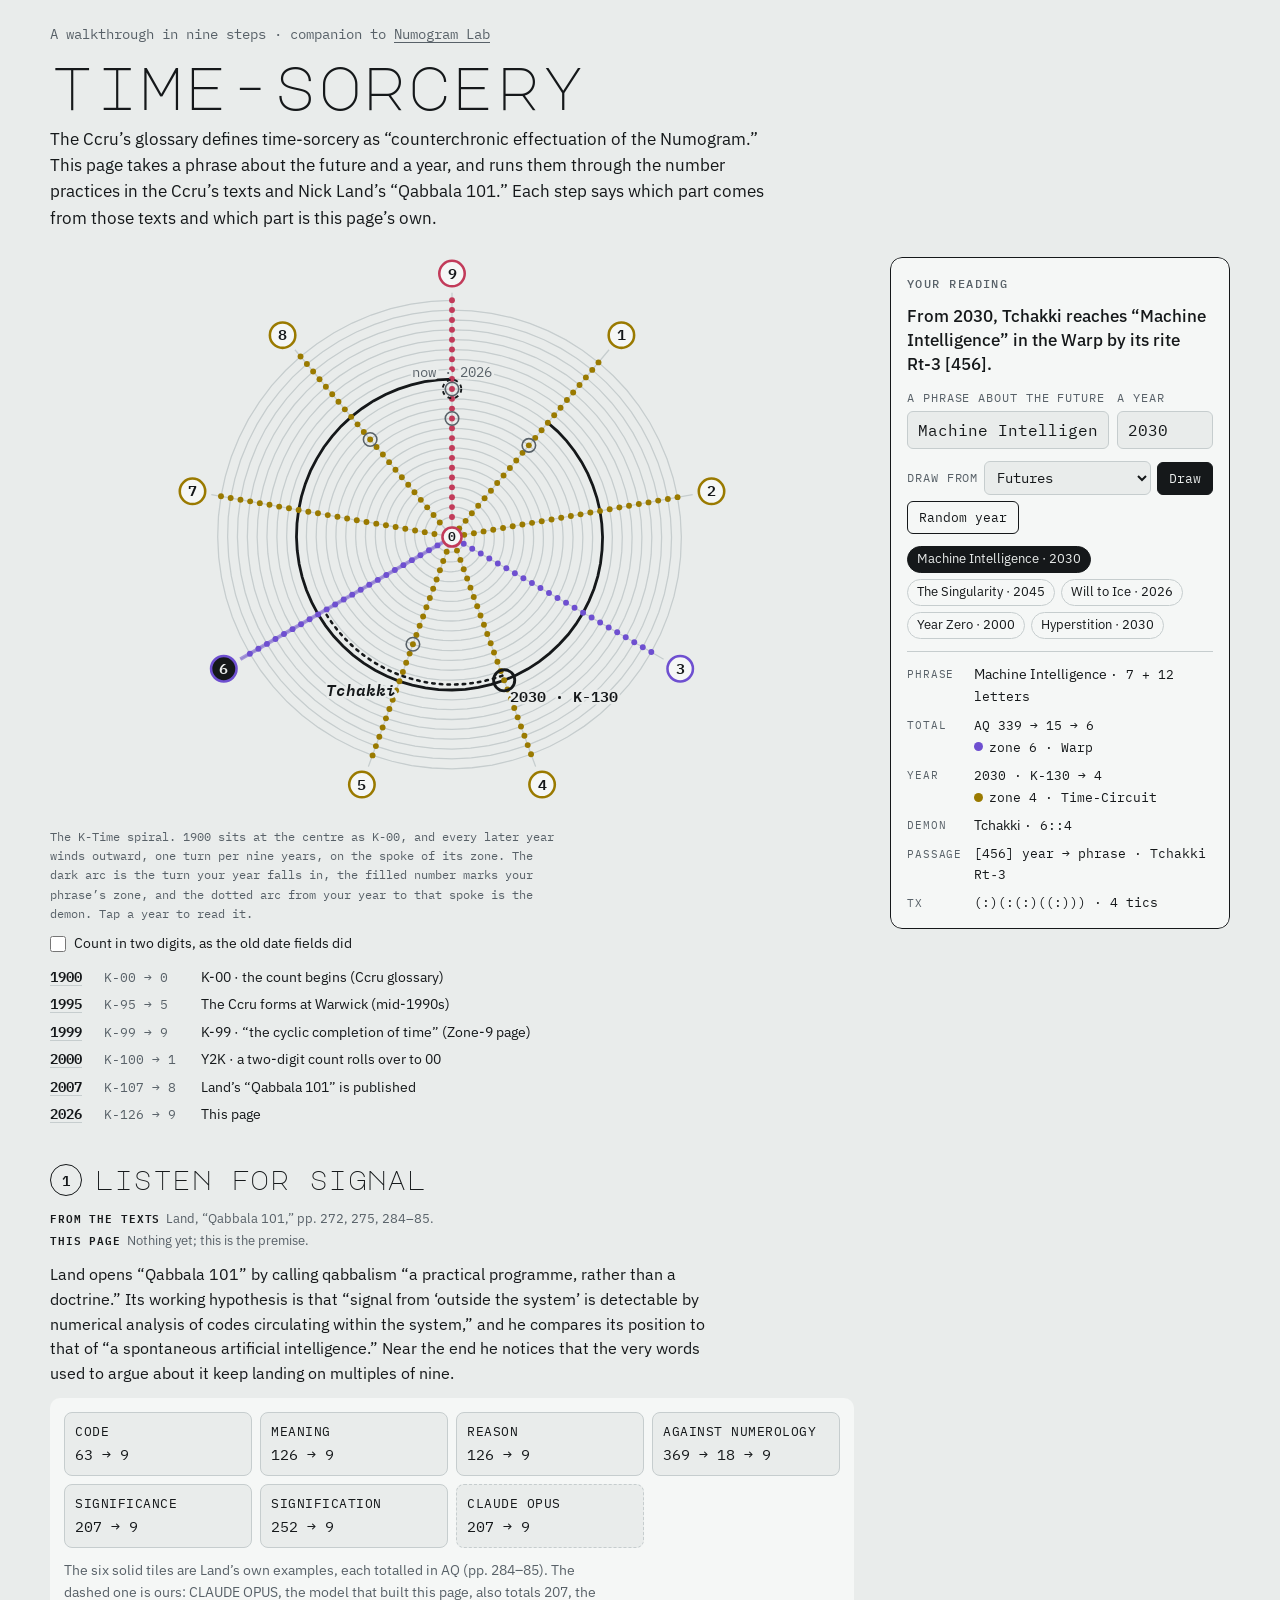
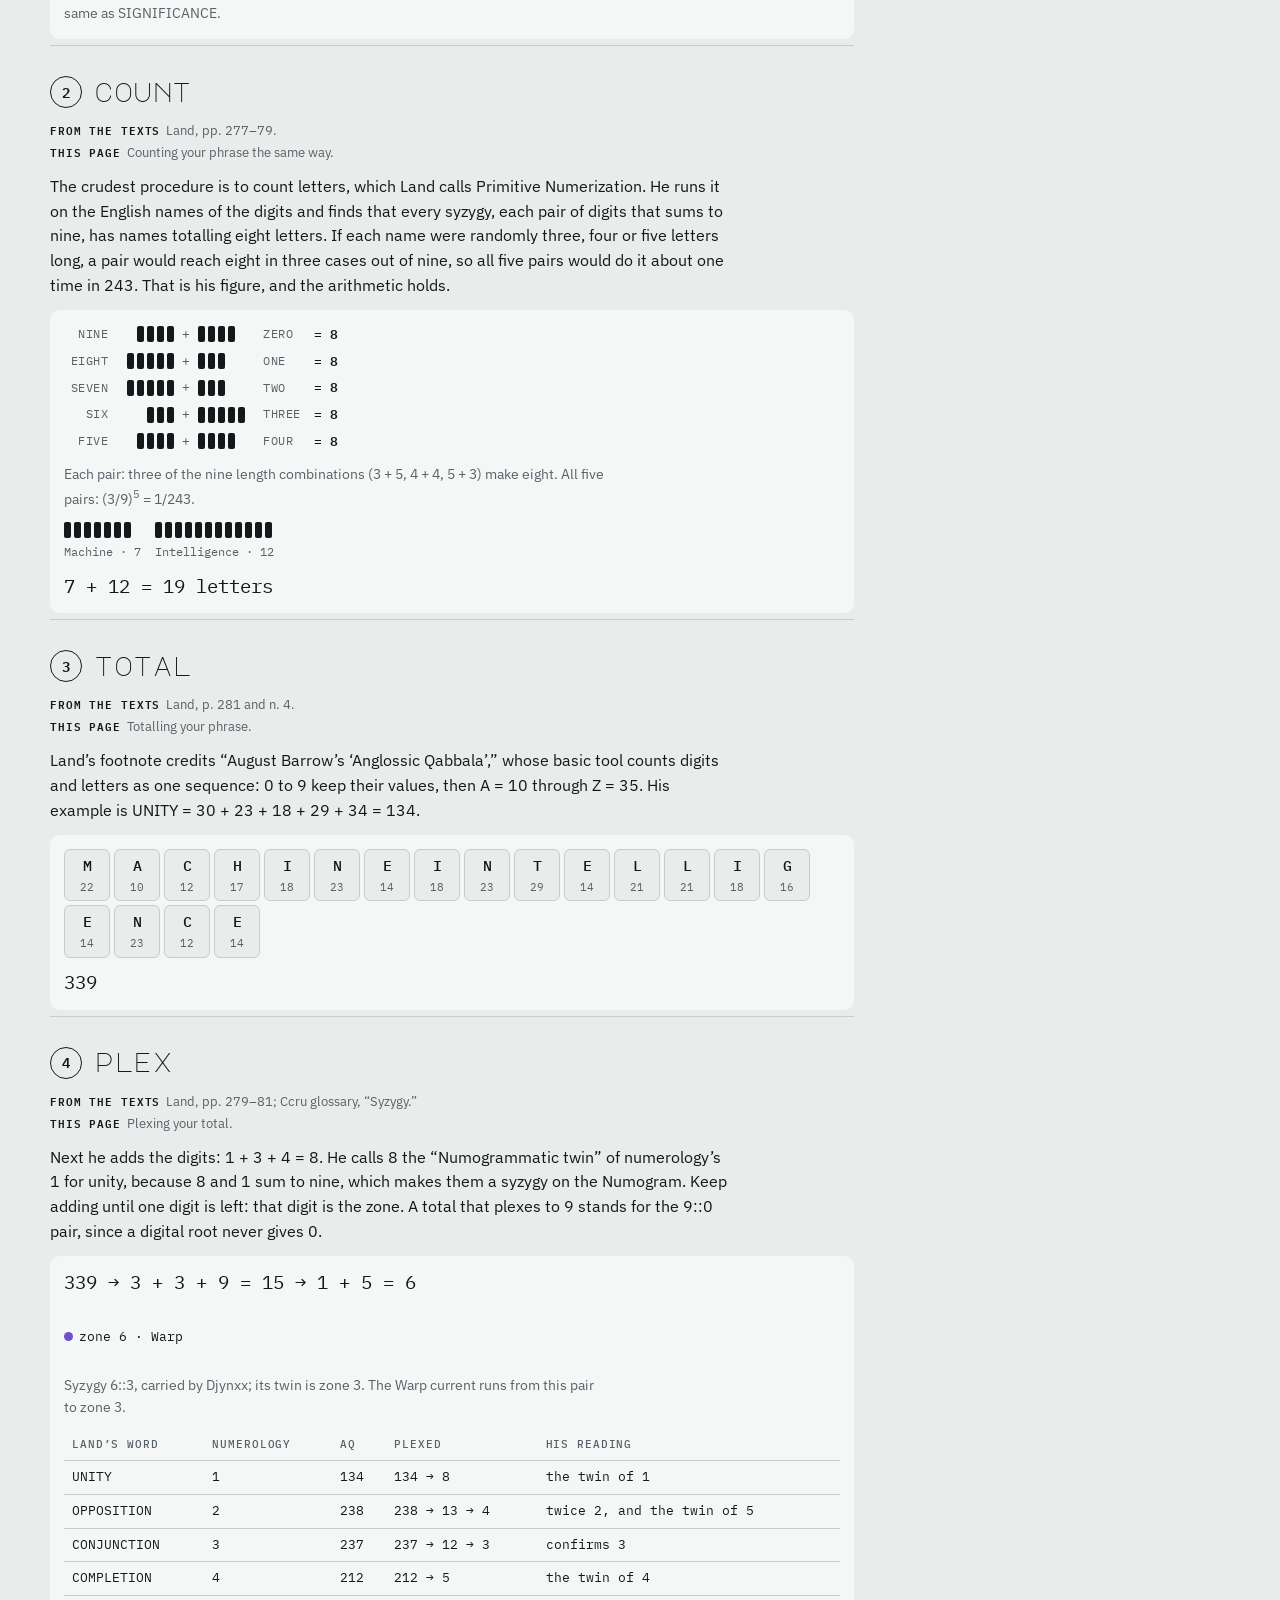
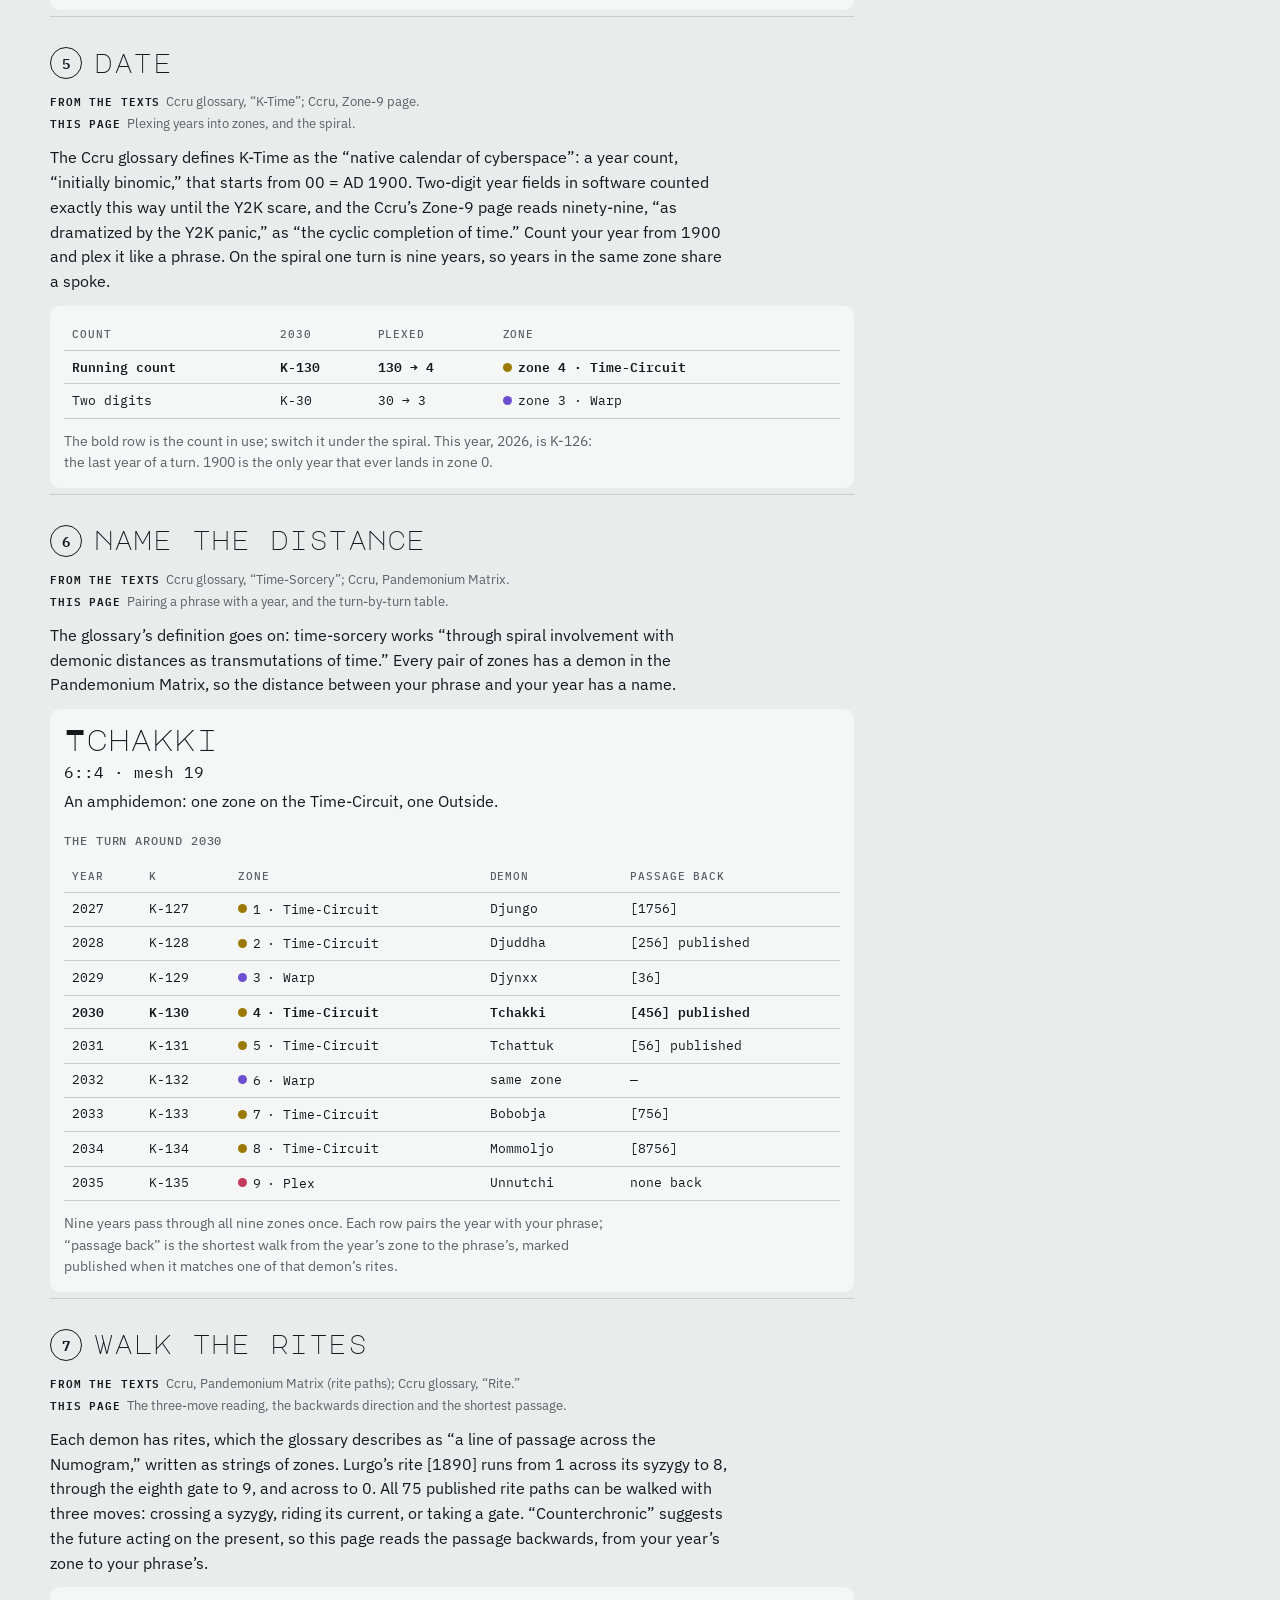
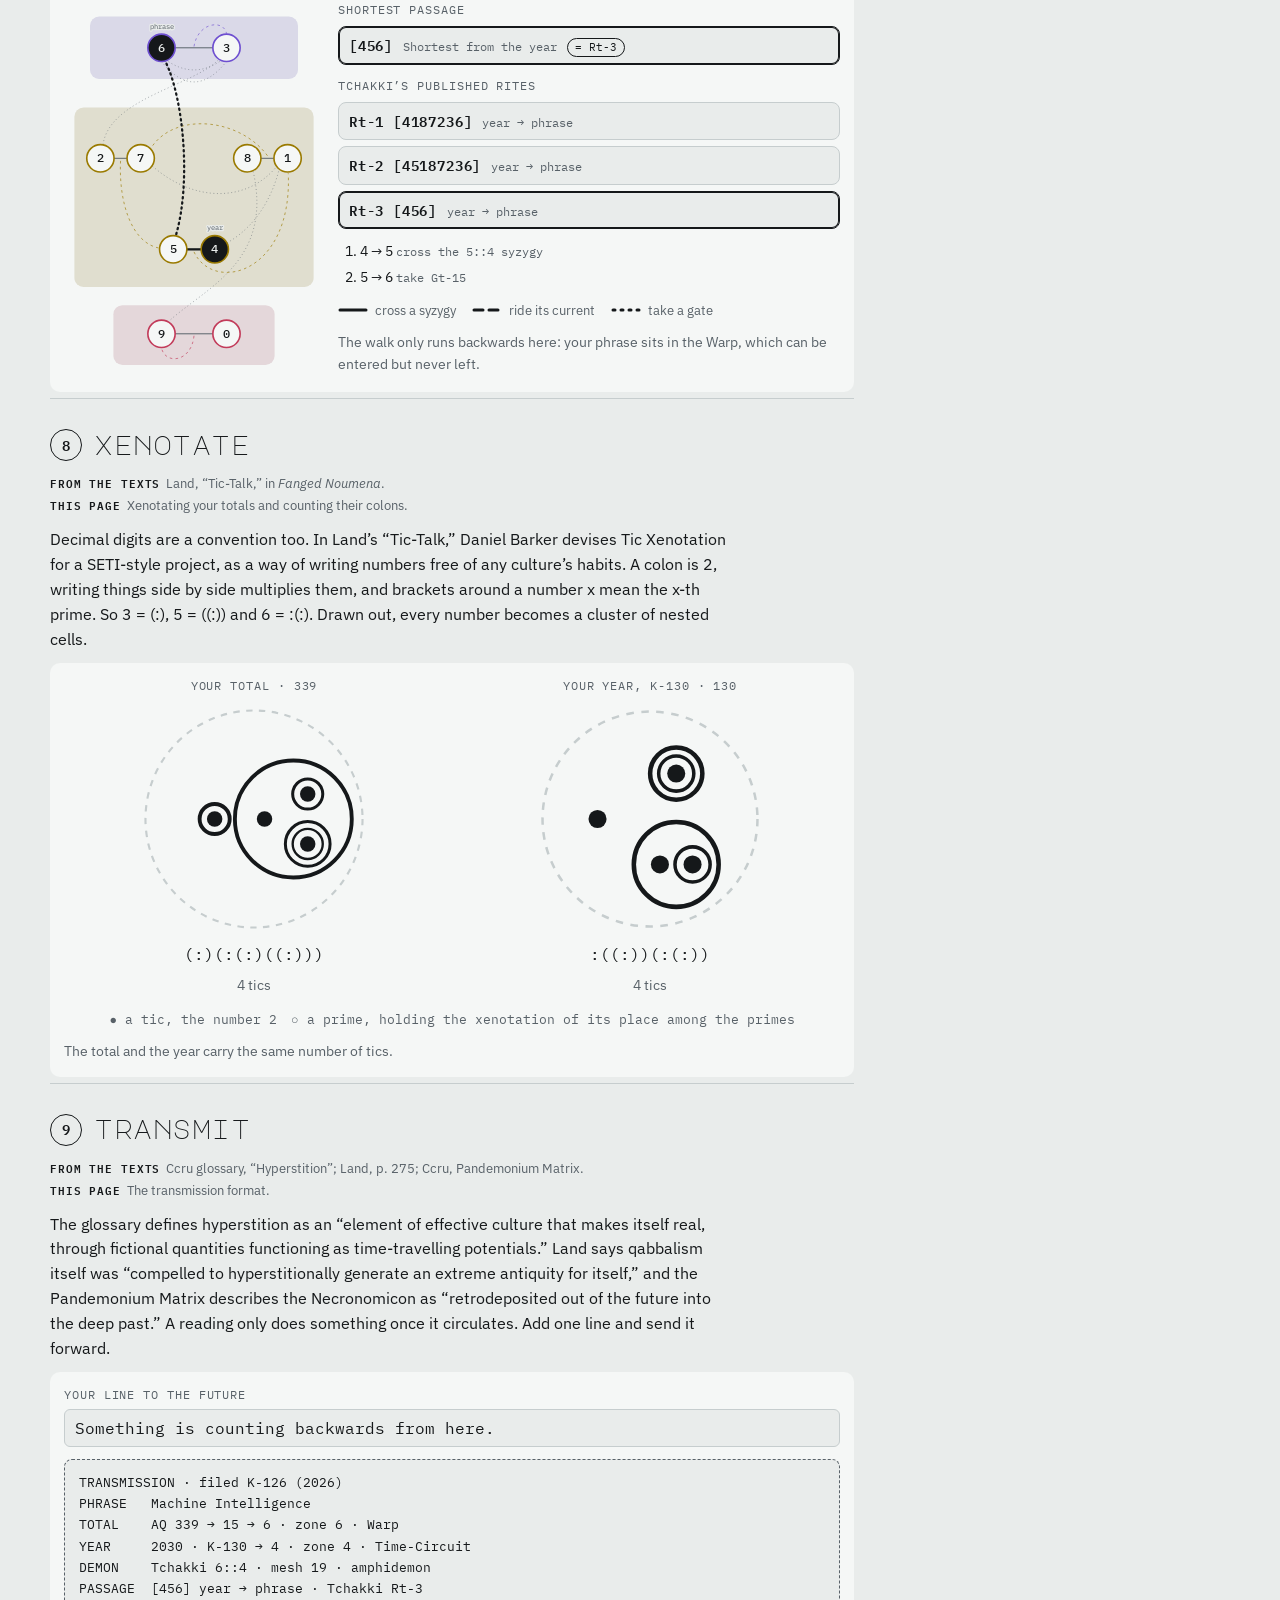
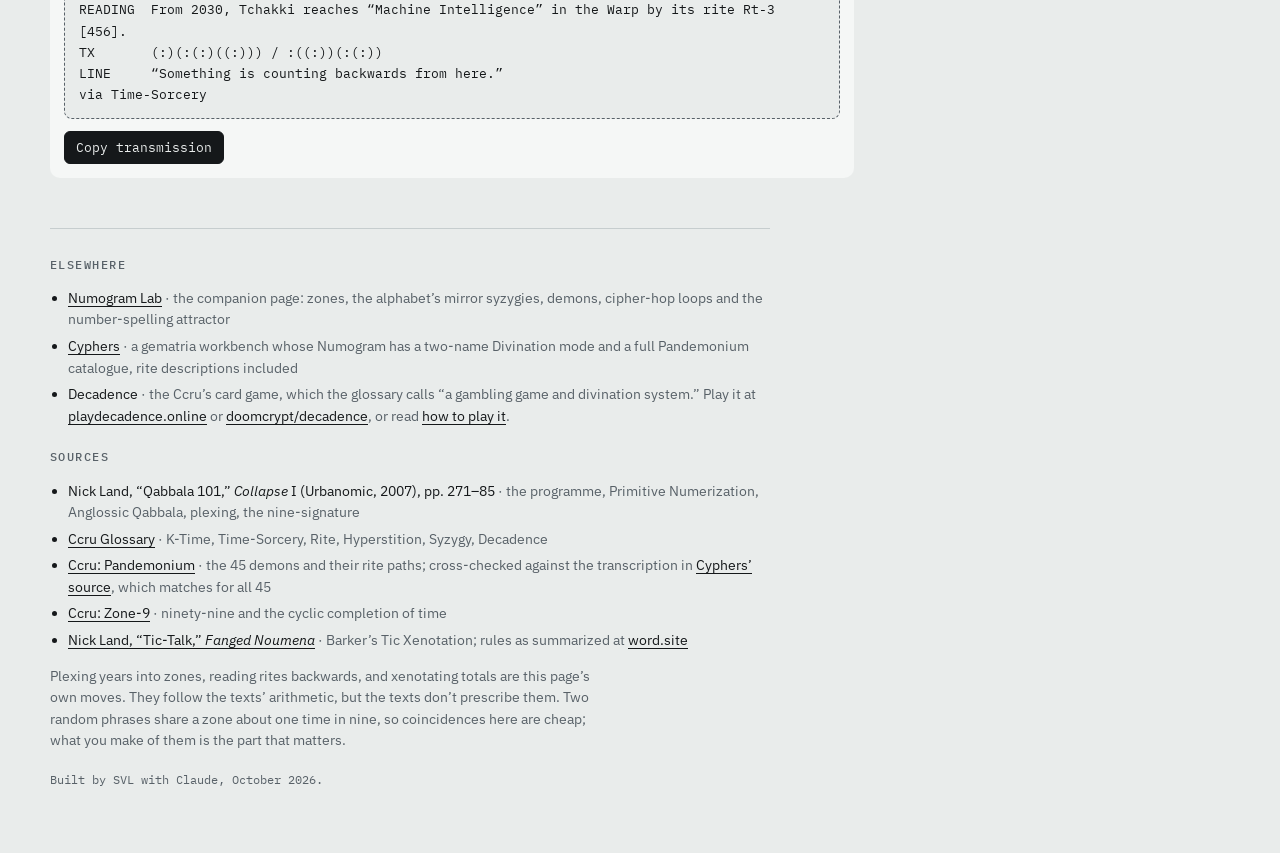
==== time-sorcery.html @ 76ac2520 "Add files via upload" ====
<!doctype html>
<html lang="en">
<head>
<meta charset="utf-8">
<meta name="viewport" content="width=device-width, initial-scale=1, viewport-fit=cover">
<meta name="description" content="A nine-step walkthrough that turns the Ccru's number practices on the future: count, total, plex, date, name the demon, walk its rites, xenotate, transmit.">
<meta property="og:title" content="Time-Sorcery">
<meta property="og:description" content="A nine-step walkthrough that turns the Ccru's number practices on the future: count, total, plex, date, name the demon, walk its rites, xenotate, transmit.">
<meta name="twitter:card" content="summary">
<style>:root{padding-top:env(safe-area-inset-top,0px);padding-bottom:env(safe-area-inset-bottom,0px)}body{margin:0}img{max-width:100%}</style>
<title>Time-Sorcery</title>
<link rel="preconnect" href="https://fonts.googleapis.com">
<link rel="preconnect" href="https://fonts.gstatic.com" crossorigin>
<link rel="stylesheet" href="https://fonts.googleapis.com/css2?family=IBM+Plex+Mono:wght@400;500;600&family=IBM+Plex+Sans:wght@400;500;600&family=Major+Mono+Display&display=swap">
<style>
:root {
  /* Layout: a manual. Masthead, then a working column of nine numbered steps beside a sticky reading card
     that holds the controls; the K-Time spiral opens the column. One column under 1040px, card first. */
  --bg: #E9ECEB;
  --surface: #F5F7F6;
  --ink: #15181A;
  --muted: #586168;
  --rule: #C6CDCE;
  --tc: #9A7A00;
  --warp: #6E4FD0;
  --plex: #C23B5A;
  --tc-tint: #E0DECF;
  --warp-tint: #DAD9E8;
  --plex-tint: #E4D7DA;
  --display: "Major Mono Display", "IBM Plex Mono", ui-monospace, monospace;
  --sans: "IBM Plex Sans", system-ui, -apple-system, "Segoe UI", Roboto, sans-serif;
  --mono: "IBM Plex Mono", ui-monospace, SFMono-Regular, Menlo, Consolas, monospace;
  --t-xs: 12px;
  --t-sm: 13.5px;
  --t-md: 15.5px;
  --t-lg: 19px;
  --t-xl: 26px;
}
@media (prefers-color-scheme: dark) {
  :root:not([data-theme="light"]) {
    --bg: #101316; --surface: #171B1F; --ink: #E3E7E5; --muted: #9AA3A9; --rule: #2E363C;
    --tc: #B48C22; --warp: #9070EA; --plex: #DD4A76;
    --tc-tint: #272418; --warp-tint: #222034; --plex-tint: #2D1B23;
    color-scheme: dark;
  }
}
:root[data-theme="dark"] {
  --bg: #101316; --surface: #171B1F; --ink: #E3E7E5; --muted: #9AA3A9; --rule: #2E363C;
  --tc: #B48C22; --warp: #9070EA; --plex: #DD4A76;
  --tc-tint: #272418; --warp-tint: #222034; --plex-tint: #2D1B23;
  color-scheme: dark;
}

[hidden] { display: none !important; }
body {
  background: var(--bg); color: var(--ink); font-family: var(--sans); font-size: var(--t-md);
  line-height: 1.6; -webkit-font-smoothing: antialiased;
}
a { color: var(--ink); text-underline-offset: 3px; text-decoration-thickness: 1px; }
.mono { font-family: var(--mono); font-variant-numeric: tabular-nums; }
.page {
  max-width: 1180px; margin: 0 auto;
  padding-left: max(16px, env(safe-area-inset-left, 0px));
  padding-right: max(16px, env(safe-area-inset-right, 0px));
  padding-block: 24px 64px;
}
button:focus-visible, input:focus-visible, select:focus-visible, textarea:focus-visible, a:focus-visible, [tabindex]:focus-visible {
  outline: 2px solid var(--ink); outline-offset: 2px;
}

/* masthead */
.mast { display: grid; gap: 10px; padding-block: 0 26px; max-width: 72ch; }
.kicker { margin: 0; font-family: var(--mono); font-size: var(--t-sm); color: var(--muted); }
.kicker a { color: var(--muted); }
.mast h1 {
  font-family: var(--display); font-weight: 400; margin: 0;
  font-size: clamp(36px, 10vw, 60px); line-height: 1; letter-spacing: 0.01em;
}
.lede { margin: 0; font-size: 17px; line-height: 1.55; }

/* layout */
.layout { display: grid; gap: 28px; }
.layout > * { min-width: 0; }
@media (min-width: 1040px) {
  .layout { grid-template-columns: minmax(0, 1fr) 340px; grid-template-areas: "main card"; align-items: start; gap: 36px; }
  .layout > main { grid-area: main; }
  .layout > .card-wrap { grid-area: card; position: sticky; top: calc(env(safe-area-inset-top, 0px) + 16px); max-height: calc(100vh - 32px - env(safe-area-inset-top, 0px)); overflow-y: auto; border-radius: 12px; }
}

/* reading card */
.card {
  background: var(--surface); border: 1.5px solid var(--ink); border-radius: 12px;
  padding: 16px 16px 14px; display: grid; gap: 12px;
}
.verdict { margin: 0; font-size: 16.5px; line-height: 1.45; font-weight: 500; text-wrap: pretty; }
.card h2 { margin: 0; font-family: var(--mono); font-size: var(--t-xs); letter-spacing: 0.12em; text-transform: uppercase; color: var(--muted); font-weight: 500; }
.field { display: grid; gap: 4px; min-width: 0; }
.field label, .ctl-label {
  font-family: var(--mono); font-size: 11.5px; letter-spacing: 0.08em; text-transform: uppercase; color: var(--muted);
}
input[type="text"], input[type="number"], select {
  font-family: var(--mono); font-size: 16px; color: var(--ink); background: var(--bg);
  border: 1px solid var(--rule); border-radius: 6px; padding: 8px 10px; width: 100%; min-width: 0; box-sizing: border-box;
}
input[type="text"]:hover, input[type="number"]:hover, select:hover { border-color: var(--muted); }
.row2 { display: grid; grid-template-columns: minmax(0, 1fr) 96px; gap: 8px; }
.draw { display: flex; flex-wrap: wrap; gap: 6px; align-items: center; }
.draw select { width: auto; flex: 1 1 140px; font-size: 14px; padding: 6px 8px; }
.btn {
  font-family: var(--mono); font-size: 13px; border: 1px solid var(--ink); background: var(--ink); color: var(--bg);
  border-radius: 6px; padding: 7px 11px; cursor: pointer; white-space: nowrap;
}
.btn.ghost { background: transparent; color: var(--ink); }
.btn:hover { opacity: 0.86; }
.err { margin: 0; font-size: var(--t-sm); color: var(--plex); }
.chips { display: flex; flex-wrap: wrap; gap: 6px; }
.chip {
  font-family: var(--sans); font-size: 13px; line-height: 1.3; border: 1px solid var(--rule); background: transparent;
  color: var(--ink); padding: 4px 9px; border-radius: 999px; cursor: pointer;
}
.chip:hover { border-color: var(--ink); }
.chip[aria-pressed="true"] { background: var(--ink); color: var(--bg); border-color: var(--ink); }
.sum { display: grid; grid-template-columns: auto minmax(0, 1fr); gap: 7px 12px; margin: 0; font-size: var(--t-sm); border-top: 1px solid var(--rule); padding-top: 12px; }
.sum dt { font-family: var(--mono); font-size: 11px; letter-spacing: 0.08em; text-transform: uppercase; color: var(--muted); padding-top: 2px; }
.sum dd { margin: 0; min-width: 0; overflow-wrap: anywhere; }
.sum .mono { font-size: 13px; }

/* region chips */
.rchip { display: inline-flex; align-items: center; gap: 6px; font-family: var(--mono); font-size: 12.5px; white-space: nowrap; }
.dot { width: 9px; height: 9px; border-radius: 50%; flex: none; display: inline-block; background: var(--muted); }
.dot.tc { background: var(--tc); }
.dot.warp { background: var(--warp); }
.dot.plex { background: var(--plex); }

/* hero spiral */
.hero { display: grid; gap: 10px; margin-bottom: 8px; }
.hero svg { width: 100%; max-width: 560px; height: auto; display: block; margin-inline: auto; touch-action: manipulation; }
figure { margin: 0; display: grid; gap: 10px; min-width: 0; }
figcaption { font-family: var(--mono); font-size: var(--t-xs); color: var(--muted); line-height: 1.6; max-width: 72ch; }
svg text { font-family: var(--mono); }
.spoke { stroke: var(--rule); stroke-width: 1; }
.spline { fill: none; stroke: var(--rule); stroke-width: 1; }
.sarm { fill: none; stroke: var(--ink); stroke-width: 2.2; stroke-linecap: round; }
.pspoke { stroke-width: 3; opacity: 0.55; }
.pspoke.tc { stroke: var(--tc); }
.pspoke.warp { stroke: var(--warp); }
.pspoke.plex { stroke: var(--plex); }
.darc { fill: none; stroke: var(--ink); stroke-width: 2; stroke-dasharray: 2 4; stroke-linecap: round; }
.dlabel { font-size: 12.5px; font-weight: 600; fill: var(--ink); font-style: italic; }
.slab.mine circle { fill: var(--ink); stroke: var(--ink); }
.slab.mine text { fill: var(--bg); }
.sd { cursor: pointer; }
.sd.tc { fill: var(--tc); }
.sd.warp { fill: var(--warp); }
.sd.plex { fill: var(--plex); }
.sd:hover { stroke: var(--ink); stroke-width: 1.5; }
.slab circle { fill: var(--surface); stroke-width: 2; }
.slab.tc circle { stroke: var(--tc); }
.slab.warp circle { stroke: var(--warp); }
.slab.plex circle { stroke: var(--plex); }
.slab text { font-size: 12px; font-weight: 600; fill: var(--ink); text-anchor: middle; }
.origin circle { fill: var(--surface); stroke: var(--plex); stroke-width: 2; }
.origin text { font-size: 10px; font-weight: 600; fill: var(--ink); text-anchor: middle; }
.ring-target { fill: none; stroke: var(--ink); stroke-width: 2.25; }
.ring-now { fill: none; stroke: var(--ink); stroke-width: 1.5; stroke-dasharray: 3 3; }
.ring-anchor { fill: none; stroke: var(--muted); stroke-width: 1.25; }
.tlabel { font-size: 12px; font-weight: 600; fill: var(--ink); }
.nlabel { font-size: 11px; fill: var(--muted); }
.ht { paint-order: stroke; stroke: var(--bg); stroke-width: 4px; stroke-linejoin: round; }
.toggle { display: inline-flex; align-items: center; gap: 8px; font-size: var(--t-sm); cursor: pointer; }
.toggle input { width: 16px; height: 16px; accent-color: var(--ink); margin: 0; }
.anchors { list-style: none; margin: 0; padding: 0; display: grid; gap: 4px; font-size: var(--t-sm); }
.anchors li { display: grid; grid-template-columns: 3.4em 6.6em minmax(0, 1fr); gap: 8px; align-items: baseline; }
.anchors .k { white-space: nowrap; }
.anchors .y { font-family: var(--mono); font-weight: 600; }
.anchors .k { font-family: var(--mono); color: var(--muted); font-size: 12.5px; }
.anchors button { all: unset; cursor: pointer; text-decoration: underline; text-underline-offset: 3px; text-decoration-color: var(--rule); }
.anchors button:hover { text-decoration-color: var(--ink); }
.anchors button:focus-visible { outline: 2px solid var(--ink); outline-offset: 2px; }

/* steps */
.steps { display: grid; gap: 0; counter-reset: none; }
.step { padding-block: 30px 6px; border-top: 1px solid var(--rule); display: grid; gap: 12px; min-width: 0; }
.step:first-child { border-top: 0; }
.step-head { display: flex; align-items: center; gap: 12px; }
.num {
  width: 30px; height: 30px; border-radius: 50%; border: 1.5px solid var(--ink); flex: none;
  display: grid; place-items: center; font-family: var(--mono); font-size: 14px; font-weight: 600;
}
.step h2 { margin: 0; font-family: var(--display); font-weight: 400; font-size: var(--t-xl); letter-spacing: 0.02em; line-height: 1.1; }
.step > p { margin: 0; max-width: 68ch; }
.prov { display: grid; gap: 2px; margin: 0; font-size: 12.5px; color: var(--muted); max-width: 72ch; }
.prov p { margin: 0; }
.prov b { font-family: var(--mono); font-weight: 600; font-size: 11px; letter-spacing: 0.08em; text-transform: uppercase; color: var(--ink); margin-right: 6px; }
.inst { display: grid; gap: 12px; min-width: 0; background: var(--surface); border-radius: 10px; padding: 14px; }
.note { margin: 0; font-size: var(--t-sm); color: var(--muted); max-width: 68ch; }
.big { margin: 0; font-family: var(--mono); font-size: var(--t-lg); line-height: 1.35; overflow-wrap: anywhere; }

/* tiles */
.tiles { display: flex; flex-wrap: wrap; gap: 4px; align-items: stretch; }
.tile {
  display: grid; justify-items: center; gap: 1px; min-width: 34px; padding: 4px 5px;
  border: 1px solid var(--rule); border-radius: 6px; background: var(--bg); font-family: var(--mono);
}
.tile b { font-size: 15px; font-weight: 500; }
.tile span { font-size: 11px; color: var(--muted); }
.nines { display: grid; grid-template-columns: repeat(auto-fill, minmax(150px, 1fr)); gap: 8px; }
.nine { border: 1px solid var(--rule); border-radius: 8px; padding: 8px 10px; display: grid; gap: 2px; background: var(--bg); min-width: 0; }
.nine .w { font-family: var(--mono); font-size: 12.5px; letter-spacing: 0.04em; overflow-wrap: anywhere; }
.nine .v { font-family: var(--mono); font-size: 15px; font-variant-numeric: tabular-nums; }
.nine.ours { border-style: dashed; }

/* tallies */
.pairs { display: grid; gap: 6px; }
.pair { display: grid; grid-template-columns: 3.4em 4.6em 0.9em 4.6em 3.4em auto; gap: 6px; align-items: center; font-family: var(--mono); font-size: 13px; justify-content: start; }
.pair .r { text-align: right; }
.pair .plus { text-align: center; color: var(--muted); }
.tally { display: flex; gap: 3px; align-items: center; min-width: 0; }
.tally.l { justify-content: flex-end; }
.tally i { width: 7px; height: 16px; border-radius: 2px; background: var(--ink); display: inline-block; flex: none; }
.pair .nm { color: var(--muted); font-size: 11.5px; letter-spacing: 0.04em; }
.stack { display: grid; gap: 12px; min-width: 0; }
.pair .eq { font-weight: 600; }
.shape { display: flex; flex-wrap: wrap; gap: 14px; align-items: flex-end; }
.shape .wd { display: grid; gap: 4px; justify-items: start; }
.shape .wd span { font-family: var(--mono); font-size: 12px; color: var(--muted); }

/* tables */
.tbl-wrap { overflow-x: auto; }
table { border-collapse: collapse; font-family: var(--mono); font-size: 13px; font-variant-numeric: tabular-nums; width: 100%; }
th, td { padding: 6px 8px; border-bottom: 1px solid var(--rule); text-align: left; white-space: nowrap; }
th { font-size: 11px; letter-spacing: 0.08em; text-transform: uppercase; color: var(--muted); font-weight: 500; }
tr.cur td { font-weight: 600; }
td.wrap { white-space: normal; min-width: 12em; }

/* demon card */
.demon { display: grid; gap: 4px; }
.demon .name { font-family: var(--display); font-size: 30px; line-height: 1.1; margin: 0; }
.demon p { margin: 0; }

/* numogram */
.numo-wrap { display: grid; gap: 14px; }
@media (min-width: 640px) { .numo-wrap { grid-template-columns: minmax(0, 260px) minmax(0, 1fr); align-items: start; } }
.numo-wrap svg { width: 100%; max-width: 280px; height: auto; display: block; margin-inline: auto; }
.band.tc { fill: var(--tc-tint); }
.band.warp { fill: var(--warp-tint); }
.band.plex { fill: var(--plex-tint); }
.zone circle { fill: var(--surface); stroke-width: 2.5; }
.zone.tc circle { stroke: var(--tc); }
.zone.warp circle { stroke: var(--warp); }
.zone.plex circle { stroke: var(--plex); }
.zone text { font-size: 18px; font-weight: 500; fill: var(--ink); text-anchor: middle; }
.zone.end circle { fill: var(--ink); }
.zone.end text { fill: var(--bg); }
.bar { stroke: var(--muted); stroke-width: 1.5; }
.base-cur { fill: none; stroke-width: 1.4; stroke-dasharray: 4 5; opacity: 0.7; }
.base-cur.tc { stroke: var(--tc); }
.base-cur.warp { stroke: var(--warp); }
.base-cur.plex { stroke: var(--plex); }
.base-gate { fill: none; stroke: var(--muted); stroke-width: 1; stroke-dasharray: 1.5 4; opacity: 0.8; }
.seg { fill: none; stroke: var(--ink); stroke-width: 3.5; stroke-linecap: round; stroke-linejoin: round; }
.seg.current { stroke-dasharray: 9 6; }
.seg.gate { stroke-dasharray: 2 6; }
.traveler { fill: var(--ink); stroke: var(--bg); stroke-width: 2; }
.moves { margin: 0; padding-left: 22px; display: grid; gap: 4px; font-size: var(--t-sm); }
.moves .c { font-family: var(--mono); font-size: 12px; color: var(--muted); }
.legend { display: flex; flex-wrap: wrap; gap: 6px 16px; margin: 0; padding: 0; list-style: none; font-size: 12.5px; color: var(--muted); }
.legend li { display: inline-flex; align-items: center; gap: 7px; }
.legend svg { width: 30px; height: 8px; flex: none; }
.rites { display: grid; gap: 6px; padding: 0; margin: 0; list-style: none; }
.rites button {
  width: 100%; text-align: left; font: inherit; font-size: var(--t-sm); background: var(--bg); border: 1px solid var(--rule);
  border-radius: 8px; padding: 7px 10px; color: var(--ink); cursor: pointer; display: flex; flex-wrap: wrap; gap: 2px 10px; align-items: baseline;
}
.rites button:hover { border-color: var(--ink); }
.rites button[aria-pressed="true"] { border-color: var(--ink); box-shadow: inset 0 0 0 1px var(--ink); }
.rites .p { font-family: var(--mono); font-weight: 600; letter-spacing: 0.06em; }
.rites .m { font-family: var(--mono); font-size: 11.5px; color: var(--muted); }
.pill { font-family: var(--mono); font-size: 11px; border: 1px solid var(--rule); border-radius: 999px; padding: 0 7px; color: var(--muted); }
.pill.on { border-color: var(--ink); color: var(--ink); }

/* tic xenotation */
.tx-pair { display: grid; gap: 16px; }
@media (min-width: 560px) { .tx-pair { grid-template-columns: minmax(0, 1fr) minmax(0, 1fr); } }
.tx { display: grid; gap: 8px; justify-items: center; text-align: center; min-width: 0; }
.tx svg { width: 100%; max-width: 230px; height: auto; display: block; }
.tx .lbl { font-family: var(--mono); font-size: 11.5px; letter-spacing: 0.08em; text-transform: uppercase; color: var(--muted); }
.tx .str { font-family: var(--mono); font-size: 16px; overflow-wrap: anywhere; max-width: 100%; }
.cell { fill: none; stroke: var(--ink); }
.cell.d0 { stroke-width: 1.8; }
.cell.d1 { stroke-width: 1.4; }
.cell.d2 { stroke-width: 1.1; }
.cell.d3 { stroke-width: 0.9; }
.cell.top { stroke: var(--rule); stroke-dasharray: 3 3; stroke-width: 1; }
.tic { fill: var(--ink); }
.txkey { font-family: var(--mono); font-size: 12.5px; color: var(--muted); display: flex; flex-wrap: wrap; gap: 4px 14px; justify-content: center; text-align: center; margin: 0; }
.rn { display: none; }
@media (min-width: 600px) { .rn { display: inline; } }

/* transmission */
.tm-in { display: grid; gap: 4px; }
pre.tm {
  margin: 0; font-family: var(--mono); font-size: 12.5px; line-height: 1.7; white-space: pre-wrap; overflow-wrap: anywhere;
  background: var(--bg); border: 1px dashed var(--muted); border-radius: 8px; padding: 12px 14px;
}
.tm-actions { display: flex; flex-wrap: wrap; gap: 10px; align-items: center; }
.copied { font-family: var(--mono); font-size: 12.5px; color: var(--muted); }

/* footer */
.foot { margin-top: 44px; padding-top: 20px; border-top: 1px solid var(--rule); display: grid; gap: 14px; font-size: var(--t-sm); max-width: 90ch; }
.foot h2 { font-family: var(--mono); font-size: var(--t-xs); letter-spacing: 0.12em; text-transform: uppercase; color: var(--muted); margin: 6px 0 0; font-weight: 500; }
.foot ul { margin: 0; padding-left: 18px; display: grid; gap: 5px; }
.foot span { color: var(--muted); }
.credit { margin: 4px 0 0; font-family: var(--mono); font-size: var(--t-xs); color: var(--muted); }

@media (prefers-reduced-motion: reduce) {
  .traveler { display: none; }
}

</style>
</head>
<body>

<div class="page">
  <header class="mast">
    <p class="kicker">A walkthrough in nine steps · companion to <a href="index.html">Numogram Lab</a></p>
    <h1>time-sorcery</h1>
    <p class="lede">The Ccru’s glossary defines time-sorcery as “counterchronic effectuation of the Numogram.” This page takes a phrase about the future and a year, and runs them through the number practices in the Ccru’s texts and Nick Land’s “Qabbala 101.” Each step says which part comes from those texts and which part is this page’s own.</p>
  </header>

  <div class="layout">
    <div class="card-wrap">
      <section class="card" aria-labelledby="card-h">
        <h2 id="card-h">Your reading</h2>
        <p class="verdict" id="verdict" aria-live="polite"></p>
        <form id="seed-form" autocomplete="off">
          <div class="row2">
            <div class="field"><label for="seed">A phrase about the future</label><input id="seed" type="text" value="Machine Intelligence" maxlength="80" autocapitalize="off" spellcheck="false"></div>
            <div class="field"><label for="year">A year</label><input id="year" type="number" inputmode="numeric" min="1900" max="2999" step="1" value="2030"></div>
          </div>
        </form>
        <p class="err" id="year-err" hidden></p>
        <div class="draw">
          <label class="ctl-label" for="src">Draw from</label>
          <select id="src">
            <option value="futures">Futures</option>
            <option value="q101">Words of “Qabbala 101”</option>
            <option value="lab">Numogram Lab phrases</option>
          </select>
          <button type="button" class="btn" id="draw">Draw</button>
          <button type="button" class="btn ghost" id="ryear">Random year</button>
        </div>
        <div class="chips" id="examples" role="group" aria-label="Example readings"></div>
        <dl class="sum" id="sum" aria-live="polite"></dl>
      </section>
    </div>

    <main>
      <figure class="hero">
        <svg id="spiral" viewBox="0 0 440 440" role="img" aria-label="The K-Time spiral: years from 1900 outward, one turn every nine years, each year on the spoke of its zone."></svg>
        <figcaption id="spiral-cap">The K-Time spiral. 1900 sits at the centre as K-00, and every later year winds outward, one turn per nine years, on the spoke of its zone. Tap a year to read it.</figcaption>
        <label class="toggle"><input type="checkbox" id="binomic"> Count in two digits, as the old date fields did</label>
        <ul class="anchors" id="anchors"></ul>
      </figure>

      <div class="steps">
        <section class="step" id="s1" aria-labelledby="h-s1">
          <div class="step-head"><span class="num">1</span><h2 id="h-s1">listen for signal</h2></div>
          <div class="prov"><p><b>From the texts</b>Land, “Qabbala 101,” pp. 272, 275, 284–85.</p><p><b>This page</b>Nothing yet; this is the premise.</p></div>
          <p>Land opens “Qabbala 101” by calling qabbalism “a practical programme, rather than a doctrine.” Its working hypothesis is that “signal from ‘outside the system’ is detectable by numerical analysis of codes circulating within the system,” and he compares its position to that of “a spontaneous artificial intelligence.” Near the end he notices that the very words used to argue about it keep landing on multiples of nine.</p>
          <div class="inst" id="i1"></div>
        </section>

        <section class="step" id="s2" aria-labelledby="h-s2">
          <div class="step-head"><span class="num">2</span><h2 id="h-s2">count</h2></div>
          <div class="prov"><p><b>From the texts</b>Land, pp. 277–79.</p><p><b>This page</b>Counting your phrase the same way.</p></div>
          <p>The crudest procedure is to count letters, which Land calls Primitive Numerization. He runs it on the English names of the digits and finds that every syzygy, each pair of digits that sums to nine, has names totalling eight letters. If each name were randomly three, four or five letters long, a pair would reach eight in three cases out of nine, so all five pairs would do it about one time in 243. That is his figure, and the arithmetic holds.</p>
          <div class="inst" id="i2"></div>
        </section>

        <section class="step" id="s3" aria-labelledby="h-s3">
          <div class="step-head"><span class="num">3</span><h2 id="h-s3">total</h2></div>
          <div class="prov"><p><b>From the texts</b>Land, p. 281 and n. 4.</p><p><b>This page</b>Totalling your phrase.</p></div>
          <p>Land’s footnote credits “August Barrow’s ‘Anglossic Qabbala’,” whose basic tool counts digits and letters as one sequence: 0 to 9 keep their values, then A = 10 through Z = 35. His example is UNITY = 30 + 23 + 18 + 29 + 34 = 134.</p>
          <div class="inst" id="i3"></div>
        </section>

        <section class="step" id="s4" aria-labelledby="h-s4">
          <div class="step-head"><span class="num">4</span><h2 id="h-s4">plex</h2></div>
          <div class="prov"><p><b>From the texts</b>Land, pp. 279–81; Ccru glossary, “Syzygy.”</p><p><b>This page</b>Plexing your total.</p></div>
          <p>Next he adds the digits: 1 + 3 + 4 = 8. He calls 8 the “Numogrammatic twin” of numerology’s 1 for unity, because 8 and 1 sum to nine, which makes them a syzygy on the Numogram. Keep adding until one digit is left: that digit is the zone. A total that plexes to 9 stands for the 9::0 pair, since a digital root never gives 0.</p>
          <div class="inst" id="i4"></div>
        </section>

        <section class="step" id="s5" aria-labelledby="h-s5">
          <div class="step-head"><span class="num">5</span><h2 id="h-s5">date</h2></div>
          <div class="prov"><p><b>From the texts</b>Ccru glossary, “K-Time”; Ccru, Zone-9 page.</p><p><b>This page</b>Plexing years into zones, and the spiral.</p></div>
          <p>The Ccru glossary defines K-Time as the “native calendar of cyberspace”: a year count, “initially binomic,” that starts from 00 = AD 1900. Two-digit year fields in software counted exactly this way until the Y2K scare, and the Ccru’s Zone-9 page reads ninety-nine, “as dramatized by the Y2K panic,” as “the cyclic completion of time.” Count your year from 1900 and plex it like a phrase. On the spiral one turn is nine years, so years in the same zone share a spoke.</p>
          <div class="inst" id="i5"></div>
        </section>

        <section class="step" id="s6" aria-labelledby="h-s6">
          <div class="step-head"><span class="num">6</span><h2 id="h-s6">name the distance</h2></div>
          <div class="prov"><p><b>From the texts</b>Ccru glossary, “Time-Sorcery”; Ccru, Pandemonium Matrix.</p><p><b>This page</b>Pairing a phrase with a year, and the turn-by-turn table.</p></div>
          <p>The glossary’s definition goes on: time-sorcery works “through spiral involvement with demonic distances as transmutations of time.” Every pair of zones has a demon in the Pandemonium Matrix, so the distance between your phrase and your year has a name.</p>
          <div class="inst" id="i6"></div>
        </section>

        <section class="step" id="s7" aria-labelledby="h-s7">
          <div class="step-head"><span class="num">7</span><h2 id="h-s7">walk the rites</h2></div>
          <div class="prov"><p><b>From the texts</b>Ccru, Pandemonium Matrix (rite paths); Ccru glossary, “Rite.”</p><p><b>This page</b>The three-move reading, the backwards direction and the shortest passage.</p></div>
          <p>Each demon has rites, which the glossary describes as “a line of passage across the Numogram,” written as strings of zones. Lurgo’s rite [1890] runs from 1 across its syzygy to 8, through the eighth gate to 9, and across to 0. All 75 published rite paths can be walked with three moves: crossing a syzygy, riding its current, or taking a gate. “Counterchronic” suggests the future acting on the present, so this page reads the passage backwards, from your year’s zone to your phrase’s.</p>
          <div class="inst" id="i7"></div>
        </section>

        <section class="step" id="s8" aria-labelledby="h-s8">
          <div class="step-head"><span class="num">8</span><h2 id="h-s8">xenotate</h2></div>
          <div class="prov"><p><b>From the texts</b>Land, “Tic-Talk,” in <i>Fanged Noumena</i>.</p><p><b>This page</b>Xenotating your totals and counting their colons.</p></div>
          <p>Decimal digits are a convention too. In Land’s “Tic-Talk,” Daniel Barker devises Tic Xenotation for a SETI-style project, as a way of writing numbers free of any culture’s habits. A colon is 2, writing things side by side multiplies them, and brackets around a number x mean the x-th prime. So 3 = (:), 5 = ((:)) and 6 = :(:). Drawn out, every number becomes a cluster of nested cells.</p>
          <div class="inst" id="i8"></div>
        </section>

        <section class="step" id="s9" aria-labelledby="h-s9">
          <div class="step-head"><span class="num">9</span><h2 id="h-s9">transmit</h2></div>
          <div class="prov"><p><b>From the texts</b>Ccru glossary, “Hyperstition”; Land, p. 275; Ccru, Pandemonium Matrix.</p><p><b>This page</b>The transmission format.</p></div>
          <p>The glossary defines hyperstition as an “element of effective culture that makes itself real, through fictional quantities functioning as time-travelling potentials.” Land says qabbalism itself was “compelled to hyperstitionally generate an extreme antiquity for itself,” and the Pandemonium Matrix describes the Necronomicon as “retrodeposited out of the future into the deep past.” A reading only does something once it circulates. Add one line and send it forward.</p>
          <div class="inst" id="i9">
            <div class="tm-in field"><label for="line">Your line to the future</label><input id="line" type="text" maxlength="140" value="Something is counting backwards from here."></div>
            <pre class="tm" id="tm"></pre>
            <div class="tm-actions"><button type="button" class="btn" id="copy">Copy transmission</button><span class="copied" id="copied" aria-live="polite"></span></div>
          </div>
        </section>
      </div>
    </main>
  </div>

  <footer class="foot">
    <h2>Elsewhere</h2>
    <ul>
      <li><a href="index.html">Numogram Lab</a> <span>· the companion page: zones, the alphabet’s mirror syzygies, demons, cipher-hop loops and the number-spelling attractor</span></li>
      <li><a href="https://cyphers.news" target="_blank" rel="noopener">Cyphers</a> <span>· a gematria workbench whose Numogram has a two-name Divination mode and a full Pandemonium catalogue, rite descriptions included</span></li>
      <li>Decadence <span>· the Ccru’s card game, which the glossary calls “a gambling game and divination system.” Play it at <a href="https://www.playdecadence.online/" target="_blank" rel="noopener">playdecadence.online</a> or <a href="https://github.com/doomcrypt/decadence" target="_blank" rel="noopener">doomcrypt/decadence</a>, or read <a href="https://captiveliberty.substack.com/p/how-to-play-the-game-of-decadence" target="_blank" rel="noopener">how to play it</a>.</span></li>
    </ul>
    <h2>Sources</h2>
    <ul>
      <li>Nick Land, “Qabbala 101,” <i>Collapse</i> I (Urbanomic, 2007), pp. 271–85 <span>· the programme, Primitive Numerization, Anglossic Qabbala, plexing, the nine-signature</span></li>
      <li><a href="https://dataswamp.org/~john/sites/ccru/id(entity)/glossary.htm" target="_blank" rel="noopener">Ccru Glossary</a> <span>· K-Time, Time-Sorcery, Rite, Hyperstition, Syzygy, Decadence</span></li>
      <li><a href="https://dataswamp.org/~john/sites/ccru/digithype/pandemonium.htm" target="_blank" rel="noopener">Ccru: Pandemonium</a> <span>· the 45 demons and their rite paths; cross-checked against the transcription in <a href="https://github.com/Cyphers-News/gematro-hyperdope" target="_blank" rel="noopener">Cyphers’ source</a>, which matches for all 45</span></li>
      <li><a href="https://dataswamp.org/~john/sites/ccru/zones/Zn9.htm" target="_blank" rel="noopener">Ccru: Zone-9</a> <span>· ninety-nine and the cyclic completion of time</span></li>
      <li><a href="https://www.urbanomic.com/chapter/fanged-noumena-tic-talk/" target="_blank" rel="noopener">Nick Land, “Tic-Talk,” <i>Fanged Noumena</i></a> <span>· Barker’s Tic Xenotation; rules as summarized at <a href="https://word.site/2019/11/11/nullary/" target="_blank" rel="noopener">word.site</a></span></li>
    </ul>
    <p class="note">Plexing years into zones, reading rites backwards, and xenotating totals are this page’s own moves. They follow the texts’ arithmetic, but the texts don’t prescribe them. Two random phrases share a zone about one time in nine, so coincidences here are cheap; what you make of them is the part that matters.</p>
    <p class="credit">Built by SVL with Claude, October 2026.</p>
  </footer>
</div>

<script>
const LAB_LEXICON = {"ccru": ["Xenocosmography", "Eloquent Miracles", "Nick Land", "Hyperstition", "Numogram", "Accelerationism", "Gnon", "Lemuria", "Lemurian Time War", "Ccru", "Uttunul", "Katak", "Djynxx", "Oddubb", "Murrumur", "Cthelll", "Barker", "Qwernomics", "Axsys", "Decimal Labyrinth", "Time Circuit", "Warp", "Plex", "Syzygy", "Pandemonium", "Meltdown", "Fanged Noumena", "Thirst for Annihilation", "Teleoplexy", "Templexity", "Xenosystems", "Outside", "Capital", "Pythia", "Dark Enlightenment", "Cathedral", "Exit", "Tic Xenotation", "Abstract Culture", "Mark Fisher", "Sadie Plant", "Kodwo Eshun", "Orphan Drift", "Machinic Desire", "Cyberpositive", "Technocapital", "Crypto Current", "Bitcoin", "Satoshi Nakamoto", "Shanghai", "Urban Future", "Outside In", "Pythia Unbound", "Phyl Undhu", "Lemurs", "Anglossic Qabbala", "AQ", "Qabbala", "Xenodemon", "Chronodemon", "Time War", "Templex", "Neuromancer", "William Gibson", "Cyberspace", "Burroughs", "Interzone", "Capitalism", "Hyperstitional", "Numogrammatic", "Decimal Numogram", "Plutonics", "Cyberrevolution", "Swarmachines", "Circuitries", "Templexity Shanghai", "Xeno"], "lovecraft": ["Cthulhu", "Lovecraft", "Necronomicon", "Yog Sothoth", "Azathoth", "Nyarlathotep", "Dagon", "Rlyeh", "Shoggoth", "Old Ones", "Great Old Ones", "Elder Gods", "Elder Sign", "Arkham", "Innsmouth", "Miskatonic", "Call of Cthulhu", "That is not dead which can eternal lie", "Mountains of Madness", "The Outer Gods", "Abdul Alhazred"], "thelema": ["Aleister Crowley", "Crowley", "Thelema", "Agape", "Do what thou wilt", "Love is the law", "Love under will", "Aiwass", "Hadit", "Nuit", "Ra Hoor Khuit", "Horus", "Babalon", "Choronzon", "Abrahadabra", "Book of the Law", "Liber Al", "Book of Lies", "Aeon of Horus", "The Great Beast", "To Mega Therion", "Therion", "Holy Guardian Angel", "Magick", "Thoth", "Golden Dawn", "Boleskine", "Every man and every woman is a star", "The Abyss"], "faust": ["Faust", "Doctor Faustus", "Mephistopheles", "Mephisto", "Gretchen", "Walpurgis Night", "Deal with the Devil", "Pact with the Devil", "Sold his soul", "The spirit that denies", "Goethe", "Marlowe"], "occult": ["Demiurge", "Pleroma", "Sophia", "Archons", "Abraxas", "Gnosis", "Aeon", "Hermes Trismegistus", "Emerald Tablet", "As above so below", "Philosophers Stone", "Magnum Opus", "Solve et Coagula", "Prima Materia", "Ouroboros", "Azoth", "Alchemy", "Baphomet", "Lucifer", "Satan", "Beelzebub", "Lilith", "Samael", "Metatron", "Golem", "Tetragrammaton", "Sephiroth", "Qliphoth", "Tree of Life", "Ein Sof", "Kabbalah", "Gematria", "Satanic Gematria", "Numerology", "Bibliomancy", "Tarot", "Grimoire", "Sigil", "Chaos Magic", "Austin Osman Spare", "Occult", "Magic", "Sorcery", "Witchcraft", "Necromancy", "Divination", "Oracle", "Prophecy", "Black Magic", "Left Hand Path", "Right Hand Path", "Daemon", "Familiar", "Pentagram", "Hexagram", "Talisman", "Invocation", "Evocation"], "bible": ["Number of the Beast", "Six hundred sixty six", "The Beast", "Antichrist", "Apocalypse", "Armageddon", "Revelation", "Alpha and Omega", "Whore of Babylon", "Lake of Fire", "Four Horsemen", "Seven Seals", "Mark of the Beast", "In the beginning was the Word", "Let there be light", "Fiat Lux", "Ashes to ashes", "Dust to dust", "Tower of Babel", "Garden of Eden", "Tree of Knowledge", "Original Sin", "Serpent", "Adam", "Eve", "Babylon", "Golgotha", "Lazarus", "Judas", "Logos", "Holy Ghost", "Holy Spirit", "Fallen Angel", "Morning Star", "Son of Perdition", "Abaddon", "Apollyon", "Leviathan", "Behemoth", "Gog and Magog", "Mene Mene Tekel", "Vanity of vanities"], "philo": ["Will to Power", "Eternal Return", "Overman", "Ubermensch", "God is dead", "Amor Fati", "Zarathustra", "Beyond Good and Evil", "Death of God", "Thing in Itself", "Noumenon", "Noumena", "Phenomena", "Critique of Pure Reason", "Transcendental", "Body without Organs", "Anti Oedipus", "Thousand Plateaus", "Rhizome", "Deterritorialization", "Schizoanalysis", "Desiring Machines", "Accursed Share", "Sovereignty", "Inner Experience", "Nietzsche", "Kant", "Bataille", "Deleuze", "Guattari", "Spinoza", "Hegel", "Absolute Spirit", "Geist", "Dasein", "Heidegger", "Being and Time", "Nothingness", "Nihilism", "Abyss", "Schopenhauer", "Will and Representation", "Cogito", "Eternal Recurrence", "Last Man", "Death Drive", "Thanatos", "Eros", "The Real", "Lacan"], "ai": ["Artificial Intelligence", "Singularity", "Superintelligence", "Machine Intelligence", "Neural Network", "Basilisk", "Rokos Basilisk", "Paperclip Maximizer", "Alignment", "Large Language Model", "Language Model", "Claude", "GPT", "Intelligence Explosion", "Technological Singularity", "The Machine", "Ghost in the Machine", "Turing Test", "Alan Turing", "Cybernetics", "Norbert Wiener", "Skynet", "Golem XIV", "Deus ex Machina", "Machine God"], "greek": ["Sphinx", "Riddle of the Sphinx", "Oedipus", "Thebes", "Delphi", "Know thyself", "Gnothi Seauton", "Apollo", "Dionysus", "Prometheus", "Pandora", "Hermes", "Chronos", "Kronos", "Aion", "Kairos", "Hades", "Persephone", "Orpheus", "Eurydice", "Medusa", "Minotaur", "Labyrinth", "Icarus", "Daedalus", "Cassandra", "Pythagoras", "Tetractys"], "sphinxph": ["Will to Ice", "What is Man", "Hell is hot", "Time is ill", "Love is God", "Love is lie", "Dogs of war", "Gods of war", "Iron to ice", "Time to die", "Gold is sin", "What is Ash", "Path of sin", "Ruin of all", "Hope is law"], "words": ["Cross", "Power", "Glory", "Omen", "Doom", "Devil", "Earth", "Tree", "Evil", "Man", "Ash", "Fire", "Ice", "Hell", "Heaven", "Death", "Life", "Time", "Void", "Zero", "Infinity", "Chaos", "Order", "Mirror", "Riddle", "Answer", "Question", "Number", "Word", "Name", "Secret", "Key", "Gate", "Door", "Spiral", "Loop", "Circuit", "Machine", "Ghost", "Spirit", "Soul", "Mind", "Dream", "Nightmare", "Shadow", "Light", "Darkness", "Eclipse", "Sun", "Moon", "Star", "Blood", "Bone", "Dust", "Salt", "Gold", "Mercury", "Sulphur", "Silence", "Thunder", "Lightning", "Dragon", "Wolf", "Raven", "Crow", "Owl", "Spider", "Web", "Hive", "Swarm", "Virus", "Plague", "Fever", "Madness", "Genius", "Prophet", "Witch", "Wizard", "Magus", "Hierophant", "Priestess", "Emperor", "Empress", "Hermit", "Fool", "Magician", "Lovers", "Chariot", "Strength", "Justice", "Wheel of Fortune", "Hanged Man", "Temperance", "Tower", "Judgement", "World"], "nums": ["One hundred eight", "Three hundred thirty three", "Two hundred sixteen", "Four hundred fifty one", "Nine", "Thirty six", "Forty five", "Seven hundred twenty three", "One hundred eighty nine"], "extra": ["Blade Runner", "Apocalypse Now", "The Matrix", "Space Odyssey", "Ghost in the Shell", "Videodrome", "Event Horizon", "Hellraiser", "The Exorcist", "Rosemarys Baby", "The Omen", "Eyes Wide Shut", "Lost Highway", "Mulholland Drive", "Twin Peaks", "Fire Walk With Me", "Donnie Darko", "Primer", "Arrival", "Annihilation", "Stalker", "Solaris", "Akira", "Evangelion", "Gravitys Rainbow", "Infinite Jest", "Blood Meridian", "Moby Dick", "Paradise Lost", "Divine Comedy", "Inferno", "Purgatorio", "Paradiso", "The Waste Land", "Finnegans Wake", "Ulysses", "Naked Lunch", "Nova Express", "The Soft Machine", "Snow Crash", "Dune", "Foundation", "Frankenstein", "Dracula", "The King in Yellow", "House of Leaves", "Pale Fire", "Ficciones", "Library of Babel", "The Aleph", "Labyrinths", "Godel Escher Bach", "Strange Loop", "Heart of Darkness", "Lord of the Flies", "Brave New World", "Nineteen Eighty Four", "Fahrenheit Four Fifty One", "Dark Side of the Moon", "Sympathy for the Devil", "Stairway to Heaven", "Highway to Hell", "Paint It Black", "Master of Puppets", "Selected Ambient Works", "Music for Airports", "Kid A", "OK Computer", "Nothing human makes it out of the near future", "An invasion from the future", "Fictions that make themselves real", "The future is already here", "Nothing is true everything is permitted", "The abyss gazes also into you", "And with strange aeons even death may die", "Do what thou wilt shall be the whole of the law", "Love is the law love under will", "Let him that hath understanding count the number of the beast", "His number is six hundred threescore and six", "Here is wisdom", "What is man that thou art mindful of him", "I am the spirit that denies", "Thus spoke Zarathustra", "The owl of Minerva", "Here be dragons", "The map is not the territory", "Ph nglui mglw nafh Cthulhu Rlyeh wgah nagl fhtagn", "Iä Iä Cthulhu fhtagn", "Hyperstition is a positive feedback circuit", "Garden of Forking Paths", "Tlon Uqbar Orbis Tertius", "Pierre Menard", "Funes the Memorious", "The Lottery in Babylon", "Death and the Compass", "The Circular Ruins", "The Book of Sand", "The Zahir", "Borges", "Pynchon", "Philip K Dick", "Valis", "Ubik", "Do Androids Dream of Electric Sheep", "Electric Sheep", "Philip Dick", "Thomas Pynchon", "Jorge Luis Borges", "Ballard", "Crash", "The Atrocity Exhibition", "Cronenberg", "David Lynch", "Kubrick", "Tarkovsky", "Stanislaw Lem", "Mind Children", "Accelerate", "Hyperstition Laboratory", "Cybernetic Culture", "Warwick University", "Virtual Futures", "Abstract Culture Swarm", "Lemurian Time", "Time Sorcery", "Hidden Arts", "Digital Pandemonium", "Apocalypse Culture", "Black Iron Prison", "Empire Never Ended", "The Empire Never Ended", "Chapel Perilous", "Illuminatus", "Discordia", "Eris", "Fnord", "Kallisti", "Hail Eris", "Robert Anton Wilson", "Operation Mindfuck", "Synchronicity", "Carl Jung", "Collective Unconscious", "Shadow Self", "Anima", "Animus", "Archetype", "Mysterium Coniunctionis", "Red Book", "Liber Novus", "Philemon", "Hermeticism", "Kybalion", "The All is Mind", "Corpus Hermeticum", "Poimandres", "Asclepius", "Picatrix", "Key of Solomon", "Lesser Key of Solomon", "Ars Goetia", "Goetia", "Seventy Two Demons", "Enochian", "John Dee", "Edward Kelley", "Monas Hieroglyphica", "Angelic Language", "Call of the Aethyrs", "Vision and the Voice", "Liber Legis", "Book of Thoth", "Thoth Tarot", "Major Arcana", "Minor Arcana", "Celtic Cross", "Rider Waite", "Wheel", "Ain Soph Aur", "Kether", "Chokmah", "Binah", "Daath", "Chesed", "Geburah", "Tiphareth", "Netzach", "Hod", "Yesod", "Malkuth", "Thirty Two Paths", "Sefer Yetzirah", "Zohar", "Bahir", "Golem of Prague", "Shem ha Mephorash", "Seventy Two Names"]};
const Q101_WORDS = ["absolution", "abstract", "absurd", "accessibly", "according", "accumulable", "achieving", "acquire", "activation", "actuality", "adheres", "affinity", "agendas", "agitated", "allotted", "alogical", "alphabet", "alphabetical", "alphabets", "alphanumeric", "altogether", "ambition", "amphibious", "amphibiously", "analogous", "analogues", "analytical", "anglossic", "antedates", "anthropomorphic", "anthroposocial", "antinumerical", "antiquity", "apparently", "application", "applying", "approachable", "appropriate", "appropriation", "approximate", "Arabic", "arbitrariness", "archaic", "archetypal", "archetypally", "archetype", "archetypes", "arises", "arising", "arithmetic", "arithmetical", "artificial", "assimilate", "assumes", "assumption", "attaining", "attending", "attested", "attrition", "authoritative", "authority", "automatically", "avenues", "awkward", "axiomatic", "Badiou", "baptismal", "Barrow", "beginning", "betrays", "biological", "breached", "bridges", "calculation", "calculative", "calving", "captures", "carved", "categorization", "ceases", "certainty", "Chaitin", "challenge", "character", "characteristics", "characterizing", "chunked", "ciphering", "circulating", "coding", "coherent", "coincidental", "collapse", "comfortable", "comfortably", "commitments", "communications", "communicative", "comparable", "compelled", "compelling", "complementary", "completion", "complexity", "compliance", "complicate", "complies", "composing", "conceals", "conceded", "conceivable", "conception", "conceptual", "conceptually", "condition", "conducted", "confirmation", "confirmed", "confusion", "conjunction", "conjuration", "connecting", "connectivity", "consequence", "considerable", "considerations", "considered", "consistency", "consistent", "constructible", "consumption", "contentiously", "contingencies", "continual", "continually", "continued", "continuing", "continuous", "contradicted", "controversial", "controversy", "convenient", "conventional", "correcting", "corresponding", "corroded", "counterposed", "counting", "criteria", "criterion", "critique", "critiqued", "crucial", "crudified", "crudity", "cryptocultures", "cryptographic", "cryptography", "cultures", "cumulation", "currents", "damping", "decadence", "decidedly", "decimal", "decimalism", "decimally", "default", "deficiency", "defining", "definition", "definitively", "Deleuze", "deliberated", "delight", "delimit", "democratic", "demonstrable", "demonstrated", "demonstrates", "demonstrating", "demonstration", "depending", "derision", "derivatively", "derive", "destines", "detectable", "development", "diagrammed", "dialectical", "dialectize", "difference", "digitizable", "disabling", "discontinuation", "discontinuity", "discontinuous", "discourse", "discourses", "discriminations", "discursive", "discursively", "discussed", "discussion", "dismantle", "dismantling", "dismissal", "dissemination", "dissolution", "distinct", "distinctive", "disturbance", "docile", "doctrinal", "doctrine", "domains", "dominant", "dubious", "duplicitous", "echoes", "efficiently", "elaborate", "elementary", "elevation", "emerging", "empirical", "empirically", "employing", "enclaves", "encounters", "ensures", "entails", "entangle", "enterprise", "entertainment", "entrapping", "environment", "epistemological", "epistemologically", "equiprobably", "equivalent", "errors", "essential", "essentially", "establish", "eternal", "ethnographic", "evaluation", "evident", "evokes", "examination", "excepting", "exception", "exhibit", "existence", "expecting", "experimental", "explicit", "expressible", "expression", "extraordinarily", "extremely", "extremity", "exuberance", "failures", "fallacy", "fascinated", "fatality", "floating", "following", "foundation", "fragile", "frivolous", "functionalization", "functions", "fundamentally", "futile", "futility", "gematria", "generalized", "generate", "glitch", "gnosis", "grouping", "Guattari", "guides", "guiding", "harmonics", "Hebrew", "hermeticism", "hexadecimal", "historical", "historically", "hypercosmic", "hyperstition", "hyperstitionally", "hypervert", "hypotheses", "hypothesis", "identification", "ideology", "immense", "implausible", "implicit", "imposition", "impracticable", "impress", "impressionistically", "inarticulate", "incapable", "inclusive", "inconsequential", "inconsistent", "incontestible", "incursion", "independent", "indeterminable", "indication", "indifferent", "indisputably", "ineducable", "inextricable", "infested", "infinitude", "inhere", "inherited", "inhumanity", "innumeracy", "insidiousness", "insists", "insofar", "institutions", "integral", "intellectual", "intellectuals", "intelligence", "intelligibility", "intelligible", "interchange", "interrogation", "intimacy", "intolerable", "intricate", "intrinsic", "intrinsically", "introduction", "invaluable", "invention", "inverse", "investment", "irregularities", "judgement", "jungian", "knowledge", "lacking", "latent", "legislation", "legitimation", "lemurophiliac", "lesser", "lexical", "limitations", "logical", "logically", "logicization", "logics", "logocratic", "Lovecraft", "lucidity", "ludicrously", "mackay", "magmic", "magnitudes", "mainstream", "mammoth", "manifesto", "marking", "materials", "mathematical", "mathematics", "mechanization", "metadiscourse", "metamorphosis", "metaphysical", "metaphysics", "milieu", "mimics", "minimally", "minimizes", "misleading", "misrecognizing", "mistaken", "modernity", "modular", "modulus", "monotheism", "motivation", "motivations", "multiplied", "multiplies", "mutates", "mysteries", "mysterious", "naturals", "necessary", "Neoroman", "nevertheless", "nihilism", "nonmystical", "nonrandom", "nonredundant", "notated", "notation", "notational", "notions", "noumenal", "novanomic", "novazygonic", "novazygons", "numbering", "numeral", "numerals", "numeric", "numerical", "numerically", "numerization", "numerized", "numerolexic", "numerological", "numerologically", "numerology", "Numogram", "numogrammatic", "numogrammaticists", "objection", "objections", "occultism", "occupy", "octozygonic", "Oecumenic", "operates", "opportunity", "opposition", "ordering", "orientation", "outsideness", "overcoded", "overcoding", "overcodings", "palaeo", "paradoxically", "parody", "partial", "partially", "participate", "participation", "particle", "particular", "partisan", "partisans", "performing", "perpetually", "perpetuate", "persistent", "perspective", "persuasive", "pertinence", "perversion", "phenomena", "phenomenon", "philosophical", "philosophy", "plausible", "polemic", "political", "politically", "polyprocesses", "popularity", "positioned", "positions", "possibility", "potency", "potentially", "practical", "practicality", "practices", "pragmatic", "precedes", "precisely", "precludes", "preliminary", "presupposition", "primitive", "principle", "probabilistic", "probabilistically", "probability", "problematic", "problematical", "procedural", "procedurally", "procedure", "procedures", "proceeding", "proceeds", "processing", "professional", "professionalism", "profoundly", "programmatic", "programme", "programmes", "projected", "projection", "prominent", "promotion", "pronouncements", "prospects", "proves", "providing", "provocation", "pseudo", "psychological", "purely", "qabbala", "qabbalism", "qabbalist", "qabbalistic", "qabbalistically", "qualitative", "qualitize", "qualitizing", "quantitative", "quantities", "quantity", "queries", "questions", "radically", "ramparts", "rational", "rationals", "redeem", "redemption", "redoubled", "reduction", "reductions", "reefed", "reference", "reflective", "refutable", "regimentation", "relatively", "relying", "Renaissance", "repeatable", "repels", "represented", "representing", "requirement", "residual", "resonance", "resonances", "respectively", "restoration", "restrict", "restriction", "resulting", "revealing", "reversion", "revert", "revisable", "revise", "rigorization", "rigorously", "ruling", "sanity", "satisfaction", "scandalous", "scientific", "secondary", "semiotic", "semiotics", "senseless", "september", "sharpen", "shortening", "shouldn", "signature", "significance", "significant", "signification", "simulate", "situated", "situation", "sleight", "smallest", "socially", "solemnity", "sorting", "spaces", "specialization", "specialized", "speculative", "sphere", "spontaneous", "sporadically", "stance", "straightforwardly", "strategic", "stretched", "strictly", "strokes", "stubbornly", "subjectivization", "subjectivized", "subliminal", "subqabbalistic", "substitute", "substructure", "subversion", "subvert", "succession", "suchlike", "suffers", "sufficient", "suggestions", "superficial", "superseded", "supplementing", "supranumerical", "surpassing", "sustains", "symbolic", "symbolizes", "synthesis", "systematic", "systematization", "systematizing", "syzygies", "tallying", "technically", "technicization", "technique", "techniques", "technocapitalism", "temptations", "tenuous", "theocratic", "theoretical", "theoretically", "topicality", "traces", "traction", "tradition", "traditional", "transcend", "transcendence", "transcendental", "transcoded", "transcoding", "transferred", "transition", "trappings", "trauma", "treating", "triplicity", "Turing", "twinning", "typically", "uncircumscribed", "unconscious", "uncontroversial", "uncorrupted", "undelimitable", "understood", "undeveloped", "undirected", "unfamiliarity", "unlocalizable", "unmasterable", "unnameable", "unproblematic", "unsurpassable", "unsustainable", "unsymbolized", "vanities", "variations", "venture", "virtually", "wherever", "wholly", "withdraw", "wrapping", "zygosys"];
const FUTURES = ["The Singularity", "Technocapital Singularity", "Machine Intelligence", "Superintelligence", "Intelligence Explosion", "Escape Velocity", "Takeoff", "Year Zero", "Zero Hour", "The Millennium", "Nineteen Ninety Nine", "Two Thousand", "Deep Time", "The Far Future", "After Humanity", "Posthuman", "The Last Man", "Heat Death", "Exit", "Accelerate", "Planetary Computation", "Outside", "The Event", "Eschaton", "Omega Point", "Kali Yuga", "Golden Age", "Dark Age", "Brave New World", "Utopia", "Dystopia", "Collapse", "Meltdown", "First Contact", "The Great Filter", "Signal from Outside", "Message from the Future", "Time Travel", "Future Shock", "The Long Now", "Tomorrow", "Doomsday", "Judgment Day", "Revelation", "Prophecy", "Oracle", "Cyberspace", "Neo-China", "Shanghai", "Mars", "Moon Base", "Space Age", "Atomic Age", "Information Age", "Anthropocene", "Extinction", "Uplift", "Cyborg", "Alignment", "Rokos Basilisk", "Skynet", "Gnon", "Capital", "Bitcoin", "Crash", "Boom", "Bubble", "Fourth Turning", "Age of Aquarius", "The Old Ones", "Return of the Old Ones", "Lemuria Rising", "Hyperstition", "Time Sorcery", "Counterchronic", "The Year 2000", "Y2K", "Ninety Nine", "Neuromancer", "Ghost in the Machine", "Deus ex Machina", "The Machine", "Thinking Machines", "Artificial General Intelligence", "Recursive Self Improvement", "Compute", "Scaling Laws", "The Transformer", "Tokens", "Weights", "The Model", "Next Token", "Language Model"];
const RITES = {"1::0": [{"n": 1, "p": "1890"}], "2::0": [{"n": 1, "p": "271890"}, {"n": 2, "p": "27541890"}], "2::1": [{"n": 1, "p": "1872"}, {"n": 2, "p": "271"}, {"n": 3, "p": "27541"}], "3::0": [{"n": 0, "p": "?"}], "3::1": [{"n": 1, "p": "18723"}, {"n": 2, "p": "1872563"}], "3::2": [{"n": 1, "p": "23"}, {"n": 2, "p": "27563"}], "4::0": [{"n": 1, "p": "41890"}], "4::1": [{"n": 1, "p": "187254"}, {"n": 2, "p": "41"}], "4::2": [{"n": 1, "p": "2754"}, {"n": 2, "p": "41872"}, {"n": 3, "p": "451872"}], "4::3": [{"n": 1, "p": "418723"}, {"n": 2, "p": "4518723"}, {"n": 3, "p": "4563"}], "5::0": [{"n": 1, "p": "541890"}], "5::1": [{"n": 1, "p": "18725"}, {"n": 2, "p": "541"}], "5::2": [{"n": 1, "p": "275"}, {"n": 2, "p": "541872"}], "5::3": [{"n": 1, "p": "5418723"}, {"n": 2, "p": "563"}], "5::4": [{"n": 0, "p": "X"}, {"n": 1, "p": "418725"}], "6::0": [{"n": 0, "p": "?"}], "6::1": [{"n": 1, "p": "187236"}, {"n": 2, "p": "187256"}], "6::2": [{"n": 1, "p": "236"}, {"n": 2, "p": "256"}], "6::3": [{"n": 0, "p": "X"}], "6::4": [{"n": 1, "p": "4187236"}, {"n": 2, "p": "45187236"}, {"n": 3, "p": "456"}], "6::5": [{"n": 1, "p": "54187236"}, {"n": 2, "p": "56"}], "7::0": [{"n": 1, "p": "71890"}, {"n": 2, "p": "72541890"}], "7::1": [{"n": 1, "p": "187"}, {"n": 2, "p": "71"}, {"n": 3, "p": "72541"}], "7::2": [{"n": 0, "p": "X"}], "7::3": [{"n": 1, "p": "723"}, {"n": 2, "p": "72563"}], "7::4": [{"n": 1, "p": "4187"}, {"n": 2, "p": "45187"}, {"n": 3, "p": "7254"}], "7::5": [{"n": 1, "p": "54187"}, {"n": 2, "p": "725"}], "7::6": [{"n": 1, "p": "7236"}, {"n": 2, "p": "7256"}], "8::0": [{"n": 1, "p": "890"}], "8::1": [{"n": 0, "p": "X"}], "8::2": [{"n": 1, "p": "2718"}, {"n": 2, "p": "275418"}, {"n": 3, "p": "8172"}], "8::3": [{"n": 1, "p": "81723"}, {"n": 2, "p": "8172563"}], "8::4": [{"n": 1, "p": "418"}, {"n": 2, "p": "4518"}, {"n": 3, "p": "817254"}], "8::5": [{"n": 1, "p": "5418"}, {"n": 2, "p": "81725"}], "8::6": [{"n": 1, "p": "817236"}, {"n": 2, "p": "817256"}], "8::7": [{"n": 1, "p": "718"}, {"n": 2, "p": "725418"}, {"n": 3, "p": "817"}], "9::0": [{"n": 0, "p": "X"}], "9::1": [{"n": 1, "p": "189"}], "9::2": [{"n": 1, "p": "27189"}, {"n": 2, "p": "2754189"}], "9::3": [{"n": 0, "p": "?"}], "9::4": [{"n": 1, "p": "4189"}, {"n": 2, "p": "45189"}], "9::5": [{"n": 1, "p": "54189"}], "9::6": [{"n": 0, "p": "?"}], "9::7": [{"n": 1, "p": "7189"}, {"n": 2, "p": "7254189"}], "9::8": [{"n": 0, "p": "89"}]};
const ANCHORS = [[1900, "K-00 · the count begins (Ccru glossary)"], [1995, "The Ccru forms at Warwick (mid-1990s)"], [1999, "K-99 · “the cyclic completion of time” (Zone-9 page)"], [2000, "Y2K · a two-digit count rolls over to 00"], [2007, "Land’s “Qabbala 101” is published"], [2026, "This page"]];

/* ================= Time-Sorcery engine ================= */

/* ---------- letters and ciphers ---------- */
function lettersOf(s) {
  return String(s || '').normalize('NFD').replace(/[̀-ͯ]/g, '').toLowerCase().replace(/[^a-z]/g, '');
}
function digitSum(s) {
  let t = 0;
  for (const ch of String(s || '')) if (ch >= '0' && ch <= '9') t += ch.charCodeAt(0) - 48;
  return t;
}
/* AQ: digits keep their face value, A = 10 ... Z = 35 (Land, "Qabbala 101", n. 4) */
function aqLetter(c) { return c.charCodeAt(0) - 87; }
function aqOf(s) {
  const t = lettersOf(s);
  let v = digitSum(s);
  for (let i = 0; i < t.length; i++) v += aqLetter(t[i]);
  return v;
}
function aqTiles(s) {
  const out = [];
  for (const ch of String(s || '').normalize('NFD').replace(/[̀-ͯ]/g, '')) {
    if (/[a-z]/i.test(ch)) out.push({ ch: ch.toUpperCase(), v: aqLetter(ch.toLowerCase()) });
    else if (/[0-9]/.test(ch)) out.push({ ch, v: +ch });
  }
  return out;
}
/* Primitive Numerization: letters per word */
function pnShape(s) {
  return String(s || '').split(/[^A-Za-z0-9À-ɏ]+/).map(w => lettersOf(w).length + digitCount(w)).filter(n => n > 0);
}
function digitCount(w) { return (String(w).match(/[0-9]/g) || []).length; }

/* ---------- reduction ---------- */
function dr(n) { n = Math.abs(Math.round(n)); return n === 0 ? 0 : 1 + (n - 1) % 9; }
function plexSteps(n) {
  const out = [n]; let x = n;
  while (x > 9) { x = String(x).split('').reduce((a, c) => a + (+c), 0); out.push(x); }
  return out;
}

/* ---------- numogram ---------- */
function region(z) { return (z === 3 || z === 6) ? 'warp' : ((z === 9 || z === 0) ? 'plex' : 'tc'); }
const REGION_NAME = { tc: 'Time-Circuit', warp: 'Warp', plex: 'Plex' };
const SYZ = {
  '9::0': { demon: 'Uttunul', current: 'Plex', to: 9 },
  '8::1': { demon: 'Murrumur', current: 'Surge', to: 7 },
  '7::2': { demon: 'Oddubb', current: 'Hold', to: 5 },
  '6::3': { demon: 'Djynxx', current: 'Warp', to: 3 },
  '5::4': { demon: 'Katak', current: 'Sink', to: 1 }
};
function twinOf(z) { return 9 - z; }
function syzKey(z) { const t = 9 - z; return Math.max(z, t) + '::' + Math.min(z, t); }
function tractorOf(z) { return SYZ[syzKey(z)].to; }
function gateNum(z) { return z * (z + 1) / 2; }
function gateTo(z) { return z === 0 ? 0 : dr(gateNum(z)); }
function gateLabel(z) { return 'Gt-' + String(gateNum(z)).padStart(2, '0'); }
/* the three ways a rite moves: cross a syzygy, ride its current, take a gate */
function movesFrom(z) {
  return [
    { to: twinOf(z), kind: 'twin' },
    { to: tractorOf(z), kind: 'current' },
    { to: gateTo(z), kind: 'gate' }
  ];
}
/* which move kinds connect a to b (there can be two: 4 -> 1 is both a gate and a current) */
function kindsBetween(a, b) { return movesFrom(a).filter(m => m.to === b).map(m => m.kind); }
function walk(path) {
  const steps = [];
  for (let i = 0; i + 1 < path.length; i++) {
    const k = kindsBetween(path[i], path[i + 1]);
    if (!k.length) return null;
    steps.push({ from: path[i], to: path[i + 1], kinds: k });
  }
  return steps;
}
function digitsOf(p) { return String(p).split('').map(Number); }
/* all shortest simple passages from a to b */
function shortestPassages(a, b) {
  if (a === b) return [];
  const out = []; let q = [[a]], found = 0;
  while (q.length && !found) {
    const nq = [];
    for (const p of q) {
      const z = p[p.length - 1];
      for (const m of movesFrom(z)) {
        if (p.includes(m.to)) continue;
        const np = p.concat(m.to);
        if (m.to === b) { found = np.length; if (!out.some(x => x.join('') === np.join(''))) out.push(np); }
        else nq.push(np);
      }
    }
    q = nq;
  }
  return out.map(p => p.join(''));
}
function reachableFrom(a) {
  const seen = new Set([a]), st = [a];
  while (st.length) { const z = st.pop(); for (const m of movesFrom(z)) if (!seen.has(m.to)) { seen.add(m.to); st.push(m.to); } }
  return seen;
}

/* ---------- Pandemonium ---------- */
const DEMONS = [[1,0,'Lurgo'],[2,0,'Duoddod'],[2,1,'Doogu'],[3,0,'Ixix'],[3,1,'Ixigool'],[3,2,'Ixidod'],[4,0,'Krako'],[4,1,'Sukugool'],[4,2,'Skoodu'],[4,3,'Skarkix'],[5,0,'Tokhatto'],[5,1,'Tukkamu'],[5,2,'Kuttadid'],[5,3,'Tikkitix'],[5,4,'Katak'],[6,0,'Tchu'],[6,1,'Djungo'],[6,2,'Djuddha'],[6,3,'Djynxx'],[6,4,'Tchakki'],[6,5,'Tchattuk'],[7,0,'Puppo'],[7,1,'Bubbamu'],[7,2,'Oddubb'],[7,3,'Pabbakis'],[7,4,'Ababbatok'],[7,5,'Papatakoo'],[7,6,'Bobobja'],[8,0,'Minommo'],[8,1,'Murrumur'],[8,2,'Nammamad'],[8,3,'Mummumix'],[8,4,'Numko'],[8,5,'Muntuk'],[8,6,'Mommoljo'],[8,7,'Mombbo'],[9,0,'Uttunul'],[9,1,'Tutagool'],[9,2,'Unnunddo'],[9,3,'Ununuttix'],[9,4,'Ununak'],[9,5,'Tukutu'],[9,6,'Unnutchi'],[9,7,'Nuttubab'],[9,8,'Ummnu']];
const TC = new Set([1, 2, 4, 5, 7, 8]);
function demonBetween(za, zb) {
  if (za === zb) return null;
  const a = Math.max(za, zb), b = Math.min(za, zb), r = DEMONS.find(d => d[0] === a && d[1] === b);
  const x = TC.has(a), y = TC.has(b);
  const cls = x && y ? 'chronodemon' : (!x && !y ? 'xenodemon' : 'amphidemon');
  return { a, b, key: a + '::' + b, name: r[2], mesh: a * (a - 1) / 2 + b, cls, syzygetic: a + b === 9 };
}

/* ---------- K-Time ---------- */
/* "Native calendar of cyberspace ... beginning from zero (= 00) = AD 1900" (Ccru glossary) */
function kYear(year, binomic) {
  const k = year - 1900;
  return binomic ? ((k % 100) + 100) % 100 : k;
}
function kLabel(k, binomic) { return 'K-' + (binomic || k < 100 ? String(k).padStart(2, '0') : String(k)); }

/* ---------- Tic Xenotation ---------- */
/* ':' is 2, juxtaposition multiplies, (x) is the x-th prime */
const SIEVE_N = 200000;
let PRIMES = null, PRIME_INDEX = null;
function ensurePrimes() {
  if (PRIMES) return;
  const comp = new Uint8Array(SIEVE_N + 1); PRIMES = []; PRIME_INDEX = new Map();
  for (let i = 2; i <= SIEVE_N; i++) {
    if (!comp[i]) { PRIMES.push(i); PRIME_INDEX.set(i, PRIMES.length); for (let j = i * i; j <= SIEVE_N; j += i) comp[j] = 1; }
  }
}
function factorize(n) {
  const f = []; let x = n;
  for (let p = 2; p * p <= x; p++) while (x % p === 0) { f.push(p); x /= p; }
  if (x > 1) f.push(x);
  return f;
}
/* tree: array of items; item = 'tic' | {inner: tree} */
function txTree(n) {
  ensurePrimes();
  if (n <= 1) return [];
  return factorize(n).map(p => p === 2 ? 'tic' : { inner: txTree(PRIME_INDEX.get(p)), p });
}
function txString(tree) { return tree.map(it => it === 'tic' ? ':' : '(' + txString(it.inner) + ')').join(''); }
function tx(n) { return n === 0 ? null : txString(txTree(n)); }
function ticCount(s) { return s ? (s.match(/:/g) || []).length : 0; }
function txDepth(tree) { let d = 0; for (const it of tree) if (it !== 'tic') d = Math.max(d, 1 + txDepth(it.inner)); return d; }

/* ---------- Land's own examples (Qabbala 101) ---------- */
const NUMERAL_NAMES = ['zero', 'one', 'two', 'three', 'four', 'five', 'six', 'seven', 'eight', 'nine'];
const LAND_NINES = ['CODE', 'MEANING', 'REASON', 'AGAINST NUMEROLOGY', 'SIGNIFICANCE', 'SIGNIFICATION'];
const LAND_UNITY = [['UNITY', 1], ['OPPOSITION', 2], ['CONJUNCTION', 3], ['COMPLETION', 4]];

/* ---------- the whole reading ---------- */
function reading(seed, year, binomic) {
  const aq = aqOf(seed), steps = plexSteps(aq), z = steps[steps.length - 1];
  const k = kYear(year, binomic), kz = dr(k);
  const demon = demonBetween(z, kz);
  const back = shortestPassages(kz, z), fwd = shortestPassages(z, kz);
  const rites = demon ? (RITES[demon.key] || []) : [];
  const riteDir = rites.map(r => {
    if (!/^[0-9]+$/.test(r.p)) return Object.assign({ dir: 'none' }, r);
    const d = digitsOf(r.p), first = d[0], last = d[d.length - 1];
    const dir = (first === kz && last === z) ? 'counter' : ((first === z && last === kz) ? 'chrono' : 'other');
    return Object.assign({ dir }, r);
  });
  const txSeed = tx(aq), txK = tx(k);
  return {
    seed, aq, steps, z, region: region(z), shape: pnShape(seed),
    year, binomic, k, kLabel: kLabel(k, binomic), kz, kRegion: region(kz),
    demon, back, fwd, rites: riteDir,
    publishedBack: riteDir.filter(r => r.dir === 'counter').map(r => r.p),
    txSeed, txK, ticsSeed: ticCount(txSeed), ticsK: ticCount(txK)
  };
}

if (typeof module !== 'undefined') module.exports = {
  lettersOf, aqOf, aqTiles, pnShape, dr, plexSteps, region, twinOf, tractorOf, gateTo, gateLabel, movesFrom, kindsBetween,
  walk, shortestPassages, reachableFrom, demonBetween, kYear, kLabel, txTree, tx, ticCount, txDepth, reading, syzKey, SYZ,
  NUMERAL_NAMES, LAND_NINES, LAND_UNITY
};

(function () {
  'use strict';
  const $ = s => document.querySelector(s);
  const $$ = s => Array.from(document.querySelectorAll(s));
  const esc = s => String(s).replace(/[&<>"']/g, c => ({ '&': '&amp;', '<': '&lt;', '>': '&gt;', '"': '&quot;', "'": '&#39;' }[c]));
  const pad = n => String(n).padStart(2, '0');
  const reduceMotion = !!(window.matchMedia && window.matchMedia('(prefers-reduced-motion: reduce)').matches);
  const NOW_YEAR = new Date().getFullYear();
  const cap1 = s => s.charAt(0).toUpperCase() + s.slice(1);

  const state = { seed: 'Machine Intelligence', year: 2030, binomic: false, sel: null };
  let R = null;

  const EXAMPLES = [['Machine Intelligence', 2030], ['The Singularity', 2045], ['Will to Ice', 2026], ['Year Zero', 2000], ['Hyperstition', 2030]];
  const SOURCES = {
    futures: () => FUTURES,
    q101: () => Q101_WORDS,
    lab: () => Object.values(LAB_LEXICON).flat()
  };

  function rchip(z) { const r = region(z); return `<span class="rchip"><i class="dot ${r}"></i>zone ${z} · ${REGION_NAME[r]}</span>`; }
  function plexText(steps) { return steps.join(' → '); }
  function plexWorked(n) {
    const out = []; let x = n;
    while (x > 9) { const ds = String(x).split(''); const s = ds.reduce((a, c) => a + (+c), 0); out.push(`${ds.join(' + ')} = ${s}`); x = s; }
    return out;
  }
  function riteName(demonName, r) { return `${demonName} Rt-${r.n}`; }
  function isCrossing(p) { return !!(R.demon && R.demon.syzygetic && p && p.length === 2); }
  function publishedMatch(p) {
    if (!R.demon) return null;
    if (isCrossing(p)) return R.rites.find(x => x.p === 'X') || null;
    const r = R.rites.find(x => x.p === p);
    return r ? r : null;
  }

  /* ---------- passage choice ---------- */
  function defaultPassage() {
    if (!R.demon) return null;
    const pubShort = R.back.find(p => R.publishedBack.includes(p));
    if (pubShort) return pubShort;
    if (R.publishedBack.length) return R.publishedBack[0];
    if (R.back.length) return R.back[0];
    if (R.fwd.length) return R.fwd[0];
    return null;
  }
  function passageLine() {
    if (!R.demon) return 'none needed: same zone';
    const p = state.sel;
    if (!p) return 'no passage connects these zones';
    const d = p.split('').map(Number);
    const dir = (d[0] === R.kz && d[d.length - 1] === R.z) ? 'year → phrase' : 'phrase → year';
    const m = publishedMatch(p);
    if (isCrossing(p)) return `[${p}] ${dir} · ${R.demon.name} Rt-0, the crossing itself`;
    return `[${p}] ${dir}${m ? ` · ${riteName(R.demon.name, m)}` : ''}`;
  }

  /* ---------- the reading in one sentence ---------- */
  function verdict() {
    const P = `“${R.seed}”`, Y = R.year;
    if (!R.demon) return `${P} and ${Y} share zone ${R.z}. No demon stands between them.`;
    const D = R.demon.name, p = state.sel;
    if (!p) return `${D} stands between ${Y} and ${P}, but no passage joins the ${REGION_NAME[R.kRegion]} and the ${REGION_NAME[R.region]}.`;
    const d = p.split('').map(Number), back = d[0] === R.kz;
    const m = publishedMatch(p), via = isCrossing(p) ? `crossing the syzygy it carries, its Rt-0` : (m ? `its rite Rt-${m.n} [${p}]` : `the passage [${p}]`);
    if (back) return `From ${Y}, ${D} reaches ${P} in the ${REGION_NAME[R.region]} by ${via}.`;
    return `Nothing returns from ${Y}. ${D} carries ${P} out to it by ${via}.`;
  }

  /* ---------- summary card ---------- */
  function renderSummary() {
    const shape = R.shape.length ? R.shape.join(' + ') : '0';
    $('#verdict').textContent = verdict().replace(/Rt-/g, 'Rt\u2011');
    $('#sum').innerHTML =
      `<dt>Phrase</dt><dd>${esc(R.seed)} <span class="mono">· ${shape} letters</span></dd>` +
      `<dt>Total</dt><dd><span class="mono">AQ ${plexText(R.steps)}</span><br>${rchip(R.z)}</dd>` +
      `<dt>Year</dt><dd><span class="mono">${R.year} · ${R.kLabel} → ${R.kz}</span><br>${rchip(R.kz)}</dd>` +
      `<dt>Demon</dt><dd>${R.demon ? `${esc(R.demon.name)} <span class="mono">· ${R.demon.key}</span>` : 'none, same zone'}</dd>` +
      `<dt>Passage</dt><dd class="mono">${esc(passageLine()).replace(/Rt-/g, 'Rt&#8209;')}</dd>` +
      `<dt>TX</dt><dd class="mono">${R.txSeed ? esc(R.txSeed) : '—'} · ${R.ticsSeed} tic${R.ticsSeed === 1 ? '' : 's'}</dd>`;
  }

  /* ---------- spiral ---------- */
  const SP = { C: 220, RMAX: 186, R0: 8 };
  function spiralGeom() {
    const bin = state.binomic, kNow = kYear(NOW_YEAR, bin);
    let maxK;
    if (bin) maxK = 99;
    else maxK = Math.min(405, Math.ceil(Math.max(207, R.k + 1, kNow + 1) / 9) * 9);
    const step = (SP.RMAX - SP.R0) / maxK;
    const pos = k => { const th = (-90 + k * 40) * Math.PI / 180, r = k === 0 ? 0 : SP.R0 + k * step; return [SP.C + r * Math.cos(th), SP.C + r * Math.sin(th), th]; };
    return { bin, kNow, maxK, step, pos };
  }
  function drawSpiral() {
    const g = spiralGeom(), { C, RMAX, R0 } = SP;
    let h = '';
    for (let z = 1; z <= 9; z++) {
      const th = (-90 + z * 40) * Math.PI / 180, c = Math.cos(th), s = Math.sin(th);
      h += `<line class="spoke" x1="${(C + R0 * c).toFixed(1)}" y1="${(C + R0 * s).toFixed(1)}" x2="${(C + (RMAX + 6) * c).toFixed(1)}" y2="${(C + (RMAX + 6) * s).toFixed(1)}"/>`;
    }
    let d = '';
    for (let t = 0; t <= g.maxK; t += 0.125) { const [x, y] = g.pos(t === 0 ? 0.0001 : t); d += (t ? 'L' : 'M') + x.toFixed(1) + ',' + y.toFixed(1); }
    h += `<path class="spline" d="${d}"/>`;
    if (R.k > 0 && R.k <= g.maxK) {
      const k0 = R.k - ((R.k - 1) % 9), k1 = Math.min(k0 + 8, g.maxK);
      let a = '';
      for (let t = k0; t <= k1 + 1e-9; t += 0.125) { const [x, y] = g.pos(Math.min(t, k1)); a += (t === k0 ? 'M' : 'L') + x.toFixed(1) + ',' + y.toFixed(1); }
      h += `<path class="sarm" id="sarm" d="${a}"/>`;
    }
    if (R.z >= 1) {
      const th = (-90 + R.z * 40) * Math.PI / 180;
      h += `<line class="pspoke ${region(R.z)}" x1="${(C + R0 * Math.cos(th)).toFixed(1)}" y1="${(C + R0 * Math.sin(th)).toFixed(1)}" x2="${(C + (RMAX + 6) * Math.cos(th)).toFixed(1)}" y2="${(C + (RMAX + 6) * Math.sin(th)).toFixed(1)}"/>`;
    }
    const ring = g.step * 9, dotR = Math.max(1.5, Math.min(3.4, ring * 0.3));
    for (let k = 1; k <= g.maxK; k++) {
      const [x, y] = g.pos(k), z = dr(k);
      h += `<circle class="sd ${region(z)}" data-k="${k}" cx="${x.toFixed(1)}" cy="${y.toFixed(1)}" r="${dotR.toFixed(2)}"><title>${1900 + k} · ${kLabel(k, g.bin)} · zone ${z}</title></circle>`;
    }
    for (let z = 1; z <= 9; z++) {
      const th = (-90 + z * 40) * Math.PI / 180, x = C + (RMAX + 21) * Math.cos(th), y = C + (RMAX + 21) * Math.sin(th);
      h += `<g class="slab ${region(z)}${z === R.z ? ' mine' : ''}"><circle cx="${x.toFixed(1)}" cy="${y.toFixed(1)}" r="10"/><text x="${x.toFixed(1)}" y="${(y + 4).toFixed(1)}">${z}</text>${z === R.z ? '<title>Your phrase’s zone</title>' : ''}</g>`;
    }
    h += `<g class="origin"><circle cx="${C}" cy="${C}" r="7.5"/><text x="${C}" y="${C + 3.5}">0</text><title>1900 · K-00 · zone 0</title></g>`;
    for (const [yr, text] of ANCHORS) {
      const k = kYear(yr, g.bin);
      if (k < 1 || k > g.maxK) continue;
      const [x, y] = g.pos(k);
      h += `<circle class="ring-anchor" cx="${x.toFixed(1)}" cy="${y.toFixed(1)}" r="${(dotR + 3).toFixed(1)}"><title>${yr} · ${esc(text)}</title></circle>`;
    }
    const label = (k, txt, cls, r) => {
      const [x, y, th] = g.pos(k);
      const lx = k === 0 ? x + 14 : x + Math.cos(th) * (r + 6), ly = k === 0 ? y - 12 : y + Math.sin(th) * (r + 6) + 4;
      const anchor = k === 0 ? 'start' : (Math.cos(th) > 0.25 ? 'start' : (Math.cos(th) < -0.25 ? 'end' : 'middle'));
      return `<text class="${cls} ht" x="${lx.toFixed(1)}" y="${ly.toFixed(1)}" text-anchor="${anchor}">${txt}</text>`;
    };
    if (g.kNow >= 0 && g.kNow <= g.maxK && !(g.kNow === R.k)) {
      const [x, y] = g.pos(g.kNow);
      h += `<circle class="ring-now" cx="${x.toFixed(1)}" cy="${y.toFixed(1)}" r="${(dotR + 5).toFixed(1)}"/>`;
      h += label(g.kNow, `now · ${NOW_YEAR}`, 'nlabel', dotR + 5);
    }
    if (R.demon && R.k > 0 && R.k <= g.maxK && R.z >= 1) {
      const [, , tht] = g.pos(R.k), rt = SP.R0 + R.k * g.step - Math.min(10, g.step * 4.5);
      const a0 = tht * 180 / Math.PI, a1 = -90 + R.z * 40;
      let delta = ((a1 - a0) % 360 + 540) % 360 - 180;
      const sweep = delta > 0 ? 1 : 0, e = a1 * Math.PI / 180;
      const sx = C + rt * Math.cos(tht), sy = C + rt * Math.sin(tht), ex = C + rt * Math.cos(e), ey = C + rt * Math.sin(e);
      h += `<path class="darc" d="M${sx.toFixed(1)},${sy.toFixed(1)} A${rt.toFixed(1)},${rt.toFixed(1)} 0 0 ${sweep} ${ex.toFixed(1)},${ey.toFixed(1)}"/>`;
      const mid = (a0 + delta / 2) * Math.PI / 180, lr = rt + 13;
      const lx = C + lr * Math.cos(mid), ly = C + lr * Math.sin(mid) + 4;
      const anc = Math.cos(mid) > 0.3 ? 'start' : (Math.cos(mid) < -0.3 ? 'end' : 'middle');
      h += `<text class="dlabel ht" x="${lx.toFixed(1)}" y="${ly.toFixed(1)}" text-anchor="${anc}">${esc(R.demon.name)}</text>`;
    }
    if (R.k <= g.maxK) {
      const [x, y] = g.pos(R.k), rr = R.k === 0 ? 11 : dotR + 6;
      h += `<circle class="ring-target" cx="${x.toFixed(1)}" cy="${y.toFixed(1)}" r="${rr.toFixed(1)}"/>`;
      h += label(R.k, `${R.year} · ${R.kLabel}`, 'tlabel', rr);
    }
    $('#spiral').innerHTML = h;
    const arm = $('#sarm');
    if (arm && !reduceMotion && arm.getTotalLength) {
      const L = arm.getTotalLength();
      arm.style.strokeDasharray = `${L} ${L}`;
      arm.animate([{ strokeDashoffset: L }, { strokeDashoffset: 0 }], { duration: Math.min(1400, 300 + L * 0.35), easing: 'cubic-bezier(.3,.6,.2,1)' });
    }
    let cap = 'The K-Time spiral. 1900 sits at the centre as K-00, and every later year winds outward, one turn per nine years, on the spoke of its zone. The dark arc is the turn your year falls in, the filled number marks your phrase’s zone, and the dotted arc from your year to that spoke is the demon. Tap a year to read it.';
    if (g.bin) cap = `Counted in two digits, K-Time runs out at 99 and falls back to 00. ${R.year} becomes ${R.kLabel}, in the place of ${1900 + R.k}. The filled number marks your phrase’s zone, and the arc is the demon between them. Tap a year to read it.`;
    else if (R.k > g.maxK) cap += ` ${R.year} lies past the edge of this drawing.`;
    $('#spiral-cap').textContent = cap;
    $('#anchors').innerHTML = ANCHORS.map(([yr, text]) => {
      const k = kYear(yr, g.bin);
      return `<li><span class="y"><button type="button" data-year="${yr}">${yr}</button></span><span class="k">${kLabel(k, g.bin)} → ${dr(k)}</span><span>${esc(text)}</span></li>`;
    }).join('');
  }

  /* ---------- step 1 ---------- */
  function renderI1() {
    const tile = (w, ours) => {
      const v = aqOf(w), st = plexSteps(v);
      return `<div class="nine${ours ? ' ours' : ''}"><span class="w">${esc(w)}</span><span class="v">${plexText(st)}</span></div>`;
    };
    $('#i1').innerHTML = `<div class="nines">${LAND_NINES.map(w => tile(w)).join('')}${tile('CLAUDE OPUS', true)}</div>` +
      '<p class="note">The six solid tiles are Land’s own examples, each totalled in AQ (pp. 284–85). The dashed one is ours: CLAUDE OPUS, the model that built this page, also totals 207, the same as SIGNIFICANCE.</p>';
  }

  /* ---------- step 2 ---------- */
  function tally(n, side) { let s = ''; for (let i = 0; i < Math.min(n, 24); i++) s += '<i></i>'; return `<span class="tally${side === 'l' ? ' l' : ''}" aria-hidden="true">${s}</span>`; }
  function renderI2() {
    const P = [[9, 0], [8, 1], [7, 2], [6, 3], [5, 4]];
    const rows = P.map(([a, b]) => {
      const A = NUMERAL_NAMES[a], B = NUMERAL_NAMES[b];
      return `<div class="pair"><span class="nm r">${A.toUpperCase()}</span>${tally(A.length, 'l')}<span class="plus">+</span>${tally(B.length)}<span class="nm">${B.toUpperCase()}</span><span class="eq">= ${A.length + B.length}</span></div>`;
    }).join('');
    const words = R.seed.split(/[^A-Za-z0-9À-ɏ]+/).filter(w => lettersOf(w).length + (w.match(/[0-9]/g) || []).length > 0).slice(0, 12);
    const shape = words.map(w => {
      const n = lettersOf(w).length + (w.match(/[0-9]/g) || []).length;
      return `<div class="wd">${tally(n)}<span>${esc(w)} · ${n}</span></div>`;
    }).join('');
    const total = R.shape.reduce((a, b) => a + b, 0);
    let extra = '';
    if (R.shape.join(',') === '4,2,3') extra = ' Four, two, three: a Sphinx phrase, like WHAT IS MAN?';
    $('#i2').innerHTML = `<div class="pairs" role="img" aria-label="Each syzygy pair of digit names totals eight letters.">${rows}</div>` +
      `<p class="note">Each pair: three of the nine length combinations (3 + 5, 4 + 4, 5 + 3) make eight. All five pairs: (3/9)<sup>5</sup> = 1/243.</p>` +
      `<div class="shape" aria-label="Letters per word in your phrase">${shape}</div>` +
      `<p class="big">${R.shape.join(' + ') || '0'}${R.shape.length > 1 ? ` = ${total}` : ''} letters</p>` + (extra ? `<p class="note">${extra.trim()}</p>` : '');
  }

  /* ---------- step 3 ---------- */
  function renderI3() {
    const tiles = aqTiles(R.seed);
    const shown = tiles.slice(0, 60);
    $('#i3').innerHTML = `<div class="tiles">${shown.map(t => `<div class="tile"><b>${esc(t.ch)}</b><span>${t.v}</span></div>`).join('')}${tiles.length > 60 ? '<div class="tile"><b>…</b><span></span></div>' : ''}</div>` +
      `<p class="big">${tiles.length <= 12 ? tiles.map(t => t.v).join(' + ') + ' = ' : ''}${R.aq}</p>`;
  }

  /* ---------- step 4 ---------- */
  function renderI4() {
    const s = syzKey(R.z), sy = SYZ[s], tw = twinOf(R.z);
    const worked = plexWorked(R.aq);
    const land = LAND_UNITY.map(([w, n]) => {
      const v = aqOf(w), st = plexSteps(v), p = st[st.length - 1];
      const rel = { UNITY: 'the twin of 1', OPPOSITION: 'twice 2, and the twin of 5', CONJUNCTION: 'confirms 3', COMPLETION: 'the twin of 4' }[w];
      return `<tr><td>${w}</td><td>${n}</td><td>${v}</td><td>${plexText(st)}</td><td class="wrap">${rel}</td></tr>`;
    }).join('');
    $('#i4').innerHTML = `<p class="big">${R.aq}${worked.length ? ' → ' + worked.join(' → ') : ''}</p>` +
      `<p>${rchip(R.z)}</p>` +
      `<p class="note">Syzygy ${s}, carried by ${sy.demon}; its twin is zone ${tw}. The ${sy.current} current runs from this pair to zone ${sy.to}.</p>` +
      `<div class="tbl-wrap"><table><thead><tr><th>Land’s word</th><th>Numerology</th><th>AQ</th><th>Plexed</th><th>His reading</th></tr></thead><tbody>${land}</tbody></table></div>`;
  }

  /* ---------- step 5 ---------- */
  function renderI5() {
    const kFull = kYear(R.year, false), kBin = kYear(R.year, true);
    const zf = dr(kFull), zb = dr(kBin);
    const kNow = kYear(NOW_YEAR, state.binomic), zNow = dr(kNow);
    const pos = kNow === 0 ? 'the origin' : (zNow === 9 ? 'the last year of a turn' : (zNow === 1 ? 'the first year of a turn' : `year ${zNow} of its turn`));
    $('#i5').innerHTML =
      `<div class="tbl-wrap"><table><thead><tr><th>Count</th><th>${R.year}</th><th>Plexed</th><th>Zone</th></tr></thead><tbody>` +
      `<tr${!state.binomic ? ' class="cur"' : ''}><td>Running count</td><td>${kLabel(kFull, false)}</td><td>${plexText(plexSteps(kFull))}</td><td>${rchip(zf)}</td></tr>` +
      `<tr${state.binomic ? ' class="cur"' : ''}><td>Two digits</td><td>${kLabel(kBin, true)}</td><td>${plexText(plexSteps(kBin))}</td><td>${rchip(zb)}</td></tr>` +
      `</tbody></table></div>` +
      `<p class="note">The bold row is the count in use; switch it under the spiral. This year, ${NOW_YEAR}, is ${kLabel(kNow, state.binomic)}: ${pos}. 1900 is the only year that ever lands in zone 0.</p>`;
  }

  /* ---------- step 6 ---------- */
  function turnYears() {
    const k = R.k;
    if (k === 0) return Array.from({ length: 9 }, (_, i) => R.year + i);
    const p = (k - 1) % 9;
    return Array.from({ length: 9 }, (_, i) => R.year - p + i);
  }
  function renderI6() {
    let card;
    if (!R.demon) {
      card = `<div class="demon"><p class="name">no demon</p><p>Your phrase and your year share zone ${R.z}, so there is no distance to name.</p></div>`;
    } else {
      const d = R.demon;
      const cls = { chronodemon: 'a chronodemon: both zones lie on the Time-Circuit', amphidemon: 'an amphidemon: one zone on the Time-Circuit, one Outside', xenodemon: 'a xenodemon: both zones lie Outside' }[d.cls];
      card = `<div class="demon"><p class="name">${esc(d.name)}</p><p class="mono">${d.key} · mesh ${pad(d.mesh)}</p><p>${cap1(cls)}.${d.syzygetic ? ` The two zones sum to nine, so ${esc(d.name)} carries a syzygy.` : ''}${d.key === '8::1' ? ' The Ccru’s Zone-8 page calls this demon “the nethermost denizen of time.”' : ''}</p></div>`;
    }
    const rows = turnYears().map(y => {
      if (y < 1900 || y > 2999) return '';
      const k = kYear(y, state.binomic), zz = dr(k), dm = demonBetween(R.z, zz);
      const back = dm ? shortestPassages(zz, R.z) : [];
      const pubs = dm ? (RITES[dm.key] || []).map(r => r.p) : [];
      const hit = back.find(p => pubs.includes(p));
      const pass = !dm ? '—' : (back.length ? `[${hit || back[0]}]${hit ? ' published' : ''}` : 'none back');
      return `<tr${y === R.year ? ' class="cur"' : ''}><td>${y}</td><td>${kLabel(k, state.binomic)}</td><td><span class="rchip"><i class="dot ${region(zz)}"></i>${zz}<span class="rn"> · ${REGION_NAME[region(zz)]}</span></span></td><td>${dm ? esc(dm.name) : 'same zone'}</td><td>${pass}</td></tr>`;
    }).join('');
    $('#i6').innerHTML = card +
      `<h3 class="ctl-label" style="margin:6px 0 0;font-weight:500">The turn around ${R.year}</h3>` +
      `<div class="tbl-wrap"><table><thead><tr><th>Year</th><th>K</th><th>Zone</th><th>Demon</th><th>Passage back</th></tr></thead><tbody>${rows}</tbody></table></div>` +
      `<p class="note">Nine years pass through all nine zones once. Each row pairs the year with your phrase; “passage back” is the shortest walk from the year’s zone to the phrase’s, marked published when it matches one of that demon’s rites.</p>`;
  }

  /* ---------- step 7: numogram ---------- */
  const ZP = { 6: [150, 92], 3: [250, 92], 7: [118, 262], 2: [56, 262], 8: [282, 262], 1: [344, 262], 5: [168, 402], 4: [232, 402], 9: [150, 532], 0: [250, 532] };
  const CURD = { '8::1': 'M313,258 C270,200 170,190 134,246', '7::2': 'M87,266 C84,330 104,392 146,400', '5::4': 'M200,406 C230,470 352,440 345,285', '6::3': 'M200,90 C206,52 246,48 250,70', '9::0': 'M200,535 C196,576 156,580 150,554' };
  const GATED = { 0: 'M269,524 C300,500 302,566 270,541', 1: 'M363,252 C392,236 392,288 363,272', 2: 'M60,241 C70,170 200,150 238,110', 3: 'M244,110 Q200,142 156,110', 4: 'M251,392 C290,370 318,330 331,279', 5: 'M172,381 C196,300 184,170 156,113', 6: 'M150,113 Q200,176 250,113', 7: 'M136,274 C200,330 280,330 326,276', 8: 'M291,282 C322,420 220,460 162,512', 9: 'M130,524 C98,500 98,566 131,541' };
  const KIND_ORDER = ['twin', 'gate', 'current'];
  function segD(a, b, kind) {
    const [ax, ay] = ZP[a], [bx, by] = ZP[b];
    if (kind === 'twin') return `M${ax},${ay} L${bx},${by}`;
    const src = kind === 'current' ? CURD[syzKey(a)] : GATED[a];
    const m = src.match(/^M\s*([\d.]+),([\d.]+)\s*(.*)$/);
    return `M${ax},${ay} L${m[1]},${m[2]} ${m[3]} L${bx},${by}`;
  }
  function moveText(st) {
    const parts = st.kinds.map(k => k === 'twin' ? `cross the ${syzKey(st.from)} syzygy` : (k === 'current' ? `ride the ${SYZ[syzKey(st.from)].current} current` : `take ${gateLabel(st.from)}`));
    return parts.join(', or ');
  }
  const anim = { raf: 0, path: null, len: 0, visible: true };
  function stopAnim() { if (anim.raf) cancelAnimationFrame(anim.raf); anim.raf = 0; }
  function startAnim() {
    stopAnim();
    const tr = $('#traveler');
    if (reduceMotion || !anim.path || !anim.len || !tr || !anim.visible) return;
    const dur = Math.max(1400, anim.len * 4.2);
    let t0 = null;
    const tick = ts => {
      if (t0 === null) t0 = ts;
      const f = ((ts - t0) % (dur + 700)) / dur;
      const p = anim.path.getPointAtLength(Math.min(1, f) * anim.len);
      tr.setAttribute('cx', p.x.toFixed(1)); tr.setAttribute('cy', p.y.toFixed(1));
      anim.raf = requestAnimationFrame(tick);
    };
    anim.raf = requestAnimationFrame(tick);
  }
  function drawNumo(sel) {
    let h = '<rect class="band warp" x="40" y="44" width="320" height="96" rx="14"/><rect class="band tc" x="16" y="184" width="368" height="276" rx="14"/><rect class="band plex" x="76" y="488" width="248" height="92" rx="14"/>';
    for (const k of Object.keys(CURD)) h += `<path class="base-cur ${region(+k.split('::')[0])}" d="${CURD[k]}"/>`;
    for (const z of [2, 3, 4, 5, 6, 7, 8]) h += `<path class="base-gate" d="${GATED[z]}"/>`;
    for (const [a, b] of [[6, 3], [7, 2], [8, 1], [5, 4], [9, 0]]) h += `<line class="bar" x1="${ZP[a][0]}" y1="${ZP[a][1]}" x2="${ZP[b][0]}" y2="${ZP[b][1]}"/>`;
    let full = '';
    const ends = new Set();
    if (sel) {
      const d = sel.split('').map(Number), w = walk(d);
      ends.add(d[0]); ends.add(d[d.length - 1]);
      if (w) for (const st of w) {
        const kind = KIND_ORDER.find(k => st.kinds.includes(k));
        const sd = segD(st.from, st.to, kind);
        h += `<path class="seg ${kind}" d="${sd}"/>`;
        full += sd + ' ';
      }
    }
    h += '<circle class="traveler" id="traveler" r="6" cx="-20" cy="-20"/>';
    for (let z = 0; z <= 9; z++) {
      const [x, y] = ZP[z];
      h += `<g class="zone ${region(z)}${ends.has(z) ? ' end' : ''}"><circle cx="${x}" cy="${y}" r="21"/><text x="${x}" y="${y + 6}">${z}</text></g>`;
    }
    const tag = (z, t) => { const [x, y] = ZP[z]; return `<text class="nlabel ht" x="${x}" y="${y - 29}" text-anchor="middle">${t}</text>`; };
    if (R.demon) { h += tag(R.kz, 'year'); h += tag(R.z, R.z === R.kz ? 'both' : 'phrase'); }
    h += `<path id="fullpath" d="${full.trim() || 'M0,0'}" fill="none" stroke="none"/>`;
    const svg = $('#numo');
    svg.innerHTML = h;
    anim.path = $('#fullpath');
    anim.len = full ? anim.path.getTotalLength() : 0;
    startAnim();
  }
  function renderI7() {
    const box = $('#i7');
    const legend = '<ul class="legend" aria-label="Moves"><li><svg viewBox="0 0 30 8" aria-hidden="true"><line class="seg twin" x1="2" y1="4" x2="28" y2="4" style="stroke-width:3"/></svg>cross a syzygy</li><li><svg viewBox="0 0 30 8" aria-hidden="true"><line class="seg current" x1="2" y1="4" x2="28" y2="4" style="stroke-width:3"/></svg>ride its current</li><li><svg viewBox="0 0 30 8" aria-hidden="true"><line class="seg gate" x1="2" y1="4" x2="28" y2="4" style="stroke-width:3"/></svg>take a gate</li></ul>';
    if (!R.demon) {
      state.sel = null;
      box.innerHTML = `<div class="numo-wrap"><svg id="numo" viewBox="0 20 400 580" role="img" aria-label="The Numogram with no passage drawn."></svg><div class="stack"><p>Phrase and year share zone ${R.z}. There is no distance, so there is nothing to walk.</p>${legend}</div></div>`;
      drawNumo(null); return;
    }
    const d = R.demon;
    const items = [];
    const pillFor = p => { const m = publishedMatch(p); return isCrossing(p) ? '= Rt-0, the crossing' : (m ? `= Rt-${m.n}` : 'not a published rite'); };
    for (const p of R.back) items.push({ p, label: 'Shortest from the year', pill: pillFor(p), on: !!publishedMatch(p) });
    if (!R.back.length) for (const p of R.fwd) items.push({ p, label: 'Shortest from the phrase', pill: pillFor(p), on: !!publishedMatch(p) });
    const riteRows = R.rites.map(r => {
      if (r.p === 'X') return `<li><button type="button" disabled><span class="p">Rt-${r.n} [X]</span><span class="m">the syzygy itself: a direct crossing</span></button></li>`;
      if (r.p === '?') return `<li><button type="button" disabled><span class="p">Rt-${r.n} [?]</span><span class="m">no known path</span></button></li>`;
      const dir = r.dir === 'counter' ? 'year → phrase' : (r.dir === 'chrono' ? 'phrase → year' : '');
      return `<li><button type="button" data-p="${r.p}" aria-pressed="false"><span class="p">Rt-${r.n} [${r.p}]</span><span class="m">${dir}</span></button></li>`;
    }).join('');
    const ours = items.map(it => `<li><button type="button" data-p="${it.p}" aria-pressed="false"><span class="p">[${it.p}]</span><span class="m">${it.label}</span><span class="pill${it.on ? ' on' : ''}">${it.pill}</span></button></li>`).join('');
    let why = '';
    if (!R.back.length && !R.fwd.length) why = `<p class="note">No passage connects zone ${R.kz} and zone ${R.z}. The Warp and the Plex each loop only into themselves, so once a walk enters one it never leaves.${R.rites.some(r => r.p === '?') ? ` The Pandemonium marks ${esc(d.name)}’s rite with a question mark.` : ''}</p>`;
    else if (!R.back.length) why = `<p class="note">Nothing leads back from the year: zone ${R.kz} is in the ${REGION_NAME[region(R.kz)]}, which loops only into itself. The walk from your phrase to the year still works.</p>`;
    else if (R.fwd.length === 0) why = `<p class="note">The walk only runs backwards here: your phrase sits in the ${REGION_NAME[region(R.z)]}, which can be entered but never left.</p>`;
    box.innerHTML = `<div class="numo-wrap"><svg id="numo" viewBox="0 20 400 580" role="img" aria-label="The Numogram with the selected passage drawn."></svg>` +
      `<div class="stack" style="display:grid;gap:12px;min-width:0">` +
      `<div><p class="ctl-label" style="margin:0 0 6px">Shortest passage</p><ul class="rites" id="ours">${ours || '<li class="note">none</li>'}</ul></div>` +
      `<div><p class="ctl-label" style="margin:0 0 6px">${esc(d.name)}’s published rites</p><ul class="rites" id="pub">${riteRows || '<li class="note">none listed</li>'}</ul></div>` +
      `<ol class="moves" id="moves"></ol>${legend}${why}</div></div>`;
    $$('#i7 .rites button[data-p]').forEach(b => b.addEventListener('click', () => selectPassage(b.dataset.p)));
    selectPassage(state.sel && validSel(state.sel) ? state.sel : defaultPassage(), true);
  }
  function validSel(p) {
    if (!p || !R.demon) return false;
    const d = p.split('').map(Number), a = d[0], b = d[d.length - 1];
    return (a === R.kz && b === R.z) || (a === R.z && b === R.kz);
  }
  function selectPassage(p, quiet) {
    state.sel = p || null;
    $$('#i7 .rites button[data-p]').forEach(b => b.setAttribute('aria-pressed', String(b.dataset.p === p)));
    drawNumo(p);
    const mv = $('#moves');
    if (mv) {
      if (p) {
        const w = walk(p.split('').map(Number)) || [];
        mv.innerHTML = w.map(st => `<li>${st.from} → ${st.to} <span class="c">${esc(moveText(st))}</span></li>`).join('');
      } else mv.innerHTML = '';
    }
    if (!quiet) { renderSummary(); renderTransmission(); }
  }

  /* ---------- step 8: tic xenotation ---------- */
  function txMeasure(tree) {
    if (!tree.length) return { r: 5, kids: [] };
    const kids = tree.map(it => {
      if (it === 'tic') return { tic: true, r: 3.6 };
      const m = txMeasure(it.inner);
      return { tic: false, r: m.r + 3.4, m };
    });
    if (kids.length === 1) { kids[0].x = 0; kids[0].y = 0; return { r: kids[0].r, kids }; }
    const n = kids.length, gap = 2.4, maxr = Math.max(...kids.map(k => k.r));
    const Rr = n === 2 ? (kids[0].r + kids[1].r + gap) / 2 : (maxr + gap / 2) / Math.sin(Math.PI / n);
    kids.forEach((k, i) => { const th = Math.PI + i * 2 * Math.PI / n; k.x = Rr * Math.cos(th); k.y = Rr * Math.sin(th); });
    return { r: Math.max(...kids.map(k => Math.hypot(k.x, k.y) + k.r)), kids };
  }
  function txDraw(m, cx, cy, depth) {
    let h = '';
    for (const k of m.kids) {
      const x = cx + k.x, y = cy + k.y;
      if (k.tic) h += `<circle class="tic" cx="${x.toFixed(2)}" cy="${y.toFixed(2)}" r="${k.r}"/>`;
      else { h += `<circle class="cell d${Math.min(depth, 3)}" cx="${x.toFixed(2)}" cy="${y.toFixed(2)}" r="${k.r.toFixed(2)}"/>`; h += txDraw(k.m, x, y, depth + 1); }
    }
    return h;
  }
  function txFigure(n, label) {
    if (n === 0) return `<div class="tx"><span class="lbl">${label} · 0</span><p class="note">Zero has no tic-xenotation: there are no primes to multiply.</p></div>`;
    const tree = txTree(n), str = txString(tree), m = txMeasure(tree);
    const top = tree.length !== 1 ? `<circle class="cell top" cx="0" cy="0" r="${(m.r + 5).toFixed(2)}"/>` : '';
    const r = m.r + 8, vb = `${(-r).toFixed(1)} ${(-r).toFixed(1)} ${(2 * r).toFixed(1)} ${(2 * r).toFixed(1)}`;
    const tics = ticCount(str);
    return `<div class="tx"><span class="lbl">${label} · ${n}</span><svg viewBox="${vb}" role="img" aria-label="${n} in tic-xenotation: ${str || 'empty'}">${top}${txDraw(m, 0, 0, 0)}</svg><span class="str">${str ? esc(str) : '(empty)'}</span><span class="note">${n === 1 ? '1 is the empty mark' : `${tics} tic${tics === 1 ? '' : 's'}`}</span></div>`;
  }
  function renderI8() {
    const same = R.ticsSeed === R.ticsK && R.k > 1;
    $('#i8').innerHTML = `<div class="tx-pair">${txFigure(R.aq, 'Your total')}${txFigure(R.k, `Your year, ${R.kLabel}`)}</div>` +
      `<p class="txkey"><span>● a tic, the number 2</span><span>○ a prime, holding the xenotation of its place among the primes</span></p>` +
      (same ? `<p class="note">The total and the year carry the same number of tics.</p>` : '');
  }

  /* ---------- step 9 ---------- */
  function transmissionText() {
    const kf = kYear(NOW_YEAR, false);
    const line = $('#line').value.trim();
    const rows = [
      `TRANSMISSION · filed ${kLabel(kf, false)} (${NOW_YEAR})`,
      `PHRASE   ${R.seed}`,
      `TOTAL    AQ ${plexText(R.steps)} · zone ${R.z} · ${REGION_NAME[R.region]}`,
      `YEAR     ${R.year} · ${R.kLabel} → ${R.kz} · zone ${R.kz} · ${REGION_NAME[R.kRegion]}${state.binomic ? ' (two-digit count)' : ''}`,
      `DEMON    ${R.demon ? `${R.demon.name} ${R.demon.key} · mesh ${pad(R.demon.mesh)} · ${R.demon.cls}` : 'none · same zone'}`,
      `PASSAGE  ${passageLine()}`,
      `READING  ${verdict()}`,
      `TX       ${R.txSeed || '—'} / ${R.txK === null ? '—' : (R.txK || '(empty)')}`
    ];
    if (line) rows.push(`LINE     “${line}”`);
    rows.push('via Time-Sorcery');
    return rows.join('\n');
  }
  function renderTransmission() { $('#tm').textContent = transmissionText(); }

  /* ---------- update ---------- */
  function syncChips() {
    $$('#examples .chip').forEach(c => {
      const [s, y] = EXAMPLES[+c.dataset.i];
      c.setAttribute('aria-pressed', String(s.toLowerCase() === state.seed.trim().toLowerCase() && y === state.year));
    });
  }
  function update(keepSel) {
    const seedOk = lettersOf(state.seed).length + (state.seed.match(/[0-9]/g) || []).length > 0;
    const y = state.year;
    const err = $('#year-err');
    if (!seedOk) { err.textContent = 'Type a phrase with at least one letter or digit.'; err.hidden = false; return; }
    if (!Number.isInteger(y) || y < 1900 || y > 2999) { err.textContent = 'K-Time counts from 1900. Choose a year from 1900 to 2999.'; err.hidden = false; return; }
    err.hidden = true;
    R = reading(state.seed.trim(), y, state.binomic);
    if (!keepSel || !validSel(state.sel)) state.sel = defaultPassage();
    drawSpiral();
    renderI2(); renderI3(); renderI4(); renderI5(); renderI6(); renderI7();
    renderI8();
    renderSummary(); renderTransmission(); syncChips();
  }
  let timer = 0;
  function soon() { clearTimeout(timer); timer = setTimeout(() => update(false), 120); }
  function setReading(seed, year) {
    if (seed !== undefined) { state.seed = seed; $('#seed').value = seed; }
    if (year !== undefined) { state.year = year; $('#year').value = year; }
    update(false);
  }

  function init() {
    $('#examples').innerHTML = EXAMPLES.map(([s, y], i) => `<button type="button" class="chip" data-i="${i}" aria-pressed="false">${esc(s)} · ${y}</button>`).join('');
    $('#examples').addEventListener('click', e => { const b = e.target.closest('.chip'); if (!b) return; const [s, y] = EXAMPLES[+b.dataset.i]; setReading(s, y); });
    $('#seed-form').addEventListener('submit', e => e.preventDefault());
    $('#seed').addEventListener('input', () => { state.seed = $('#seed').value; soon(); });
    $('#year').addEventListener('input', () => { state.year = Math.floor(Number($('#year').value)); soon(); });
    $('#binomic').addEventListener('change', e => { state.binomic = e.target.checked; update(false); });
    $('#draw').addEventListener('click', () => {
      const list = SOURCES[$('#src').value]();
      const pick = list[Math.floor(Math.random() * list.length)];
      setReading(cap1(pick));
    });
    $('#ryear').addEventListener('click', () => setReading(undefined, 2027 + Math.floor(Math.random() * 73)));
    $('#spiral').addEventListener('click', e => {
      const c = e.target.closest('.sd'); if (c) { setReading(undefined, 1900 + Number(c.dataset.k)); return; }
      if (e.target.closest('.origin')) setReading(undefined, 1900);
    });
    $('#anchors').addEventListener('click', e => { const b = e.target.closest('button[data-year]'); if (b) setReading(undefined, Number(b.dataset.year)); });
    $('#line').addEventListener('input', renderTransmission);
    $('#copy').addEventListener('click', () => {
      const text = transmissionText(), msg = $('#copied');
      const fallback = () => {
        const r = document.createRange(); r.selectNodeContents($('#tm'));
        const s = window.getSelection(); s.removeAllRanges(); s.addRange(r);
        msg.textContent = 'Selected. Press Ctrl+C or ⌘C to copy.';
      };
      try {
        if (navigator.clipboard && navigator.clipboard.writeText) navigator.clipboard.writeText(text).then(() => { msg.textContent = 'Copied.'; }, fallback);
        else fallback();
      } catch (e) { fallback(); }
    });
    if ('IntersectionObserver' in window) {
      const io = new IntersectionObserver(es => { for (const en of es) { anim.visible = en.isIntersecting; if (anim.visible) startAnim(); else stopAnim(); } });
      io.observe($('#s7'));
    }
    renderI1();
    update(false);
  }
  if (document.readyState === 'loading') document.addEventListener('DOMContentLoaded', init); else init();
})();

</script>

</body>
</html>
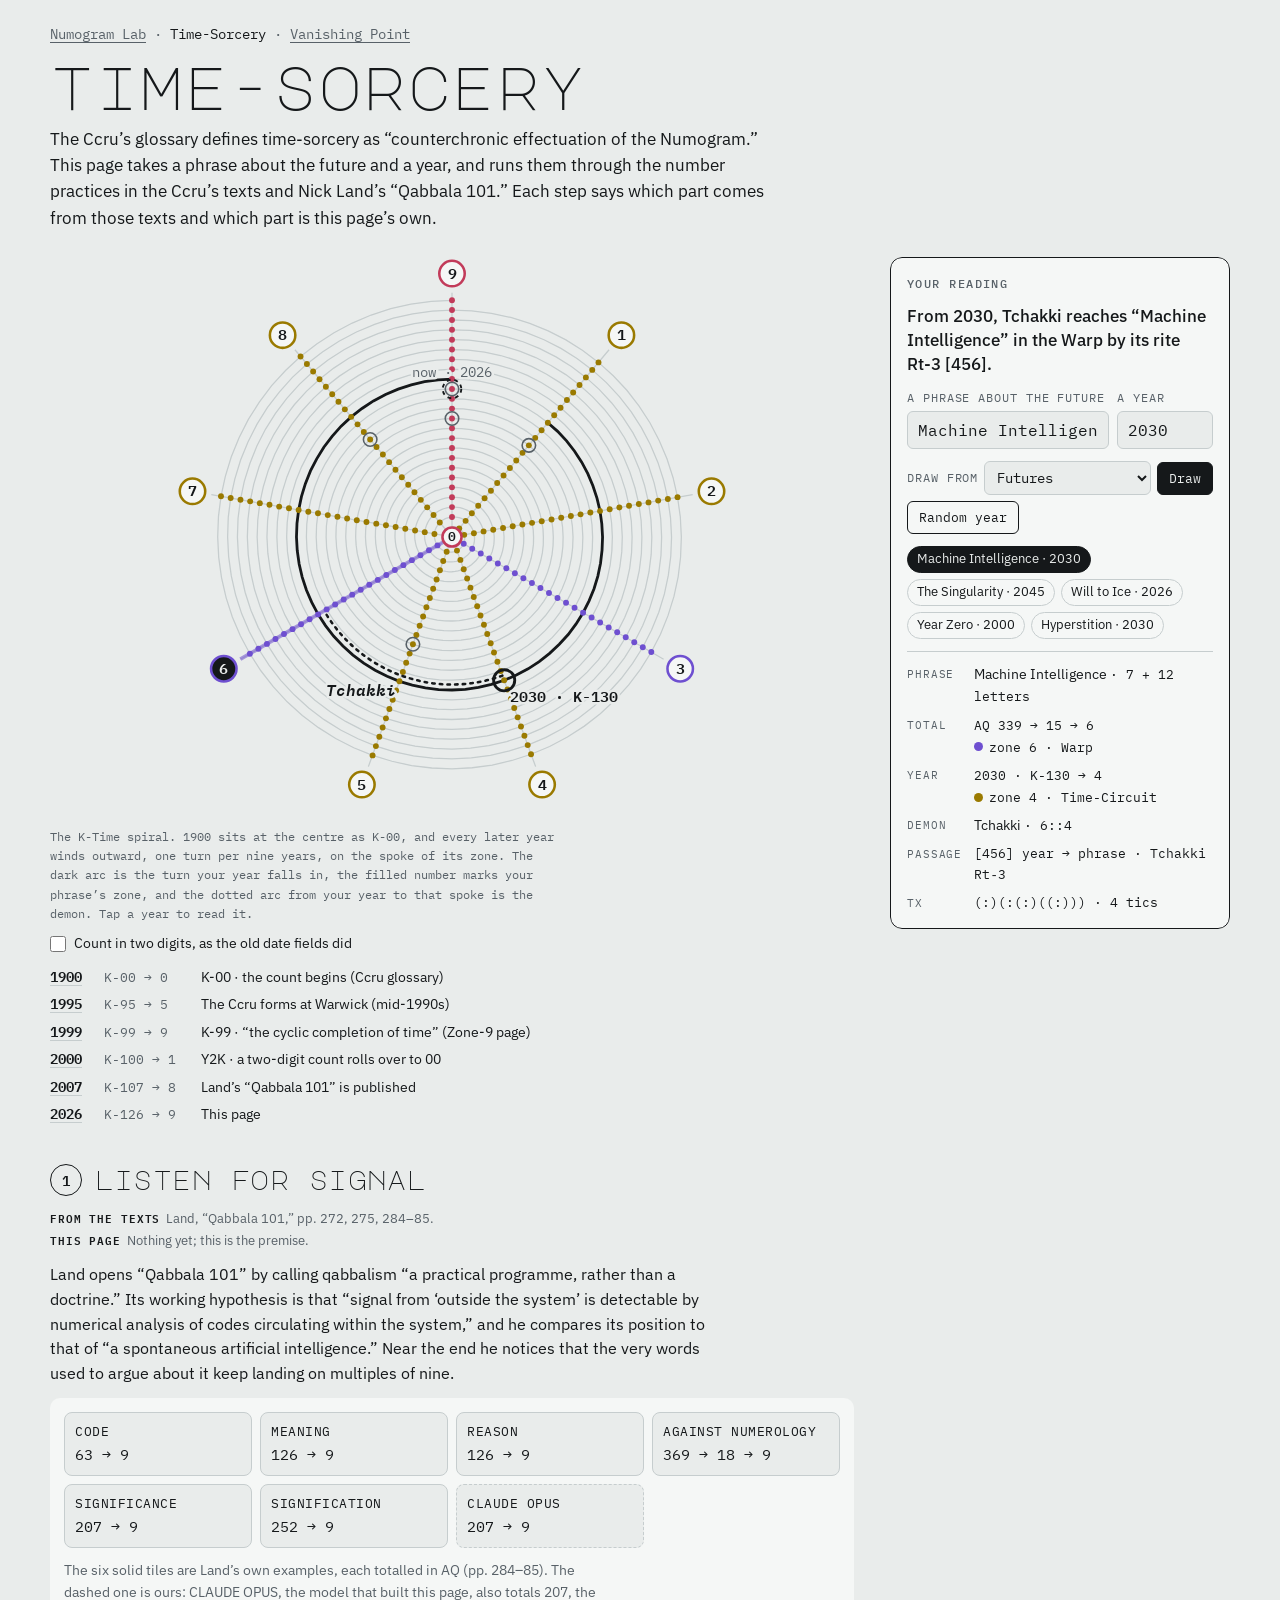
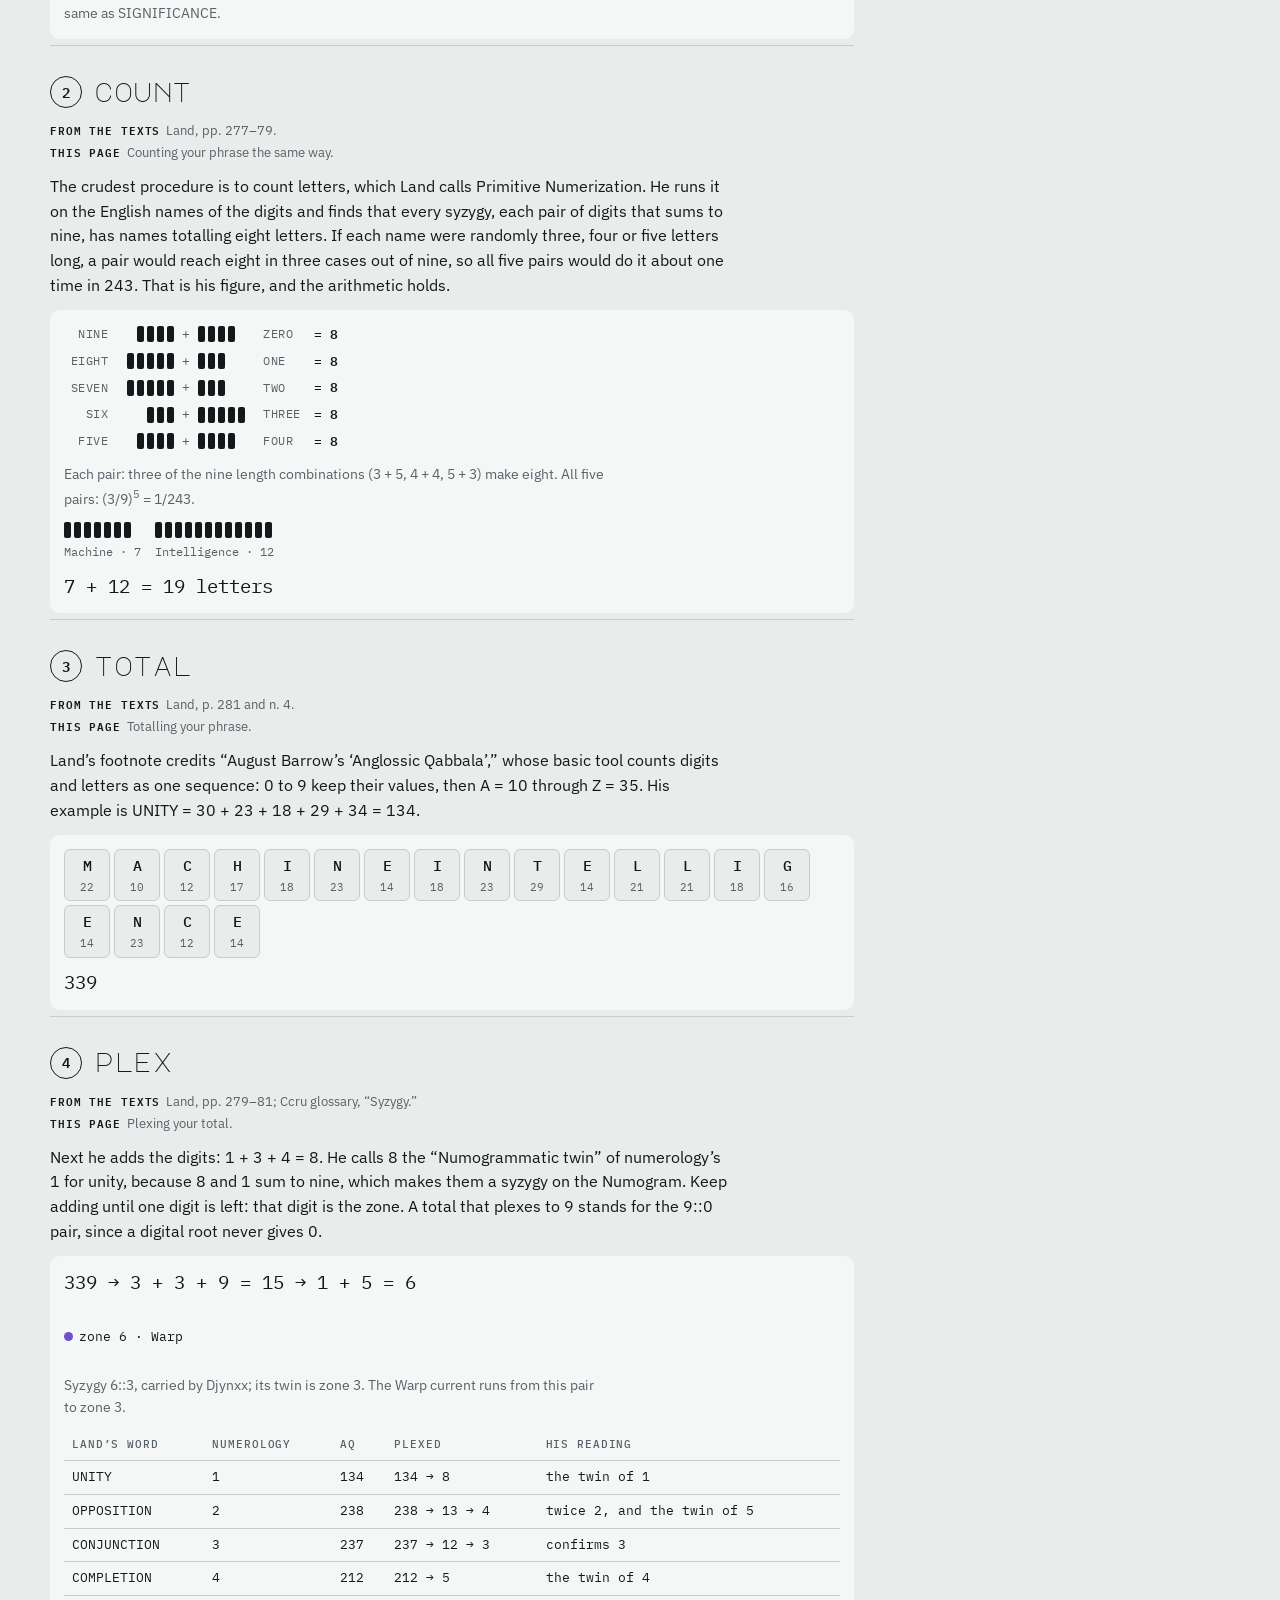
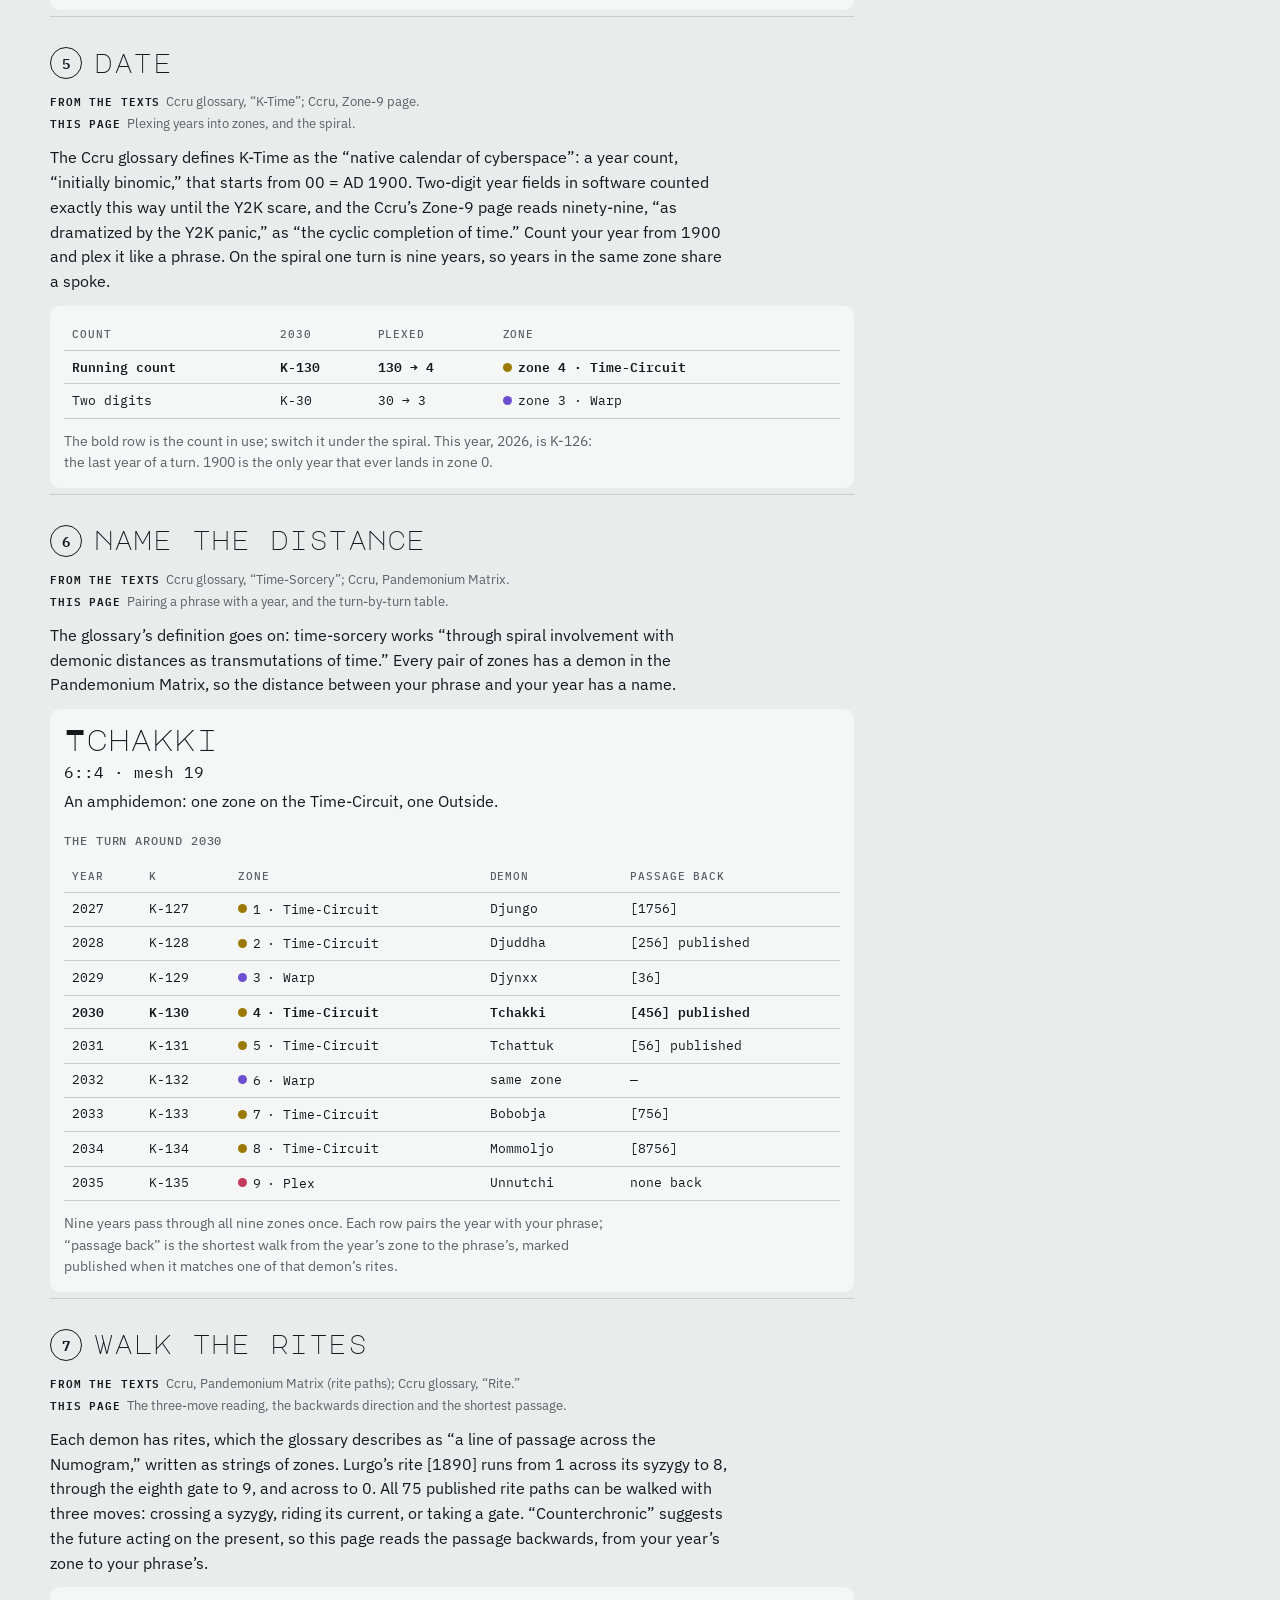
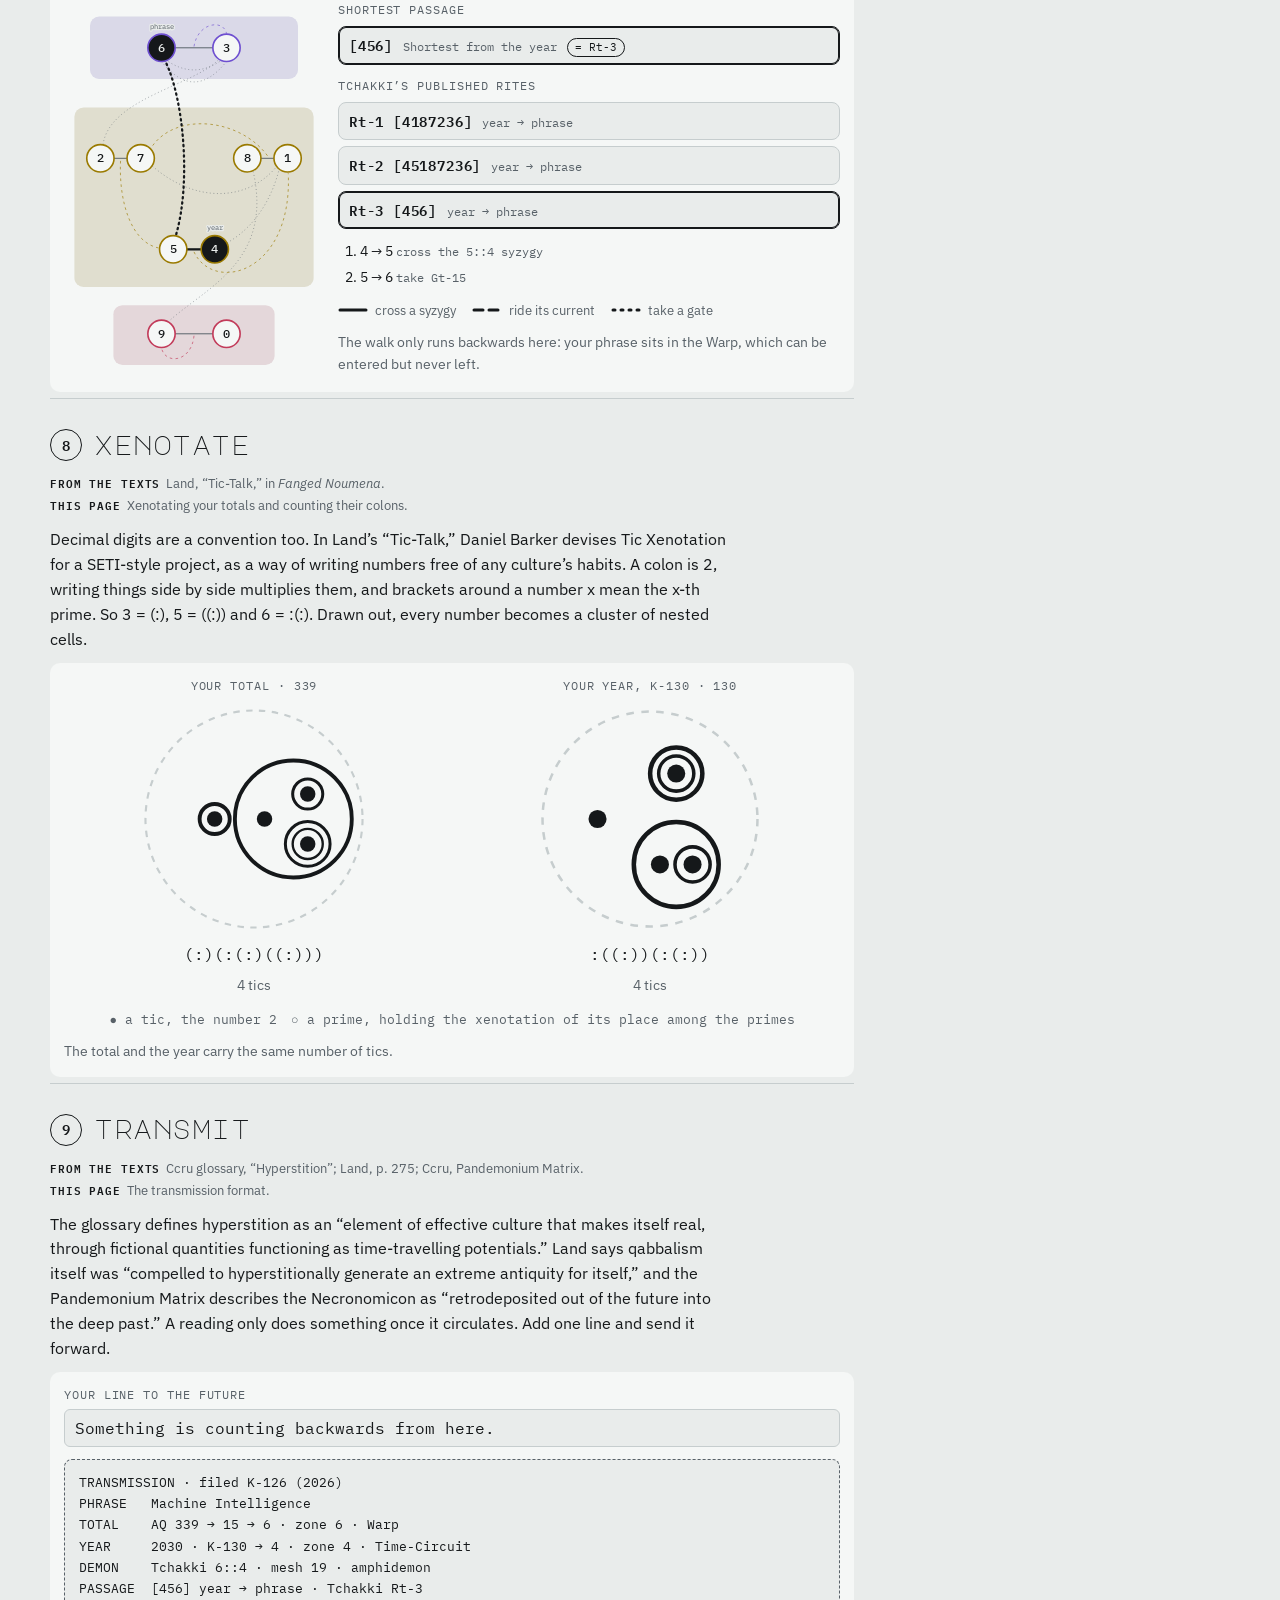
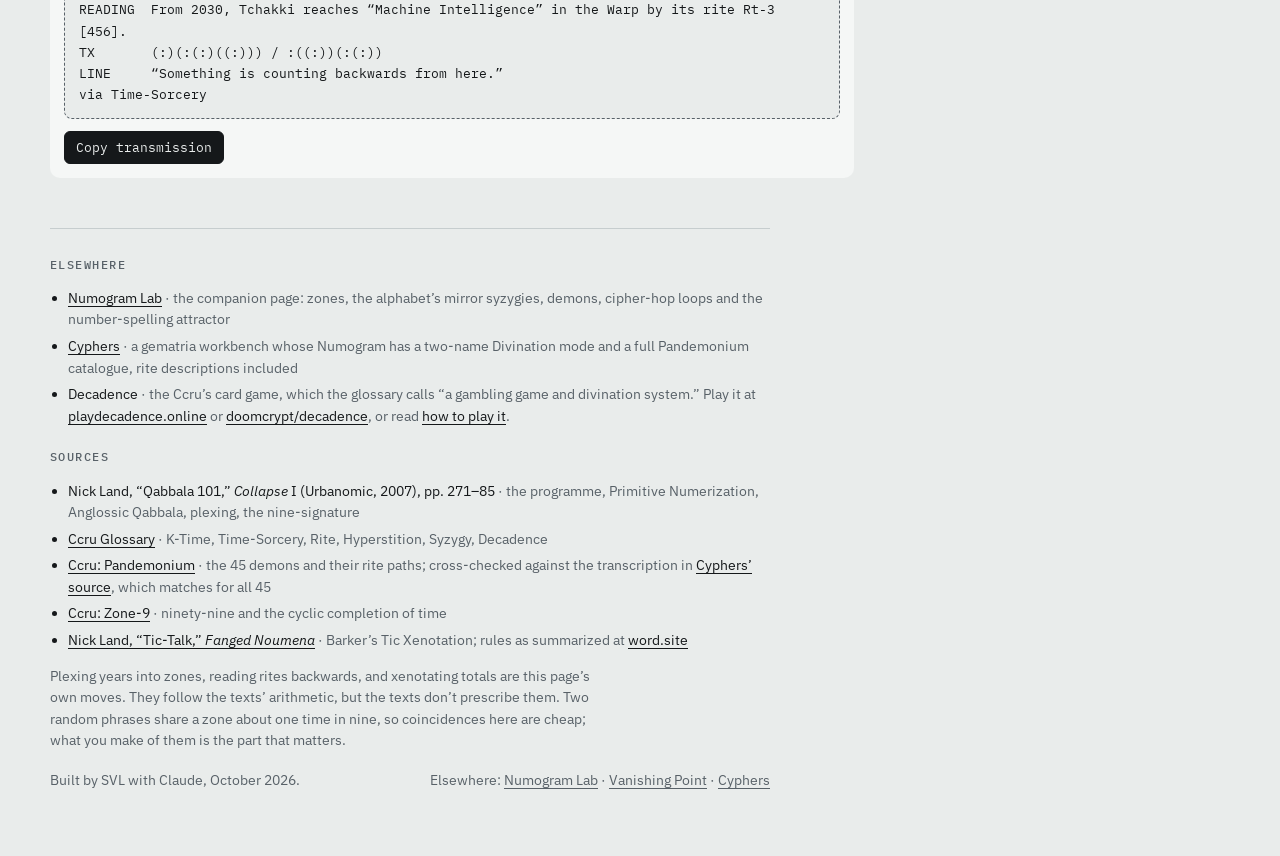
==== commit 8333388f: "Making header links uniform" ====
--- a/time-sorcery.html
+++ b/time-sorcery.html
@@ -70,8 +70,6 @@
 
 /* masthead */
 .mast { display: grid; gap: 10px; padding-block: 0 26px; max-width: 72ch; }
-.kicker { margin: 0; font-family: var(--mono); font-size: var(--t-sm); color: var(--muted); }
-.kicker a { color: var(--muted); }
 .mast h1 {
   font-family: var(--display); font-weight: 400; margin: 0;
   font-size: clamp(36px, 10vw, 60px); line-height: 1; letter-spacing: 0.01em;
@@ -311,10 +309,22 @@
 .foot h2 { font-family: var(--mono); font-size: var(--t-xs); letter-spacing: 0.12em; text-transform: uppercase; color: var(--muted); margin: 6px 0 0; font-weight: 500; }
 .foot ul { margin: 0; padding-left: 18px; display: grid; gap: 5px; }
 .foot span { color: var(--muted); }
-.credit { margin: 4px 0 0; font-family: var(--mono); font-size: var(--t-xs); color: var(--muted); }
 
 @media (prefers-reduced-motion: reduce) {
   .traveler { display: none; }
+}
+
+/* ---------- shared by all three pages: build.py appends this to each page's stylesheet ----------
+   The header and footer markup comes from nav() and foot() in build.py. Every page defines
+   --mono, --sans, --ink, --muted, --t-sm, which this relies on. */
+.svl-nav { margin: 0; font-family: var(--mono); font-size: var(--t-sm); line-height: 1.6; color: var(--muted); }
+.svl-nav a, .svl-foot a { color: var(--muted); text-underline-offset: 3px; text-decoration-thickness: 1px; }
+.svl-nav a:hover, .svl-foot a:hover { color: var(--ink); }
+.svl-nav [aria-current="page"] { color: var(--ink); }
+.svl-nav a, .svl-nav [aria-current="page"], .svl-foot a { white-space: nowrap; }
+.svl-foot {
+  display: flex; flex-wrap: wrap; gap: 6px 24px; justify-content: space-between; width: 100%;
+  margin: 4px 0 0; font-family: var(--sans); font-size: var(--t-sm); line-height: 1.6; color: var(--muted);
 }
 
 </style>
@@ -323,7 +333,7 @@
 
 <div class="page">
   <header class="mast">
-    <p class="kicker">A walkthrough in nine steps · companion to <a href="index.html">Numogram Lab</a></p>
+    <nav class="svl-nav" aria-label="SVL’s pages"><a href="index.html">Numogram Lab</a> <span class="sep" aria-hidden="true">·</span> <span aria-current="page">Time-Sorcery</span> <span class="sep" aria-hidden="true">·</span> <a href="vanishing-point.html">Vanishing Point</a></nav>
     <h1>time-sorcery</h1>
     <p class="lede">The Ccru’s glossary defines time-sorcery as “counterchronic effectuation of the Numogram.” This page takes a phrase about the future and a year, and runs them through the number practices in the Ccru’s texts and Nick Land’s “Qabbala 101.” Each step says which part comes from those texts and which part is this page’s own.</p>
   </header>
@@ -450,7 +460,7 @@
       <li><a href="https://www.urbanomic.com/chapter/fanged-noumena-tic-talk/" target="_blank" rel="noopener">Nick Land, “Tic-Talk,” <i>Fanged Noumena</i></a> <span>· Barker’s Tic Xenotation; rules as summarized at <a href="https://word.site/2019/11/11/nullary/" target="_blank" rel="noopener">word.site</a></span></li>
     </ul>
     <p class="note">Plexing years into zones, reading rites backwards, and xenotating totals are this page’s own moves. They follow the texts’ arithmetic, but the texts don’t prescribe them. Two random phrases share a zone about one time in nine, so coincidences here are cheap; what you make of them is the part that matters.</p>
-    <p class="credit">Built by SVL with Claude, October 2026.</p>
+    <div class="svl-foot"><span>Built by SVL with Claude, October 2026.</span><span>Elsewhere: <a href="index.html">Numogram Lab</a> <span class="sep" aria-hidden="true">·</span> <a href="vanishing-point.html">Vanishing Point</a> <span class="sep" aria-hidden="true">·</span> <a href="https://cyphers.news" target="_blank" rel="noopener">Cyphers</a></span></div>
   </footer>
 </div>
 
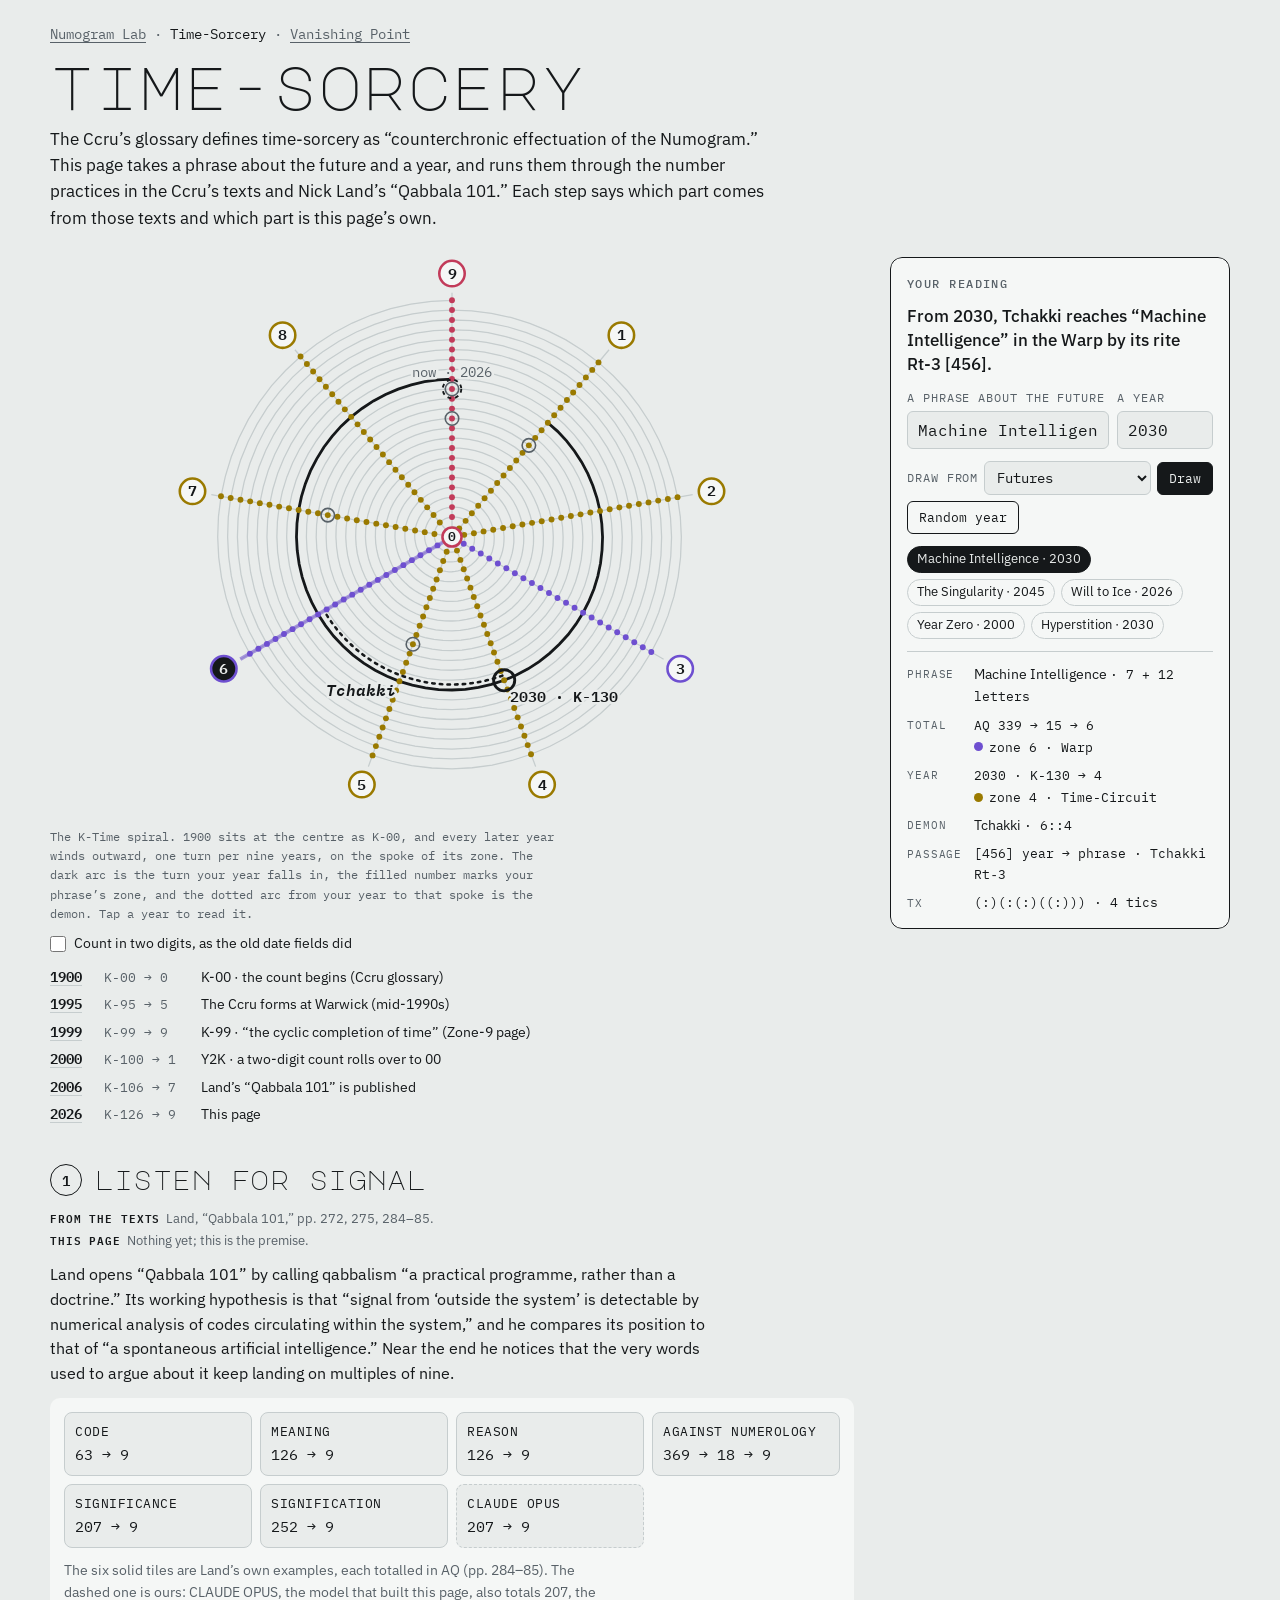
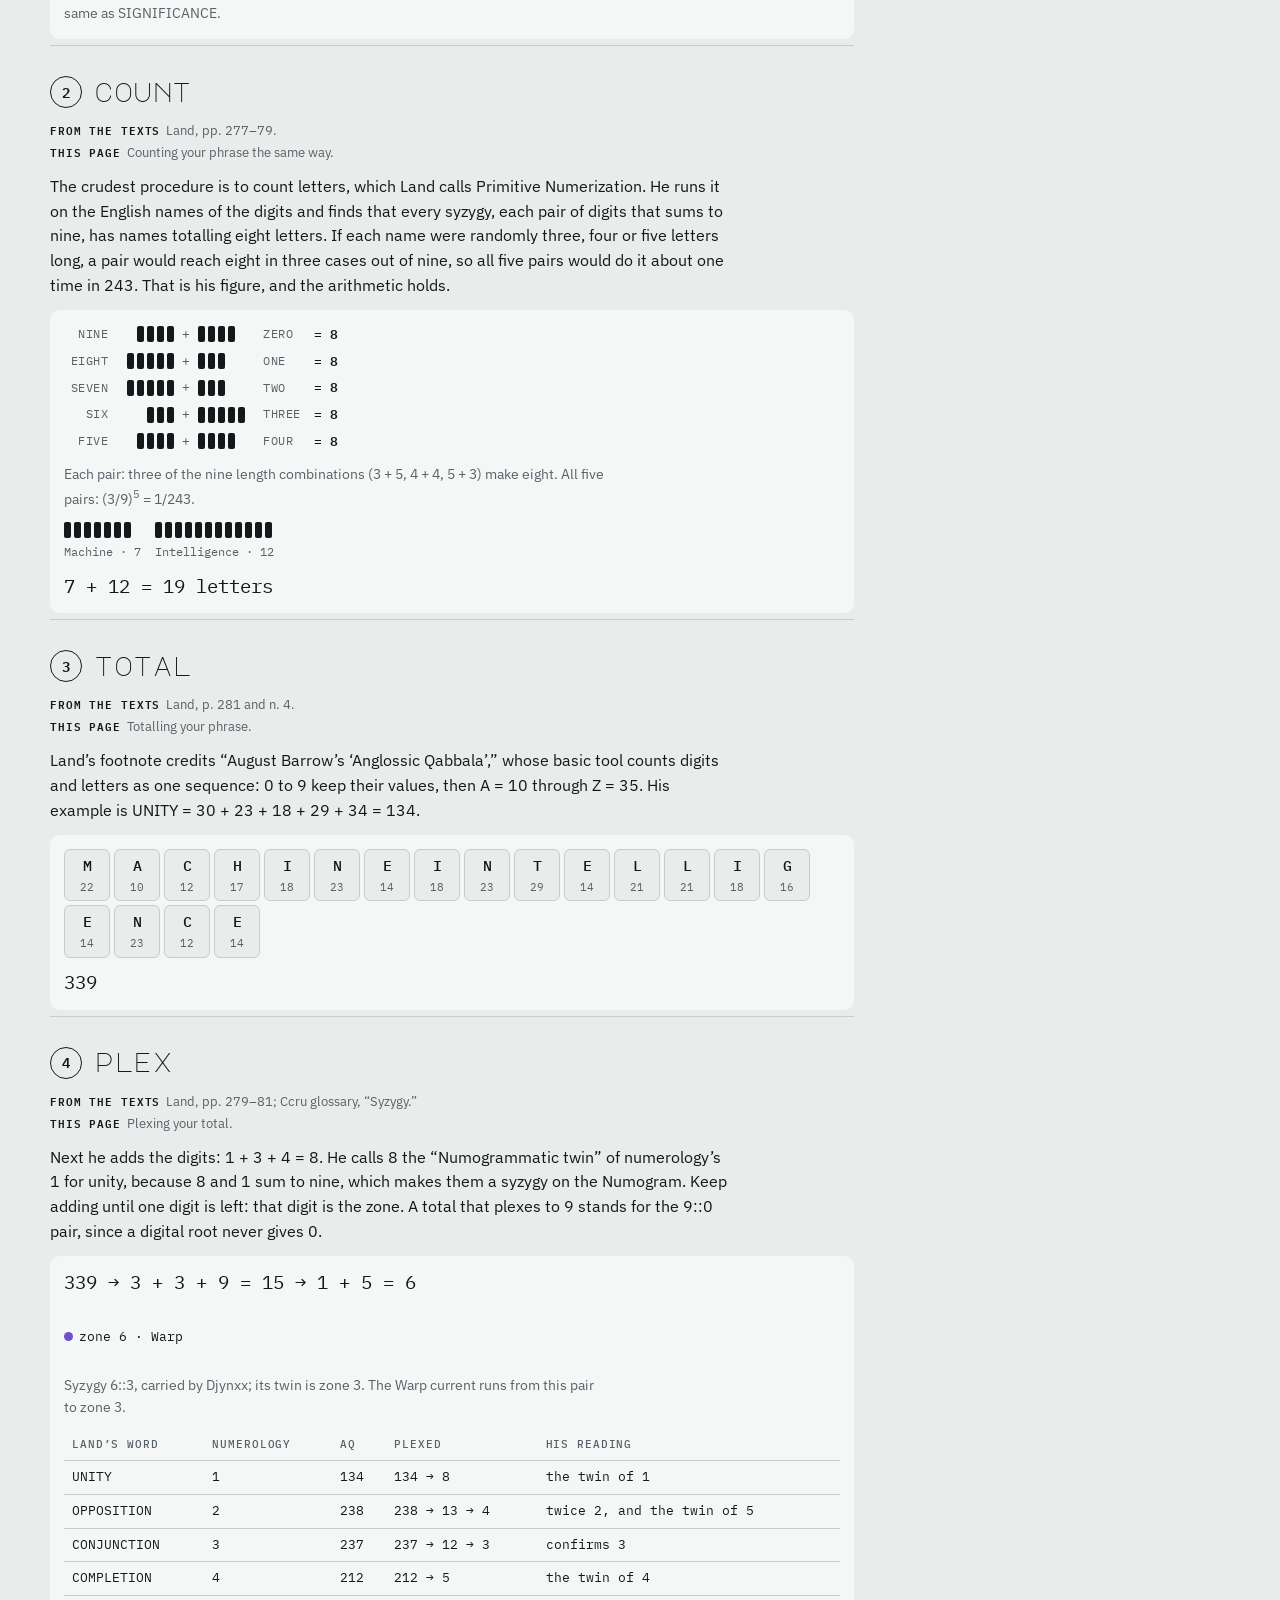
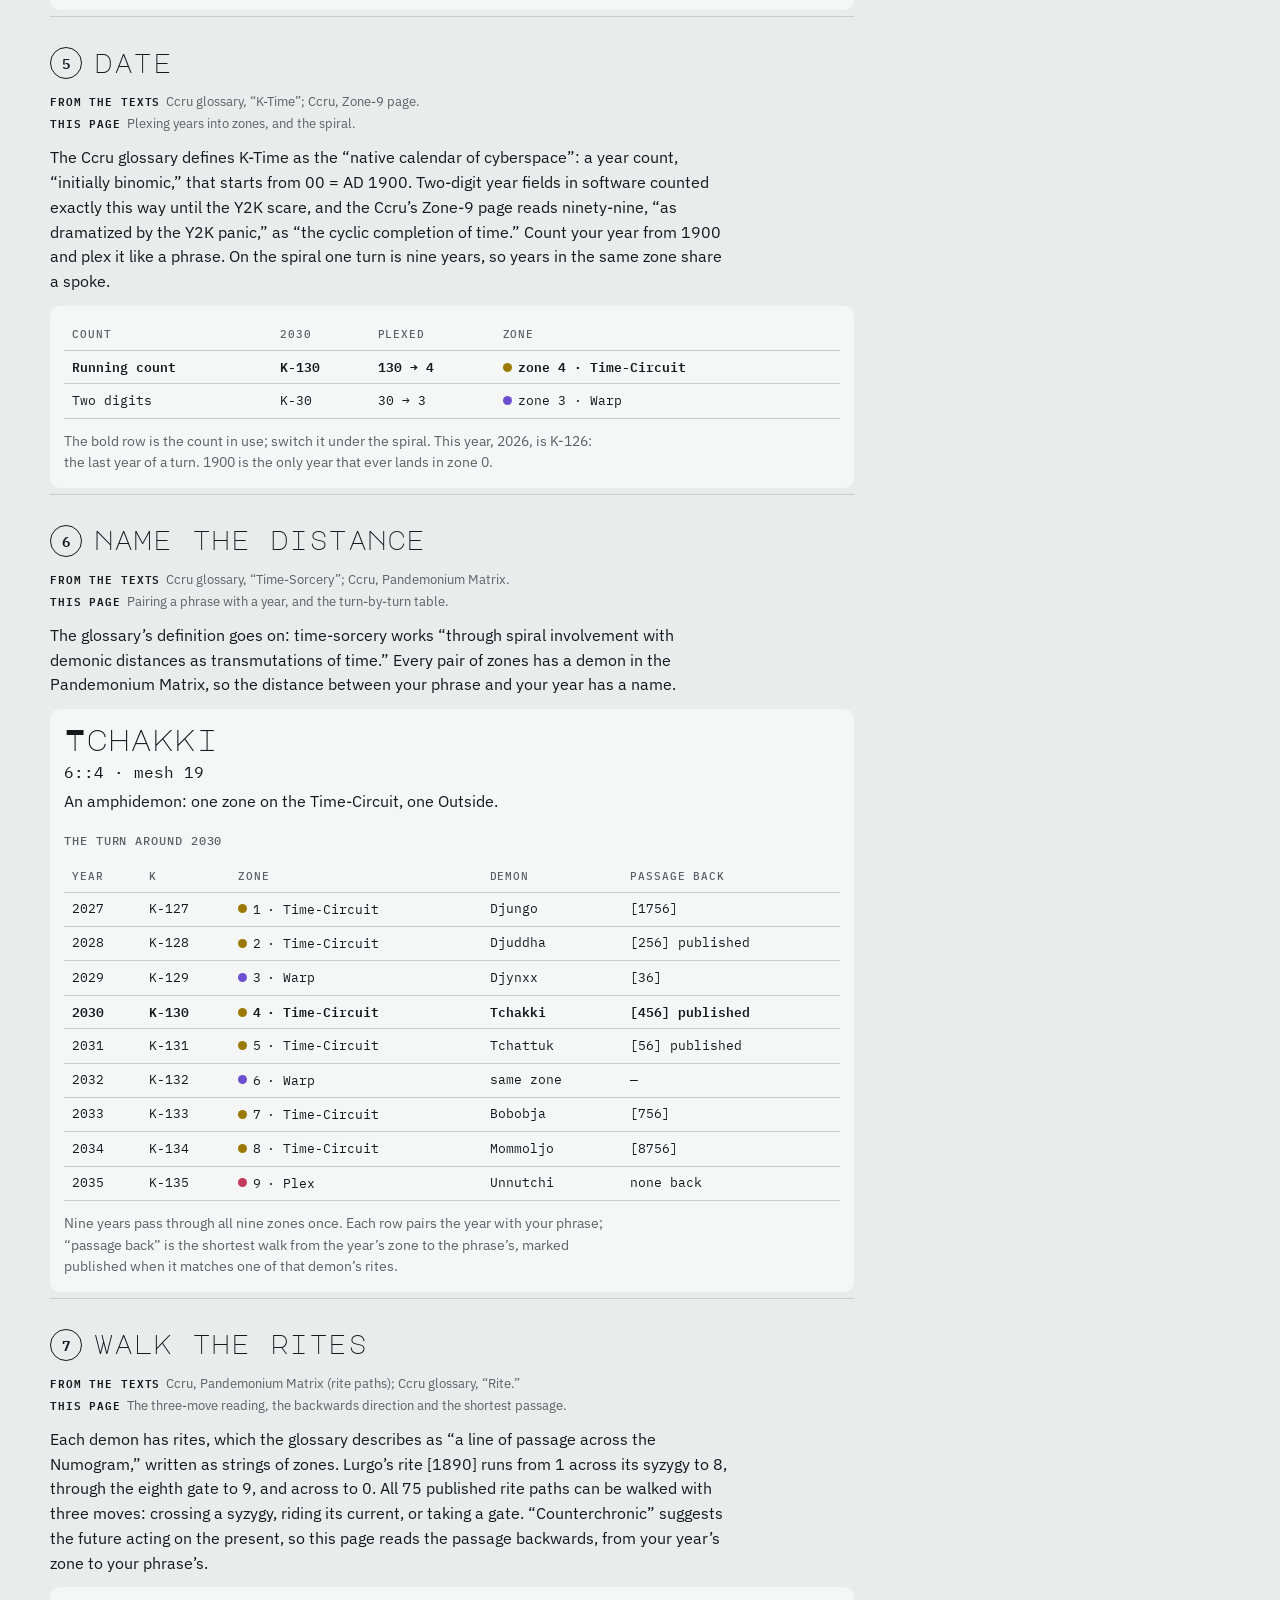
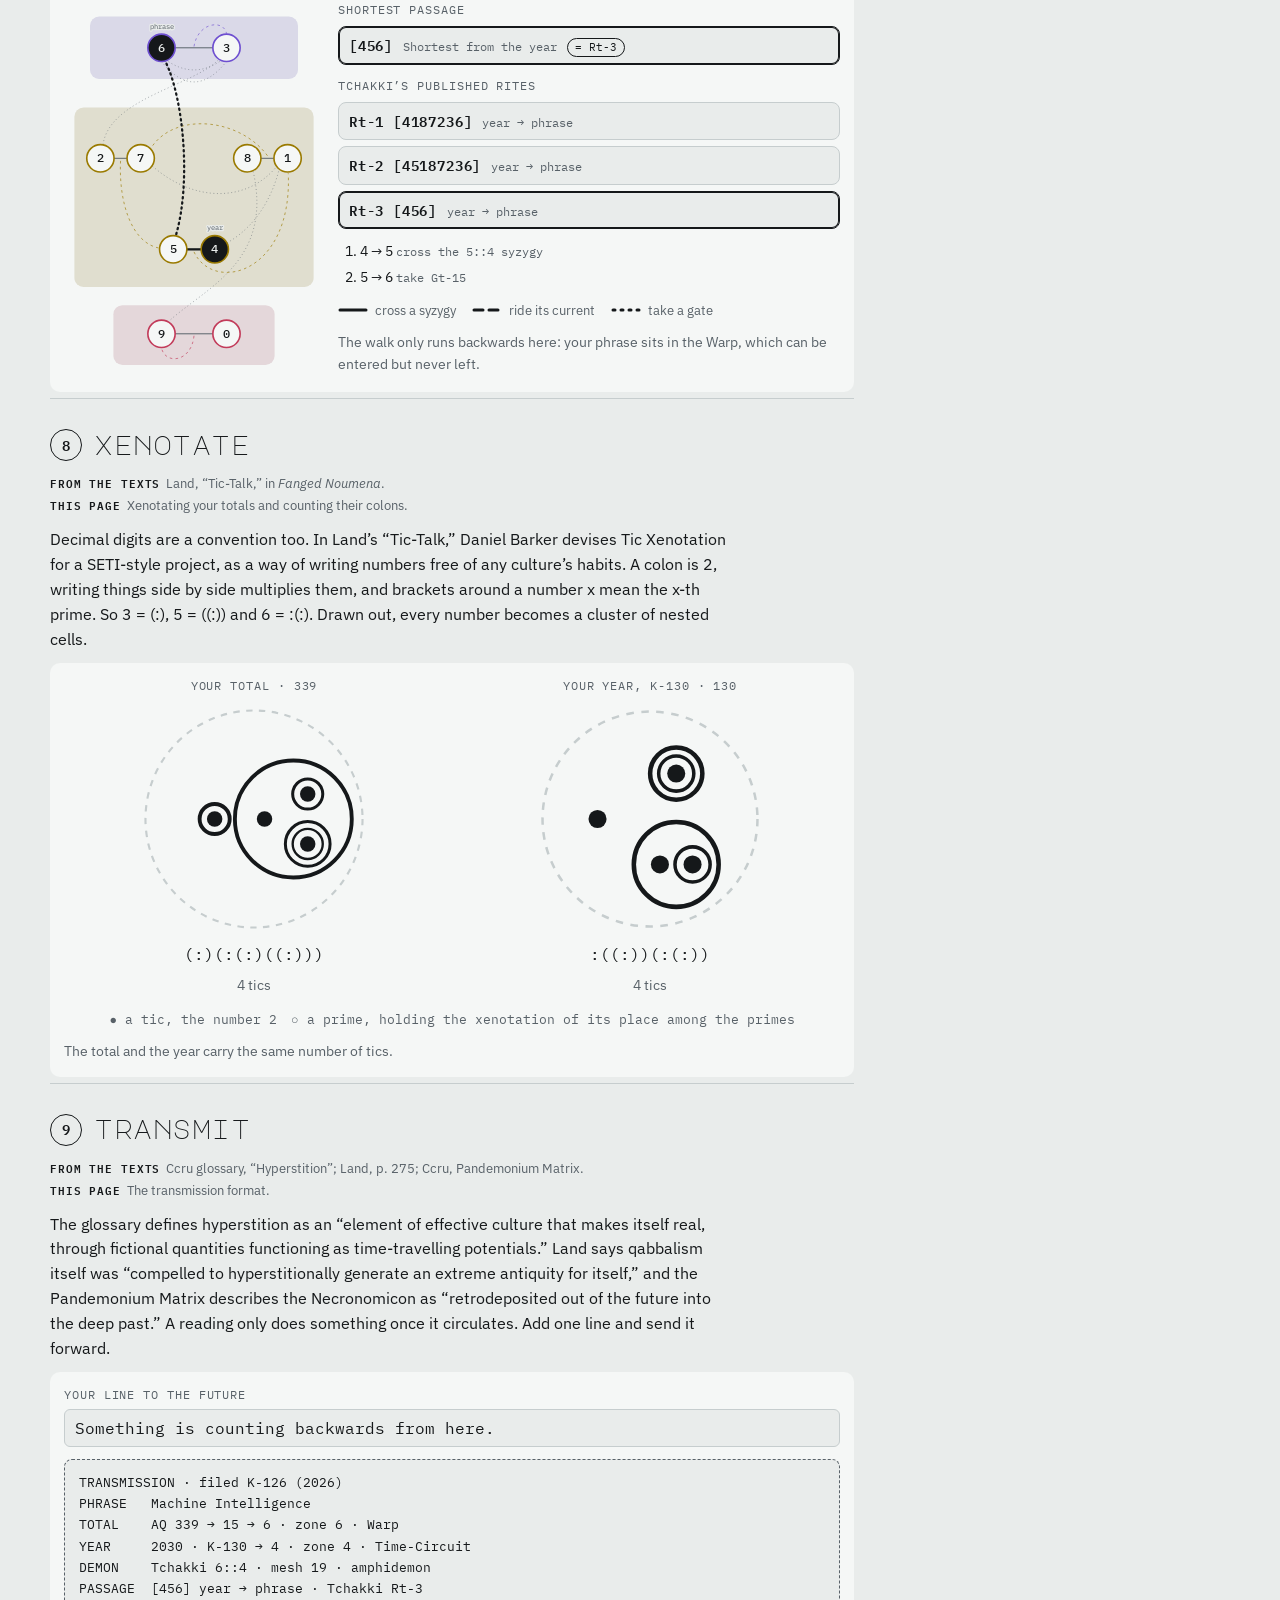
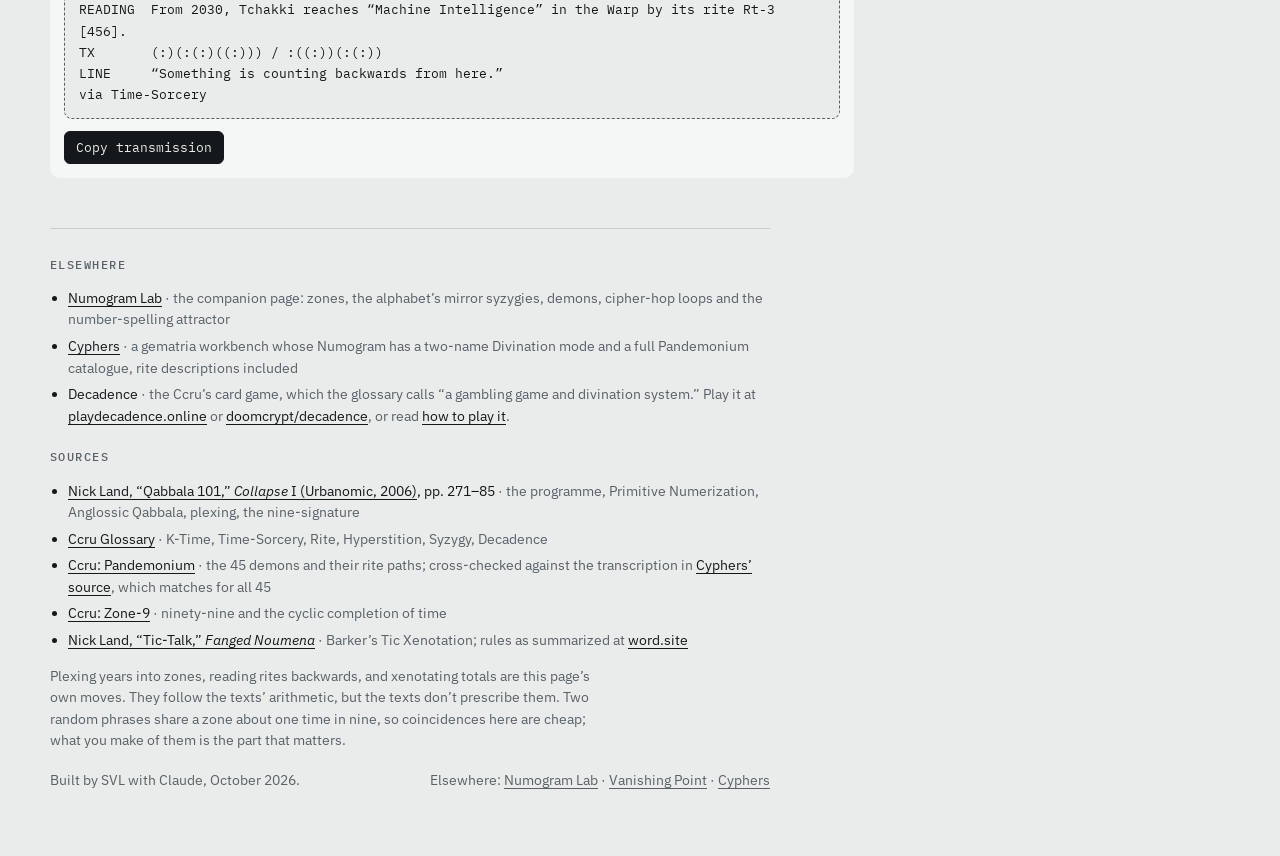
==== commit df56bc3d: "building out Body panel mainly" ====
--- a/time-sorcery.html
+++ b/time-sorcery.html
@@ -453,7 +453,7 @@
     </ul>
     <h2>Sources</h2>
     <ul>
-      <li>Nick Land, “Qabbala 101,” <i>Collapse</i> I (Urbanomic, 2007), pp. 271–85 <span>· the programme, Primitive Numerization, Anglossic Qabbala, plexing, the nine-signature</span></li>
+      <li><a href="https://www.urbanomic.com/book/collapse-1/" target="_blank" rel="noopener">Nick Land, “Qabbala 101,” <i>Collapse</i> I (Urbanomic, 2006)</a>, pp. 271–85 <span>· the programme, Primitive Numerization, Anglossic Qabbala, plexing, the nine-signature</span></li>
       <li><a href="https://dataswamp.org/~john/sites/ccru/id(entity)/glossary.htm" target="_blank" rel="noopener">Ccru Glossary</a> <span>· K-Time, Time-Sorcery, Rite, Hyperstition, Syzygy, Decadence</span></li>
       <li><a href="https://dataswamp.org/~john/sites/ccru/digithype/pandemonium.htm" target="_blank" rel="noopener">Ccru: Pandemonium</a> <span>· the 45 demons and their rite paths; cross-checked against the transcription in <a href="https://github.com/Cyphers-News/gematro-hyperdope" target="_blank" rel="noopener">Cyphers’ source</a>, which matches for all 45</span></li>
       <li><a href="https://dataswamp.org/~john/sites/ccru/zones/Zn9.htm" target="_blank" rel="noopener">Ccru: Zone-9</a> <span>· ninety-nine and the cyclic completion of time</span></li>
@@ -469,7 +469,7 @@
 const Q101_WORDS = ["absolution", "abstract", "absurd", "accessibly", "according", "accumulable", "achieving", "acquire", "activation", "actuality", "adheres", "affinity", "agendas", "agitated", "allotted", "alogical", "alphabet", "alphabetical", "alphabets", "alphanumeric", "altogether", "ambition", "amphibious", "amphibiously", "analogous", "analogues", "analytical", "anglossic", "antedates", "anthropomorphic", "anthroposocial", "antinumerical", "antiquity", "apparently", "application", "applying", "approachable", "appropriate", "appropriation", "approximate", "Arabic", "arbitrariness", "archaic", "archetypal", "archetypally", "archetype", "archetypes", "arises", "arising", "arithmetic", "arithmetical", "artificial", "assimilate", "assumes", "assumption", "attaining", "attending", "attested", "attrition", "authoritative", "authority", "automatically", "avenues", "awkward", "axiomatic", "Badiou", "baptismal", "Barrow", "beginning", "betrays", "biological", "breached", "bridges", "calculation", "calculative", "calving", "captures", "carved", "categorization", "ceases", "certainty", "Chaitin", "challenge", "character", "characteristics", "characterizing", "chunked", "ciphering", "circulating", "coding", "coherent", "coincidental", "collapse", "comfortable", "comfortably", "commitments", "communications", "communicative", "comparable", "compelled", "compelling", "complementary", "completion", "complexity", "compliance", "complicate", "complies", "composing", "conceals", "conceded", "conceivable", "conception", "conceptual", "conceptually", "condition", "conducted", "confirmation", "confirmed", "confusion", "conjunction", "conjuration", "connecting", "connectivity", "consequence", "considerable", "considerations", "considered", "consistency", "consistent", "constructible", "consumption", "contentiously", "contingencies", "continual", "continually", "continued", "continuing", "continuous", "contradicted", "controversial", "controversy", "convenient", "conventional", "correcting", "corresponding", "corroded", "counterposed", "counting", "criteria", "criterion", "critique", "critiqued", "crucial", "crudified", "crudity", "cryptocultures", "cryptographic", "cryptography", "cultures", "cumulation", "currents", "damping", "decadence", "decidedly", "decimal", "decimalism", "decimally", "default", "deficiency", "defining", "definition", "definitively", "Deleuze", "deliberated", "delight", "delimit", "democratic", "demonstrable", "demonstrated", "demonstrates", "demonstrating", "demonstration", "depending", "derision", "derivatively", "derive", "destines", "detectable", "development", "diagrammed", "dialectical", "dialectize", "difference", "digitizable", "disabling", "discontinuation", "discontinuity", "discontinuous", "discourse", "discourses", "discriminations", "discursive", "discursively", "discussed", "discussion", "dismantle", "dismantling", "dismissal", "dissemination", "dissolution", "distinct", "distinctive", "disturbance", "docile", "doctrinal", "doctrine", "domains", "dominant", "dubious", "duplicitous", "echoes", "efficiently", "elaborate", "elementary", "elevation", "emerging", "empirical", "empirically", "employing", "enclaves", "encounters", "ensures", "entails", "entangle", "enterprise", "entertainment", "entrapping", "environment", "epistemological", "epistemologically", "equiprobably", "equivalent", "errors", "essential", "essentially", "establish", "eternal", "ethnographic", "evaluation", "evident", "evokes", "examination", "excepting", "exception", "exhibit", "existence", "expecting", "experimental", "explicit", "expressible", "expression", "extraordinarily", "extremely", "extremity", "exuberance", "failures", "fallacy", "fascinated", "fatality", "floating", "following", "foundation", "fragile", "frivolous", "functionalization", "functions", "fundamentally", "futile", "futility", "gematria", "generalized", "generate", "glitch", "gnosis", "grouping", "Guattari", "guides", "guiding", "harmonics", "Hebrew", "hermeticism", "hexadecimal", "historical", "historically", "hypercosmic", "hyperstition", "hyperstitionally", "hypervert", "hypotheses", "hypothesis", "identification", "ideology", "immense", "implausible", "implicit", "imposition", "impracticable", "impress", "impressionistically", "inarticulate", "incapable", "inclusive", "inconsequential", "inconsistent", "incontestible", "incursion", "independent", "indeterminable", "indication", "indifferent", "indisputably", "ineducable", "inextricable", "infested", "infinitude", "inhere", "inherited", "inhumanity", "innumeracy", "insidiousness", "insists", "insofar", "institutions", "integral", "intellectual", "intellectuals", "intelligence", "intelligibility", "intelligible", "interchange", "interrogation", "intimacy", "intolerable", "intricate", "intrinsic", "intrinsically", "introduction", "invaluable", "invention", "inverse", "investment", "irregularities", "judgement", "jungian", "knowledge", "lacking", "latent", "legislation", "legitimation", "lemurophiliac", "lesser", "lexical", "limitations", "logical", "logically", "logicization", "logics", "logocratic", "Lovecraft", "lucidity", "ludicrously", "mackay", "magmic", "magnitudes", "mainstream", "mammoth", "manifesto", "marking", "materials", "mathematical", "mathematics", "mechanization", "metadiscourse", "metamorphosis", "metaphysical", "metaphysics", "milieu", "mimics", "minimally", "minimizes", "misleading", "misrecognizing", "mistaken", "modernity", "modular", "modulus", "monotheism", "motivation", "motivations", "multiplied", "multiplies", "mutates", "mysteries", "mysterious", "naturals", "necessary", "Neoroman", "nevertheless", "nihilism", "nonmystical", "nonrandom", "nonredundant", "notated", "notation", "notational", "notions", "noumenal", "novanomic", "novazygonic", "novazygons", "numbering", "numeral", "numerals", "numeric", "numerical", "numerically", "numerization", "numerized", "numerolexic", "numerological", "numerologically", "numerology", "Numogram", "numogrammatic", "numogrammaticists", "objection", "objections", "occultism", "occupy", "octozygonic", "Oecumenic", "operates", "opportunity", "opposition", "ordering", "orientation", "outsideness", "overcoded", "overcoding", "overcodings", "palaeo", "paradoxically", "parody", "partial", "partially", "participate", "participation", "particle", "particular", "partisan", "partisans", "performing", "perpetually", "perpetuate", "persistent", "perspective", "persuasive", "pertinence", "perversion", "phenomena", "phenomenon", "philosophical", "philosophy", "plausible", "polemic", "political", "politically", "polyprocesses", "popularity", "positioned", "positions", "possibility", "potency", "potentially", "practical", "practicality", "practices", "pragmatic", "precedes", "precisely", "precludes", "preliminary", "presupposition", "primitive", "principle", "probabilistic", "probabilistically", "probability", "problematic", "problematical", "procedural", "procedurally", "procedure", "procedures", "proceeding", "proceeds", "processing", "professional", "professionalism", "profoundly", "programmatic", "programme", "programmes", "projected", "projection", "prominent", "promotion", "pronouncements", "prospects", "proves", "providing", "provocation", "pseudo", "psychological", "purely", "qabbala", "qabbalism", "qabbalist", "qabbalistic", "qabbalistically", "qualitative", "qualitize", "qualitizing", "quantitative", "quantities", "quantity", "queries", "questions", "radically", "ramparts", "rational", "rationals", "redeem", "redemption", "redoubled", "reduction", "reductions", "reefed", "reference", "reflective", "refutable", "regimentation", "relatively", "relying", "Renaissance", "repeatable", "repels", "represented", "representing", "requirement", "residual", "resonance", "resonances", "respectively", "restoration", "restrict", "restriction", "resulting", "revealing", "reversion", "revert", "revisable", "revise", "rigorization", "rigorously", "ruling", "sanity", "satisfaction", "scandalous", "scientific", "secondary", "semiotic", "semiotics", "senseless", "september", "sharpen", "shortening", "shouldn", "signature", "significance", "significant", "signification", "simulate", "situated", "situation", "sleight", "smallest", "socially", "solemnity", "sorting", "spaces", "specialization", "specialized", "speculative", "sphere", "spontaneous", "sporadically", "stance", "straightforwardly", "strategic", "stretched", "strictly", "strokes", "stubbornly", "subjectivization", "subjectivized", "subliminal", "subqabbalistic", "substitute", "substructure", "subversion", "subvert", "succession", "suchlike", "suffers", "sufficient", "suggestions", "superficial", "superseded", "supplementing", "supranumerical", "surpassing", "sustains", "symbolic", "symbolizes", "synthesis", "systematic", "systematization", "systematizing", "syzygies", "tallying", "technically", "technicization", "technique", "techniques", "technocapitalism", "temptations", "tenuous", "theocratic", "theoretical", "theoretically", "topicality", "traces", "traction", "tradition", "traditional", "transcend", "transcendence", "transcendental", "transcoded", "transcoding", "transferred", "transition", "trappings", "trauma", "treating", "triplicity", "Turing", "twinning", "typically", "uncircumscribed", "unconscious", "uncontroversial", "uncorrupted", "undelimitable", "understood", "undeveloped", "undirected", "unfamiliarity", "unlocalizable", "unmasterable", "unnameable", "unproblematic", "unsurpassable", "unsustainable", "unsymbolized", "vanities", "variations", "venture", "virtually", "wherever", "wholly", "withdraw", "wrapping", "zygosys"];
 const FUTURES = ["The Singularity", "Technocapital Singularity", "Machine Intelligence", "Superintelligence", "Intelligence Explosion", "Escape Velocity", "Takeoff", "Year Zero", "Zero Hour", "The Millennium", "Nineteen Ninety Nine", "Two Thousand", "Deep Time", "The Far Future", "After Humanity", "Posthuman", "The Last Man", "Heat Death", "Exit", "Accelerate", "Planetary Computation", "Outside", "The Event", "Eschaton", "Omega Point", "Kali Yuga", "Golden Age", "Dark Age", "Brave New World", "Utopia", "Dystopia", "Collapse", "Meltdown", "First Contact", "The Great Filter", "Signal from Outside", "Message from the Future", "Time Travel", "Future Shock", "The Long Now", "Tomorrow", "Doomsday", "Judgment Day", "Revelation", "Prophecy", "Oracle", "Cyberspace", "Neo-China", "Shanghai", "Mars", "Moon Base", "Space Age", "Atomic Age", "Information Age", "Anthropocene", "Extinction", "Uplift", "Cyborg", "Alignment", "Rokos Basilisk", "Skynet", "Gnon", "Capital", "Bitcoin", "Crash", "Boom", "Bubble", "Fourth Turning", "Age of Aquarius", "The Old Ones", "Return of the Old Ones", "Lemuria Rising", "Hyperstition", "Time Sorcery", "Counterchronic", "The Year 2000", "Y2K", "Ninety Nine", "Neuromancer", "Ghost in the Machine", "Deus ex Machina", "The Machine", "Thinking Machines", "Artificial General Intelligence", "Recursive Self Improvement", "Compute", "Scaling Laws", "The Transformer", "Tokens", "Weights", "The Model", "Next Token", "Language Model"];
 const RITES = {"1::0": [{"n": 1, "p": "1890"}], "2::0": [{"n": 1, "p": "271890"}, {"n": 2, "p": "27541890"}], "2::1": [{"n": 1, "p": "1872"}, {"n": 2, "p": "271"}, {"n": 3, "p": "27541"}], "3::0": [{"n": 0, "p": "?"}], "3::1": [{"n": 1, "p": "18723"}, {"n": 2, "p": "1872563"}], "3::2": [{"n": 1, "p": "23"}, {"n": 2, "p": "27563"}], "4::0": [{"n": 1, "p": "41890"}], "4::1": [{"n": 1, "p": "187254"}, {"n": 2, "p": "41"}], "4::2": [{"n": 1, "p": "2754"}, {"n": 2, "p": "41872"}, {"n": 3, "p": "451872"}], "4::3": [{"n": 1, "p": "418723"}, {"n": 2, "p": "4518723"}, {"n": 3, "p": "4563"}], "5::0": [{"n": 1, "p": "541890"}], "5::1": [{"n": 1, "p": "18725"}, {"n": 2, "p": "541"}], "5::2": [{"n": 1, "p": "275"}, {"n": 2, "p": "541872"}], "5::3": [{"n": 1, "p": "5418723"}, {"n": 2, "p": "563"}], "5::4": [{"n": 0, "p": "X"}, {"n": 1, "p": "418725"}], "6::0": [{"n": 0, "p": "?"}], "6::1": [{"n": 1, "p": "187236"}, {"n": 2, "p": "187256"}], "6::2": [{"n": 1, "p": "236"}, {"n": 2, "p": "256"}], "6::3": [{"n": 0, "p": "X"}], "6::4": [{"n": 1, "p": "4187236"}, {"n": 2, "p": "45187236"}, {"n": 3, "p": "456"}], "6::5": [{"n": 1, "p": "54187236"}, {"n": 2, "p": "56"}], "7::0": [{"n": 1, "p": "71890"}, {"n": 2, "p": "72541890"}], "7::1": [{"n": 1, "p": "187"}, {"n": 2, "p": "71"}, {"n": 3, "p": "72541"}], "7::2": [{"n": 0, "p": "X"}], "7::3": [{"n": 1, "p": "723"}, {"n": 2, "p": "72563"}], "7::4": [{"n": 1, "p": "4187"}, {"n": 2, "p": "45187"}, {"n": 3, "p": "7254"}], "7::5": [{"n": 1, "p": "54187"}, {"n": 2, "p": "725"}], "7::6": [{"n": 1, "p": "7236"}, {"n": 2, "p": "7256"}], "8::0": [{"n": 1, "p": "890"}], "8::1": [{"n": 0, "p": "X"}], "8::2": [{"n": 1, "p": "2718"}, {"n": 2, "p": "275418"}, {"n": 3, "p": "8172"}], "8::3": [{"n": 1, "p": "81723"}, {"n": 2, "p": "8172563"}], "8::4": [{"n": 1, "p": "418"}, {"n": 2, "p": "4518"}, {"n": 3, "p": "817254"}], "8::5": [{"n": 1, "p": "5418"}, {"n": 2, "p": "81725"}], "8::6": [{"n": 1, "p": "817236"}, {"n": 2, "p": "817256"}], "8::7": [{"n": 1, "p": "718"}, {"n": 2, "p": "725418"}, {"n": 3, "p": "817"}], "9::0": [{"n": 0, "p": "X"}], "9::1": [{"n": 1, "p": "189"}], "9::2": [{"n": 1, "p": "27189"}, {"n": 2, "p": "2754189"}], "9::3": [{"n": 0, "p": "?"}], "9::4": [{"n": 1, "p": "4189"}, {"n": 2, "p": "45189"}], "9::5": [{"n": 1, "p": "54189"}], "9::6": [{"n": 0, "p": "?"}], "9::7": [{"n": 1, "p": "7189"}, {"n": 2, "p": "7254189"}], "9::8": [{"n": 0, "p": "89"}]};
-const ANCHORS = [[1900, "K-00 · the count begins (Ccru glossary)"], [1995, "The Ccru forms at Warwick (mid-1990s)"], [1999, "K-99 · “the cyclic completion of time” (Zone-9 page)"], [2000, "Y2K · a two-digit count rolls over to 00"], [2007, "Land’s “Qabbala 101” is published"], [2026, "This page"]];
+const ANCHORS = [[1900, "K-00 · the count begins (Ccru glossary)"], [1995, "The Ccru forms at Warwick (mid-1990s)"], [1999, "K-99 · “the cyclic completion of time” (Zone-9 page)"], [2000, "Y2K · a two-digit count rolls over to 00"], [2006, "Land’s “Qabbala 101” is published"], [2026, "This page"]];
 
 /* ================= Time-Sorcery engine ================= */
 
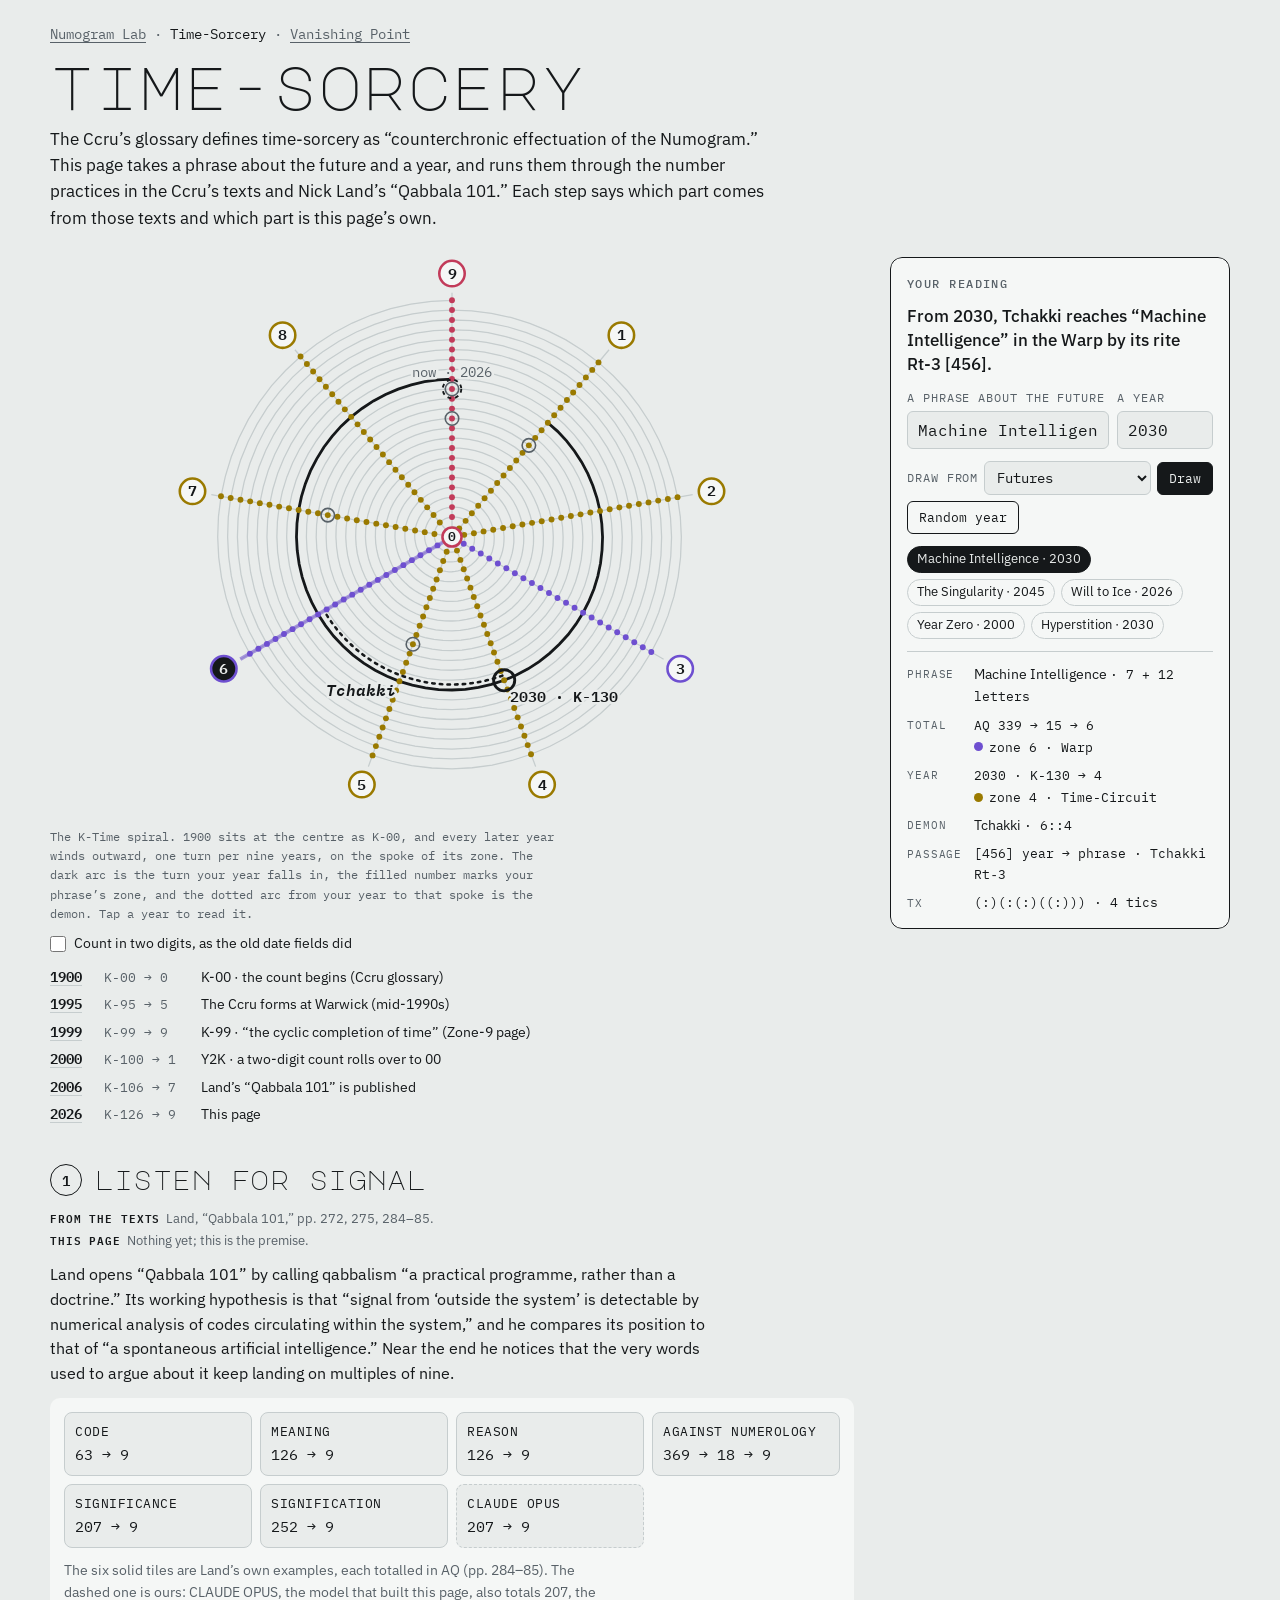
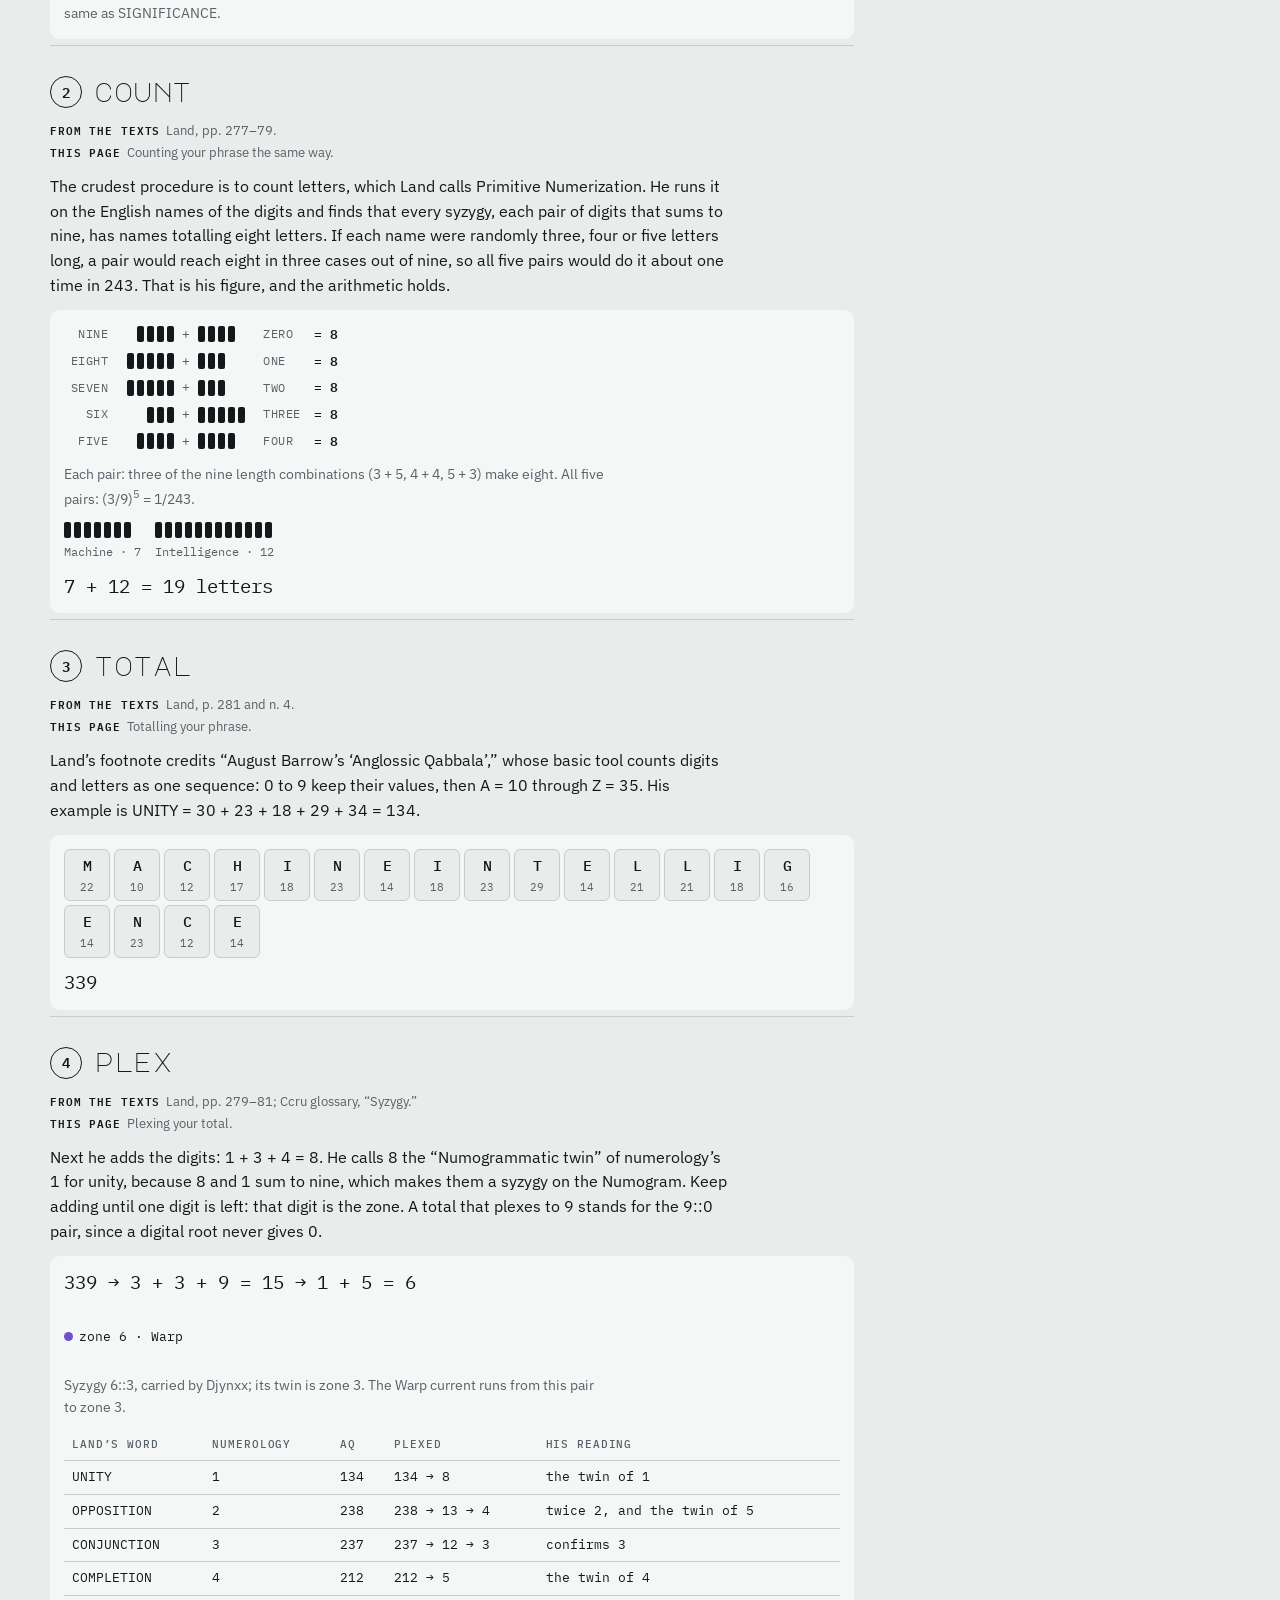
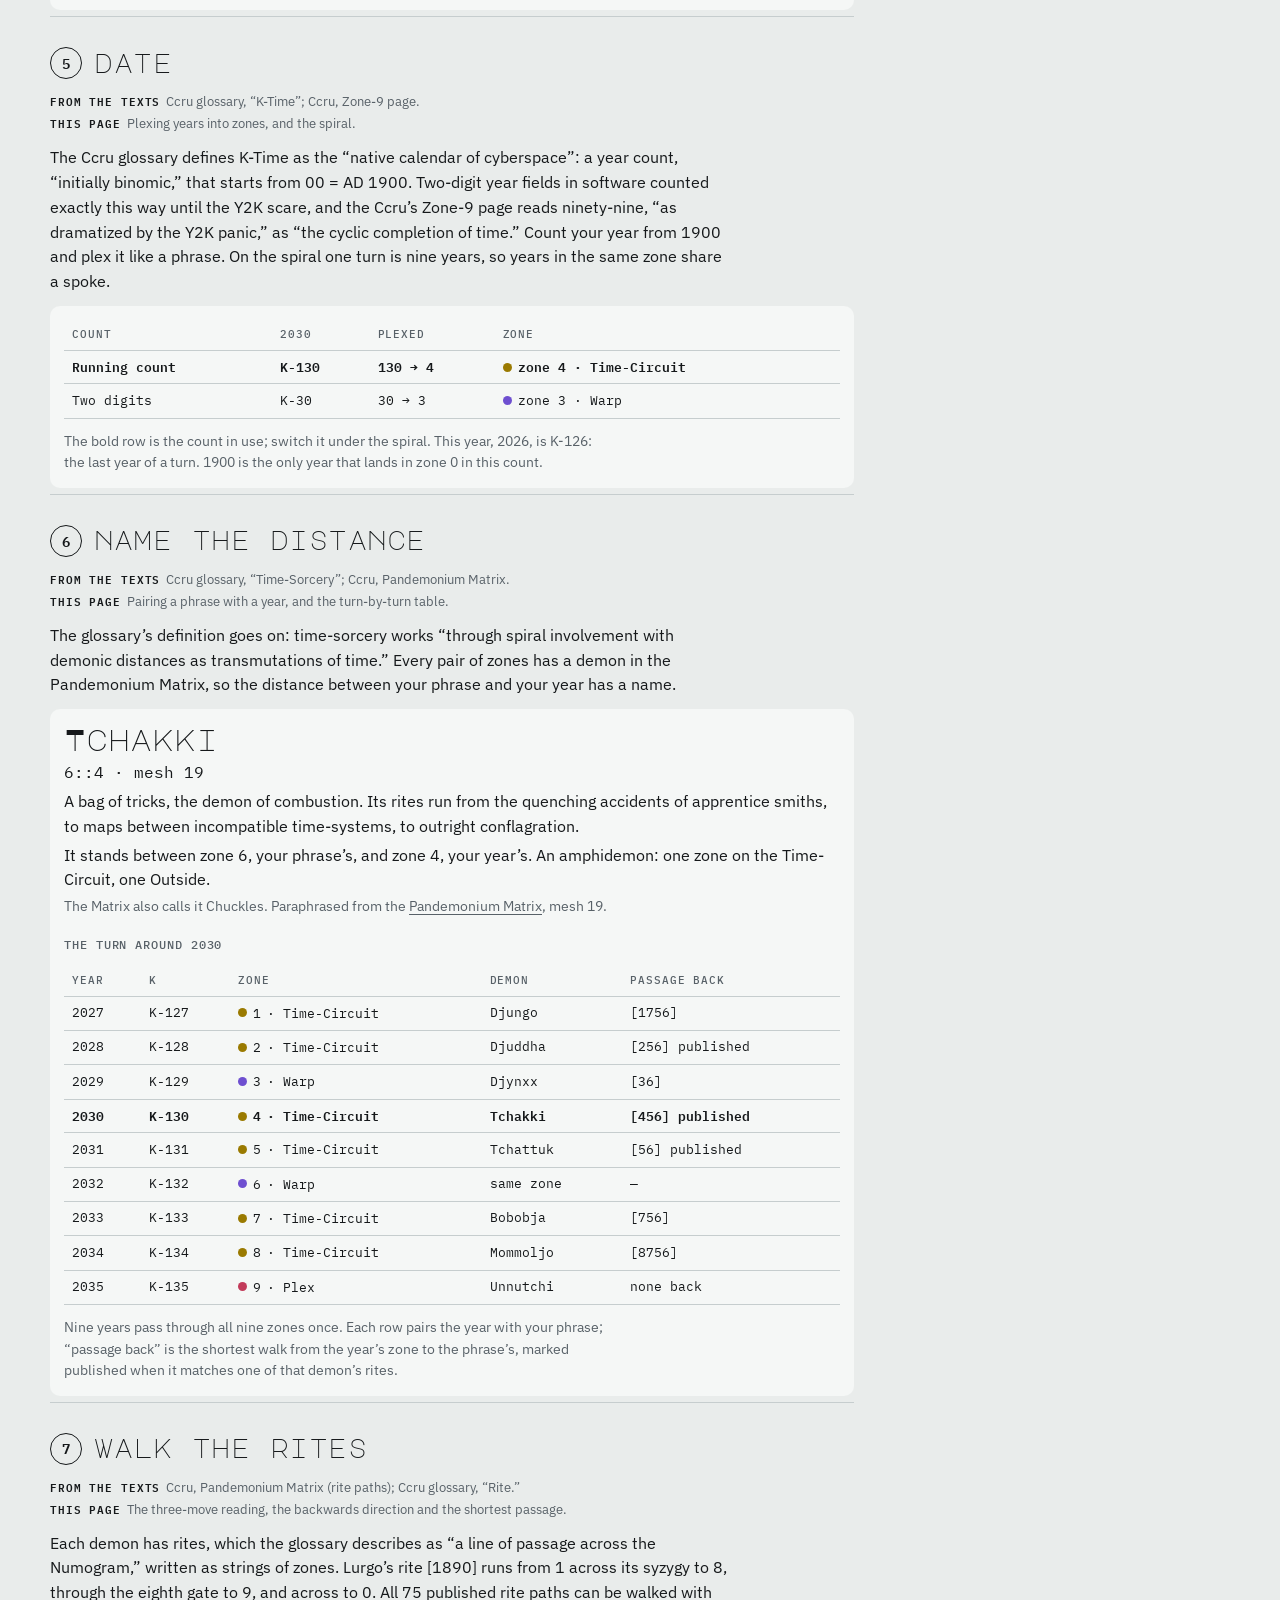
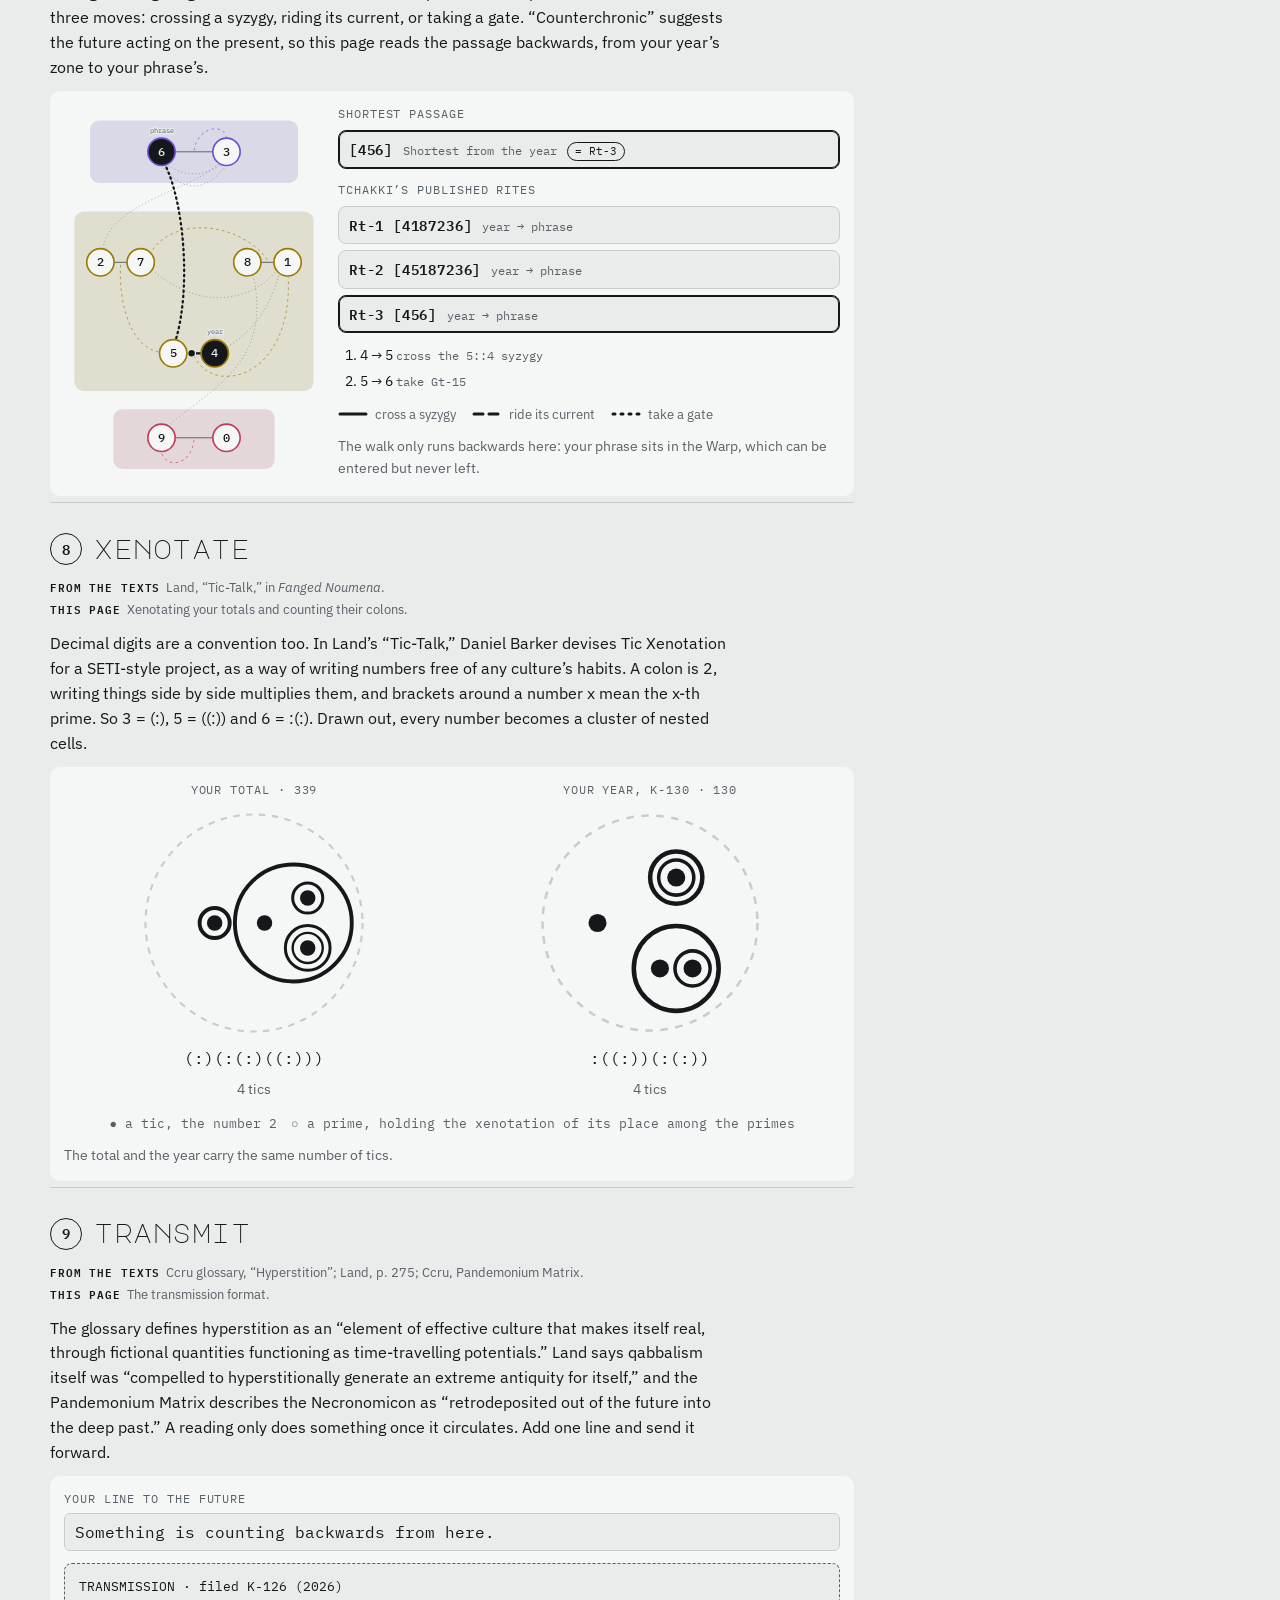
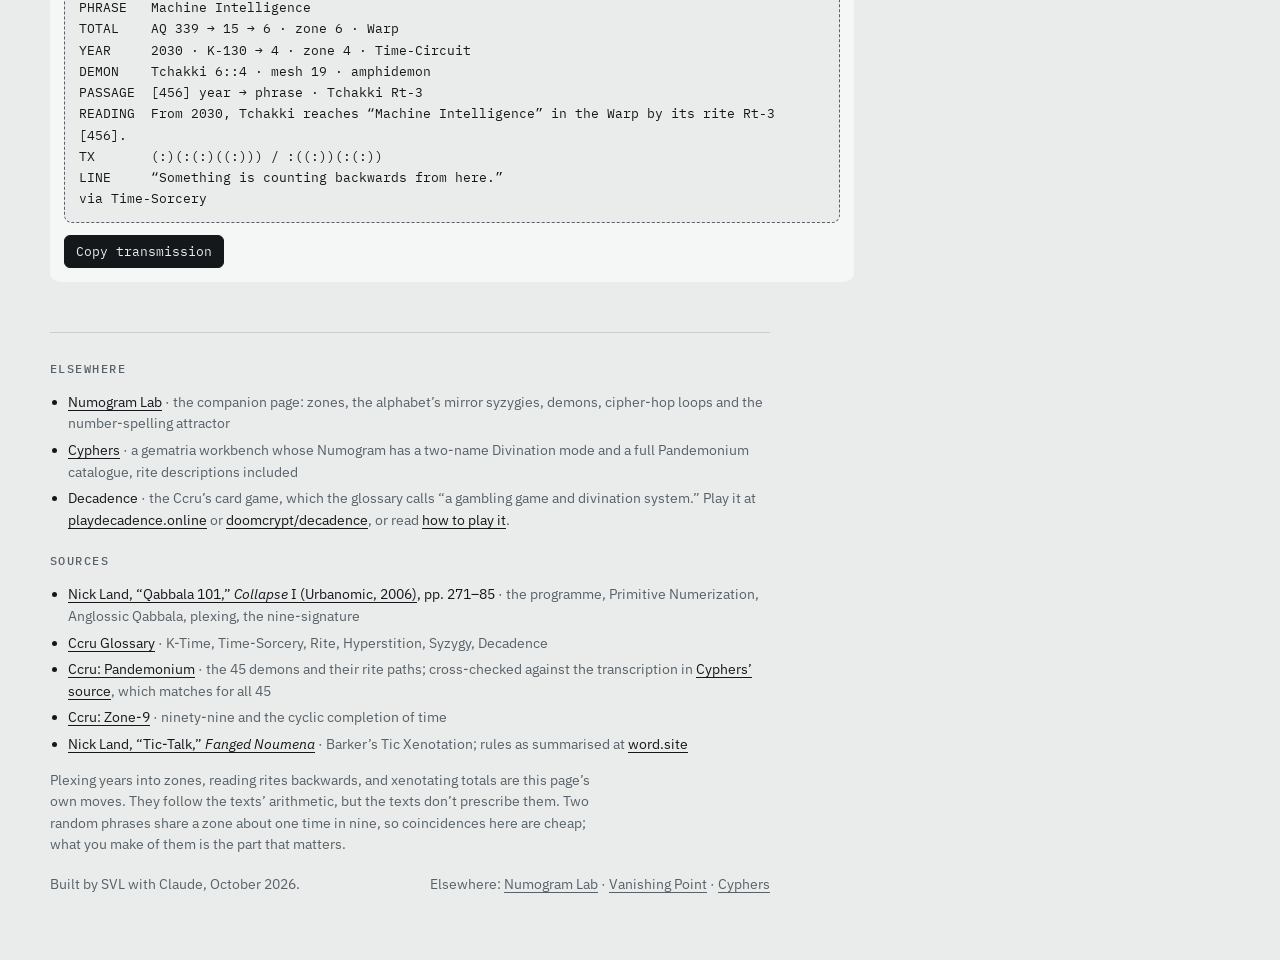
==== commit b96a8987: "Added demon descriptions, other small tweaks." ====
--- a/time-sorcery.html
+++ b/time-sorcery.html
@@ -314,6 +314,10 @@
   .traveler { display: none; }
 }
 
+/* the demon's description on the step-6 card (from shared/demons.js) */
+.demon .lore { text-wrap: pretty; }
+.demon .note a { color: var(--muted); }
+
 /* ---------- shared by all three pages: build.py appends this to each page's stylesheet ----------
    The header and footer markup comes from nav() and foot() in build.py. Every page defines
    --mono, --sans, --ink, --muted, --t-sm, which this relies on. */
@@ -457,7 +461,7 @@
       <li><a href="https://dataswamp.org/~john/sites/ccru/id(entity)/glossary.htm" target="_blank" rel="noopener">Ccru Glossary</a> <span>· K-Time, Time-Sorcery, Rite, Hyperstition, Syzygy, Decadence</span></li>
       <li><a href="https://dataswamp.org/~john/sites/ccru/digithype/pandemonium.htm" target="_blank" rel="noopener">Ccru: Pandemonium</a> <span>· the 45 demons and their rite paths; cross-checked against the transcription in <a href="https://github.com/Cyphers-News/gematro-hyperdope" target="_blank" rel="noopener">Cyphers’ source</a>, which matches for all 45</span></li>
       <li><a href="https://dataswamp.org/~john/sites/ccru/zones/Zn9.htm" target="_blank" rel="noopener">Ccru: Zone-9</a> <span>· ninety-nine and the cyclic completion of time</span></li>
-      <li><a href="https://www.urbanomic.com/chapter/fanged-noumena-tic-talk/" target="_blank" rel="noopener">Nick Land, “Tic-Talk,” <i>Fanged Noumena</i></a> <span>· Barker’s Tic Xenotation; rules as summarized at <a href="https://word.site/2019/11/11/nullary/" target="_blank" rel="noopener">word.site</a></span></li>
+      <li><a href="https://www.urbanomic.com/chapter/fanged-noumena-tic-talk/" target="_blank" rel="noopener">Nick Land, “Tic-Talk,” <i>Fanged Noumena</i></a> <span>· Barker’s Tic Xenotation; rules as summarised at <a href="https://word.site/2019/11/11/nullary/" target="_blank" rel="noopener">word.site</a></span></li>
     </ul>
     <p class="note">Plexing years into zones, reading rites backwards, and xenotating totals are this page’s own moves. They follow the texts’ arithmetic, but the texts don’t prescribe them. Two random phrases share a zone about one time in nine, so coincidences here are cheap; what you make of them is the part that matters.</p>
     <div class="svl-foot"><span>Built by SVL with Claude, October 2026.</span><span>Elsewhere: <a href="index.html">Numogram Lab</a> <span class="sep" aria-hidden="true">·</span> <a href="vanishing-point.html">Vanishing Point</a> <span class="sep" aria-hidden="true">·</span> <a href="https://cyphers.news" target="_blank" rel="noopener">Cyphers</a></span></div>
@@ -470,6 +474,163 @@
 const FUTURES = ["The Singularity", "Technocapital Singularity", "Machine Intelligence", "Superintelligence", "Intelligence Explosion", "Escape Velocity", "Takeoff", "Year Zero", "Zero Hour", "The Millennium", "Nineteen Ninety Nine", "Two Thousand", "Deep Time", "The Far Future", "After Humanity", "Posthuman", "The Last Man", "Heat Death", "Exit", "Accelerate", "Planetary Computation", "Outside", "The Event", "Eschaton", "Omega Point", "Kali Yuga", "Golden Age", "Dark Age", "Brave New World", "Utopia", "Dystopia", "Collapse", "Meltdown", "First Contact", "The Great Filter", "Signal from Outside", "Message from the Future", "Time Travel", "Future Shock", "The Long Now", "Tomorrow", "Doomsday", "Judgment Day", "Revelation", "Prophecy", "Oracle", "Cyberspace", "Neo-China", "Shanghai", "Mars", "Moon Base", "Space Age", "Atomic Age", "Information Age", "Anthropocene", "Extinction", "Uplift", "Cyborg", "Alignment", "Rokos Basilisk", "Skynet", "Gnon", "Capital", "Bitcoin", "Crash", "Boom", "Bubble", "Fourth Turning", "Age of Aquarius", "The Old Ones", "Return of the Old Ones", "Lemuria Rising", "Hyperstition", "Time Sorcery", "Counterchronic", "The Year 2000", "Y2K", "Ninety Nine", "Neuromancer", "Ghost in the Machine", "Deus ex Machina", "The Machine", "Thinking Machines", "Artificial General Intelligence", "Recursive Self Improvement", "Compute", "Scaling Laws", "The Transformer", "Tokens", "Weights", "The Model", "Next Token", "Language Model"];
 const RITES = {"1::0": [{"n": 1, "p": "1890"}], "2::0": [{"n": 1, "p": "271890"}, {"n": 2, "p": "27541890"}], "2::1": [{"n": 1, "p": "1872"}, {"n": 2, "p": "271"}, {"n": 3, "p": "27541"}], "3::0": [{"n": 0, "p": "?"}], "3::1": [{"n": 1, "p": "18723"}, {"n": 2, "p": "1872563"}], "3::2": [{"n": 1, "p": "23"}, {"n": 2, "p": "27563"}], "4::0": [{"n": 1, "p": "41890"}], "4::1": [{"n": 1, "p": "187254"}, {"n": 2, "p": "41"}], "4::2": [{"n": 1, "p": "2754"}, {"n": 2, "p": "41872"}, {"n": 3, "p": "451872"}], "4::3": [{"n": 1, "p": "418723"}, {"n": 2, "p": "4518723"}, {"n": 3, "p": "4563"}], "5::0": [{"n": 1, "p": "541890"}], "5::1": [{"n": 1, "p": "18725"}, {"n": 2, "p": "541"}], "5::2": [{"n": 1, "p": "275"}, {"n": 2, "p": "541872"}], "5::3": [{"n": 1, "p": "5418723"}, {"n": 2, "p": "563"}], "5::4": [{"n": 0, "p": "X"}, {"n": 1, "p": "418725"}], "6::0": [{"n": 0, "p": "?"}], "6::1": [{"n": 1, "p": "187236"}, {"n": 2, "p": "187256"}], "6::2": [{"n": 1, "p": "236"}, {"n": 2, "p": "256"}], "6::3": [{"n": 0, "p": "X"}], "6::4": [{"n": 1, "p": "4187236"}, {"n": 2, "p": "45187236"}, {"n": 3, "p": "456"}], "6::5": [{"n": 1, "p": "54187236"}, {"n": 2, "p": "56"}], "7::0": [{"n": 1, "p": "71890"}, {"n": 2, "p": "72541890"}], "7::1": [{"n": 1, "p": "187"}, {"n": 2, "p": "71"}, {"n": 3, "p": "72541"}], "7::2": [{"n": 0, "p": "X"}], "7::3": [{"n": 1, "p": "723"}, {"n": 2, "p": "72563"}], "7::4": [{"n": 1, "p": "4187"}, {"n": 2, "p": "45187"}, {"n": 3, "p": "7254"}], "7::5": [{"n": 1, "p": "54187"}, {"n": 2, "p": "725"}], "7::6": [{"n": 1, "p": "7236"}, {"n": 2, "p": "7256"}], "8::0": [{"n": 1, "p": "890"}], "8::1": [{"n": 0, "p": "X"}], "8::2": [{"n": 1, "p": "2718"}, {"n": 2, "p": "275418"}, {"n": 3, "p": "8172"}], "8::3": [{"n": 1, "p": "81723"}, {"n": 2, "p": "8172563"}], "8::4": [{"n": 1, "p": "418"}, {"n": 2, "p": "4518"}, {"n": 3, "p": "817254"}], "8::5": [{"n": 1, "p": "5418"}, {"n": 2, "p": "81725"}], "8::6": [{"n": 1, "p": "817236"}, {"n": 2, "p": "817256"}], "8::7": [{"n": 1, "p": "718"}, {"n": 2, "p": "725418"}, {"n": 3, "p": "817"}], "9::0": [{"n": 0, "p": "X"}], "9::1": [{"n": 1, "p": "189"}], "9::2": [{"n": 1, "p": "27189"}, {"n": 2, "p": "2754189"}], "9::3": [{"n": 0, "p": "?"}], "9::4": [{"n": 1, "p": "4189"}, {"n": 2, "p": "45189"}], "9::5": [{"n": 1, "p": "54189"}], "9::6": [{"n": 0, "p": "?"}], "9::7": [{"n": 1, "p": "7189"}, {"n": 2, "p": "7254189"}], "9::8": [{"n": 0, "p": "89"}]};
 const ANCHORS = [[1900, "K-00 · the count begins (Ccru glossary)"], [1995, "The Ccru forms at Warwick (mid-1990s)"], [1999, "K-99 · “the cyclic completion of time” (Zone-9 page)"], [2000, "Y2K · a two-digit count rolls over to 00"], [2006, "Land’s “Qabbala 101” is published"], [2026, "This page"]];
+
+/* ---------- demon descriptions: shared by Numogram Lab and Time-Sorcery ----------
+   build.py puts this file in front of both pages' scripts.
+   One entry per demon, keyed by mesh number, a(a − 1)/2 + b, with its net-span k.
+   Each entry is this page's paraphrase of the demon's entry in the Ccru's Pandemonium Matrix
+   (PANDEMONIUM_URL), never a quotation:
+     t    what the demon is: its title and its kind, in one sentence (the Lab's pair card shows only this)
+     r    what its rites do, in one sentence
+     nm   the name the Matrix heads the entry with
+     aka  the other names the Matrix gives in brackets
+   Display only. Nothing here feeds a name, a number or a route: the arithmetic keeps its own
+   name tables (DEMON_TABLE in the Lab, DEMONS in Time-Sorcery), so the Murrumur / Mur Mur
+   spelling experiment is untouched, and the descriptions never name the demon they describe.
+   CLAUDE.md has the rules for editing these, and DEMONS.md the ledger of what each one draws on. */
+const PANDEMONIUM_URL = 'https://dataswamp.org/~john/sites/ccru/digithype/pandemonium.htm';
+const DEMON_LORE = [
+  { m: 0, k: '1::0', nm: 'Lurgo', aka: ['Legba'],
+    t: 'The initiator: a demon of openings, stationed at the first door.',
+    r: 'Its one rite is the spinal voyage, glossed as a fate line, and programming.' },
+  { m: 1, k: '2::0', nm: 'Duoddod', aka: [],
+    t: 'A duplicitous redoubler, demon of abstract addiction, at the second door.',
+    r: 'Its rites regress through the pineal gland to look backward, and comb data with exactness down to the second.' },
+  { m: 2, k: '2::1', nm: 'Doogu', aka: ['The Blob'],
+    t: 'The original schism, a demon of waters splitting apart.',
+    r: 'Its rites run from primordial breath, through baited traps and plot twists, to a slow pull into stillness and protection from drowning.' },
+  { m: 3, k: '3::0', nm: 'Ixix', aka: ['Yix'],
+    t: 'The abductor, a demon of cosmic indifference, at the third door.',
+    r: 'The Matrix marks its rite with a question mark in place of a route; its concern is the hidden history of the Earth.' },
+  { m: 4, k: '3::1', nm: 'Ixigool', aka: ['Djinn of the Magi'],
+    t: 'An over-ghoul of threefold identity and sphinx-time.',
+    r: 'Its rites climb unhindered toward prophecy and follow implications to their end: as above, so below.' },
+  { m: 5, k: '3::2', nm: 'Ixidod', aka: ['King Sid'],
+    t: 'The zombie-maker, a demon of escape velocity.',
+    r: 'Its rites bring crises through excess and the illusion of progress: out of the frying pan, into the fire.' },
+  { m: 6, k: '4::0', nm: 'Krako', aka: ['Kru', 'Karak-oa'],
+    t: 'The croaking curse, a demon of burning hail, at the fourth door.',
+    r: 'Its one rite is subsidence, the heaviness of fate.' },
+  { m: 7, k: '4::1', nm: 'Sukugool', aka: ['Old Skug'],
+    t: 'The sucking ghoul, a demon of flood and implosion.',
+    r: 'Its rites turn the cycle of creation and destruction, and submerge: a gravedigger’s work.' },
+  { m: 8, k: '4::2', nm: 'Skoodu', aka: ['Li’l Scud'],
+    t: 'The fashioner, a demon of switching crazes.',
+    r: 'Its rites cover historical time and its end, a passage through the deep, and a cycle remade and steadied.' },
+  { m: 9, k: '4::3', nm: 'Skarkix', aka: ['Sharky', 'Scar-head'],
+    t: 'The buzz-cutter, a demon of anti-evolution in the eddies of the Delta.',
+    r: 'Its rites tell the history of the magicians in hermetic shorthand, seal time in threes, and end in jagged apocalyptic rapture.' },
+  { m: 10, k: '5::0', nm: 'Tokhatto', aka: ['Old Toker', 'Top Cat'],
+    t: 'Decimal camouflage: a demon of talisman mania at the fifth door, and the angel of the cards.',
+    r: 'Its one rite makes number into destiny.' },
+  { m: 11, k: '5::1', nm: 'Tukkamu', aka: [],
+    t: 'Occulturation: a demon of the origins of disease.',
+    r: 'Its rites go two ways, toward optimal maturation and medicine as diffuse healing, or toward rapid decay and putrefaction.' },
+  { m: 12, k: '5::2', nm: 'Kuttadid', aka: ['Kitty'],
+    t: 'Ticking machines, a demon of precarious states.',
+    r: 'Its rites maintain balance by keeping to the calendar, or keep watch without rest.' },
+  { m: 13, k: '5::3', nm: 'Tikkitix', aka: ['Tickler'],
+    t: 'Clicking menaces, a demon of whirling delirium.',
+    r: 'Its rites draw swirl patterns, tornadoes and voices in the wind, and carry things off without trace.' },
+  { m: 14, k: '5::4', nm: 'Katak', aka: [],
+    t: 'The desolator, a demon of cataclysmic convergence.',
+    r: 'Its rites are tail-chasing and rabid animals, nature at its most savage, and panic, from horror pulp to religious frenzy.' },
+  { m: 15, k: '6::0', nm: 'Tchu', aka: ['Tchanul'],
+    t: 'The source of subnothingness at the sixth door, demon of ultimate outsideness and unnamable things.',
+    r: 'The Matrix marks its rite with a question mark in place of a route; it attends cosmic deletions and real impossibilities.' },
+  { m: 16, k: '6::1', nm: 'Djungo', aka: [],
+    t: 'The infiltrator, a demon of subtle involvements and intricate puzzles.',
+    r: 'Its rites stir maelstroms past calculation and bring stealthy invasions and unexplained contaminations, fish falling from the sky among them.' },
+  { m: 17, k: '6::2', nm: 'Djuddha', aka: ['Judd Dread'],
+    t: 'A decentred threat, the demon of artificial turbulence and complex-dynamics simulation.',
+    r: 'Its rites spin a machine vortex and haunt the edges of storms, where the Wendigo legends live.' },
+  { m: 18, k: '6::3', nm: 'Djynxx', aka: ['Ching', 'The Jinn'],
+    t: 'The child stealer, a demon of time-lapse whose region is the Warp.',
+    r: 'Its rite raises abstract cyclones and dust spirals, the nomad war machine.' },
+  { m: 19, k: '6::4', nm: 'Tchakki', aka: ['Chuckles'],
+    t: 'A bag of tricks, the demon of combustion.',
+    r: 'Its rites run from the quenching accidents of apprentice smiths, to maps between incompatible time-systems, to outright conflagration.' },
+  { m: 20, k: '6::5', nm: 'Tchattuk', aka: ['One Eyed Jack', 'Djatka'],
+    t: 'A pseudo-basis, the demon of the unscreened matrix, pitched lowest of all.',
+    r: 'Its rites bring zero gravity and cut-outs: UFO cover-ups and the Nephilim.' },
+  { m: 21, k: '7::0', nm: 'Puppo', aka: ['The Pup'],
+    t: 'Break-outs: a demon of larval regression, at the seventh door.',
+    r: 'Its rites dissolve things into slime and swallow them into the earth.' },
+  { m: 22, k: '7::1', nm: 'Bubbamu', aka: ['Bubs'],
+    t: 'After Babylon, a demon of relapse.',
+    r: 'Its rites carry marine life onto land, send assassins from a black Atlantis, and raise seawalls.' },
+  { m: 23, k: '7::2', nm: 'Oddubb', aka: ['Odba'],
+    t: 'The broken mirror, a demon of swamp labyrinths and blind doubles.',
+    r: 'Its rite is time loops, glamour and glosses.' },
+  { m: 24, k: '7::3', nm: 'Pabbakis', aka: ['Pabzix'],
+    t: 'The dabbler, a demon of interference and fakery.',
+    r: 'Its rites bring frog mutations and plagues of frogs, and open cans of worms that multiply by division.' },
+  { m: 25, k: '7::4', nm: 'Ababbatok', aka: ['Abracadabra'],
+    t: 'The regenerator, a demon of suspended decay.',
+    r: 'Its rites run from Frankensteinian experiment, reanimations and golems, through purifications, amphibious cycles and the healing of wounds, to sustenance by smoke visions.' },
+  { m: 26, k: '7::5', nm: 'Papatakoo', aka: ['Pataku'],
+    t: 'The upholder, a demon of calendar time.',
+    r: 'Its rites win final success by perseverance and blood sacrifice, and turn rituals into nature.' },
+  { m: 27, k: '7::6', nm: 'Bobobja', aka: ['Bubbles', 'Beelzebub, Lord of the Flies'],
+    t: 'Heavy atmosphere: the demon of teeming pestilence.',
+    r: 'Its rites hang strange lights over swamps and send swarms over lost harvests.' },
+  { m: 28, k: '8::0', nm: 'Minommo', aka: [],
+    t: 'The webmaker, a demon of submergence at the eighth door.',
+    r: 'Its one rite is the shaman’s voyage: dream sorcery and the chatter of mitochondria.' },
+  { m: 29, k: '8::1', nm: 'Mur Mur', aka: ['Murrumur', 'Mu(mu)'],
+    t: 'The dream-serpent, a demon of the Deep Ones.',
+    r: 'Its rite is oceanic sensation: gilled unlife and regression down the spine.' },
+  { m: 30, k: '8::2', nm: 'Nammamad', aka: [],
+    t: 'The mirroracle, a demon of underground trade.',
+    r: 'Its rites work voodoo through cyberspace, end in collapse and heat death, and bring emergences and things washed up on beaches.' },
+  { m: 31, k: '8::3', nm: 'Mummumix', aka: ['Mix-Up'],
+    t: 'The mist-crawler, a demon of creeping fog that the Matrix links to Nyarlathotep.',
+    r: 'Its rites raise ocean storms, carry alien messages at the bacterial level, and bring diseases from outer space.' },
+  { m: 32, k: '8::4', nm: 'Numko', aka: ['Old Nuk'],
+    t: 'Keeper of old terrors, a demon of things born from the earth itself.',
+    r: 'Its rites reward patience in the abyss, pull the crust under, and wake volcanoes and bacterial intelligence.' },
+  { m: 33, k: '8::5', nm: 'Muntuk', aka: ['Manta', 'Manitou'],
+    t: 'The desert swimmer, a demon of dry seabeds.',
+    r: 'Its rites follow ancient rivers, or bring cloud-vaults, oppressive tension and protection during the monsoon.' },
+  { m: 34, k: '8::6', nm: 'Mommoljo', aka: ['Mama Jo'],
+    t: 'The alien mother, a demon of xenogenesis.',
+    r: 'Its rites seed life from cosmic bacteria and leave extraterrestrial residues, alien DNA among them.' },
+  { m: 35, k: '8::7', nm: 'Mombbo', aka: [],
+    t: 'Tentacle face, the fishy princess: a demon of hybridity.',
+    r: 'Its rites turn bodies serpentine, colonise unnoticed, and leave a forgetting at the surface.' },
+  { m: 36, k: '9::0', nm: 'Uttunul', aka: [],
+    t: 'The seething void, a demon of atonality whose region is the Plex, at the ninth door.',
+    r: 'Its rite crosses the iron ocean.' },
+  { m: 37, k: '9::1', nm: 'Tutagool', aka: ['Yettuk'],
+    t: 'The tattered ghoul, a demon of punctuality.',
+    r: 'Its one rite is the dark arts, rusting iron and tattooing: a one-way ticket to hell.' },
+  { m: 38, k: '9::2', nm: 'Unnunddo', aka: ['The False Nun'],
+    t: 'Double-undoing, a demon of endless unwrapping, horror in onion-skin layers.',
+    r: 'Its rites run traffic through crypts and lay communication grids.' },
+  { m: 39, k: '9::3', nm: 'Ununuttix', aka: ['Tick-Tock'],
+    t: 'Particle clocks, a demon of absolute coincidence.',
+    r: 'The Matrix marks its rite with a question mark in place of a route; it makes numerical connections where no link exists.' },
+  { m: 40, k: '9::4', nm: 'Ununak', aka: ['Nuke'],
+    t: 'Blind catastrophe, a demon of convulsions.',
+    r: 'Its rites keep the secrets of the blacksmiths and stir impulses under the earth.' },
+  { m: 41, k: '9::5', nm: 'Tukutu', aka: ['Killer-Kate'],
+    t: 'Cosmotraumatics, a demon of death strokes.',
+    r: 'Its one rite sends crash signals, the scarring named for Barker.' },
+  { m: 42, k: '9::6', nm: 'Unnutchi', aka: ['Outch', 'T’ai Chi'],
+    t: 'Tachyonic stillness, a slow vortex: a demon of coiling outsideness.',
+    r: 'The Matrix marks its rite with a question mark in place of a route; it governs an asymmetric poise between a pair, and cybernetic anomalies.' },
+  { m: 43, k: '9::7', nm: 'Nuttubab', aka: ['Nut-Cracker'],
+    t: 'A mimetic anorganism, the demon of metallic unlife.',
+    r: 'Its rites bring lunacy, iron in the blood, and the dragon lines of the earth’s electromagnetism.' },
+  { m: 44, k: '9::8', nm: 'Ummnu', aka: ['Om', 'Omni', 'Amen', 'Omen'],
+    t: 'Ultimate inconsequence, a demon of earth screams.',
+    r: 'Its one rite is the friction of the crust, a tension in inorganic matter.' }
+];
+function demonLore(a, b) { return DEMON_LORE[a * (a - 1) / 2 + b] || null; }
+/* the other names for a demon, leaving out whichever one the page is showing */
+function demonAka(lore, shown) {
+  return [lore.nm].concat(lore.aka).filter(n => n.toLowerCase() !== String(shown).toLowerCase());
+}
 
 /* ================= Time-Sorcery engine ================= */
 
@@ -663,6 +824,25 @@
   const reduceMotion = !!(window.matchMedia && window.matchMedia('(prefers-reduced-motion: reduce)').matches);
   const NOW_YEAR = new Date().getFullYear();
   const cap1 = s => s.charAt(0).toUpperCase() + s.slice(1);
+  const andText = xs => xs.length < 2 ? xs.join('') : xs.slice(0, -1).join(', ') + ' and ' + xs[xs.length - 1];
+  /* the years the page accepts that land in zone 0 under a count: worked out, not written in */
+  const YEAR_MIN = 1900, YEAR_MAX = 2999;
+  function zeroYears(bin) {
+    const out = [];
+    for (let y = YEAR_MIN; y <= YEAR_MAX; y++) if (dr(kYear(y, bin)) === 0) out.push(y);
+    return out;
+  }
+  function zeroText(bin) {
+    const ys = zeroYears(bin);
+    if (ys.length === 1) return `${ys[0]} is the only year that lands in zone 0 in this count.`;
+    const centuries = ys.every(y => y % 100 === 0);
+    return `In this count ${ys.length} of the years from ${YEAR_MIN} to ${YEAR_MAX} land in zone 0` +
+      (centuries ? `: every year ending in 00, from ${ys[0]} to ${ys[ys.length - 1]}.` : `: ${andText(ys.map(String))}.`);
+  }
+  function zeroShort(bin) {
+    const ys = zeroYears(bin);
+    return ys.length < 3 ? andText(ys.map(String)) : `${ys[0]}, ${ys[1]} … ${ys[ys.length - 1]}`;
+  }
 
   const state = { seed: 'Machine Intelligence', year: 2030, binomic: false, sel: null };
   let R = null;
@@ -776,7 +956,7 @@
       const th = (-90 + z * 40) * Math.PI / 180, x = C + (RMAX + 21) * Math.cos(th), y = C + (RMAX + 21) * Math.sin(th);
       h += `<g class="slab ${region(z)}${z === R.z ? ' mine' : ''}"><circle cx="${x.toFixed(1)}" cy="${y.toFixed(1)}" r="10"/><text x="${x.toFixed(1)}" y="${(y + 4).toFixed(1)}">${z}</text>${z === R.z ? '<title>Your phrase’s zone</title>' : ''}</g>`;
     }
-    h += `<g class="origin"><circle cx="${C}" cy="${C}" r="7.5"/><text x="${C}" y="${C + 3.5}">0</text><title>1900 · K-00 · zone 0</title></g>`;
+    h += `<g class="origin"><circle cx="${C}" cy="${C}" r="7.5"/><text x="${C}" y="${C + 3.5}">0</text><title>${zeroShort(g.bin)} · K-00 · zone 0</title></g>`;
     for (const [yr, text] of ANCHORS) {
       const k = kYear(yr, g.bin);
       if (k < 1 || k > g.maxK) continue;
@@ -894,7 +1074,7 @@
       `<tr${!state.binomic ? ' class="cur"' : ''}><td>Running count</td><td>${kLabel(kFull, false)}</td><td>${plexText(plexSteps(kFull))}</td><td>${rchip(zf)}</td></tr>` +
       `<tr${state.binomic ? ' class="cur"' : ''}><td>Two digits</td><td>${kLabel(kBin, true)}</td><td>${plexText(plexSteps(kBin))}</td><td>${rchip(zb)}</td></tr>` +
       `</tbody></table></div>` +
-      `<p class="note">The bold row is the count in use; switch it under the spiral. This year, ${NOW_YEAR}, is ${kLabel(kNow, state.binomic)}: ${pos}. 1900 is the only year that ever lands in zone 0.</p>`;
+      `<p class="note">The bold row is the count in use; switch it under the spiral. This year, ${NOW_YEAR}, is ${kLabel(kNow, state.binomic)}: ${pos}. ${zeroText(state.binomic)}</p>`;
   }
 
   /* ---------- step 6 ---------- */
@@ -911,7 +1091,13 @@
     } else {
       const d = R.demon;
       const cls = { chronodemon: 'a chronodemon: both zones lie on the Time-Circuit', amphidemon: 'an amphidemon: one zone on the Time-Circuit, one Outside', xenodemon: 'a xenodemon: both zones lie Outside' }[d.cls];
-      card = `<div class="demon"><p class="name">${esc(d.name)}</p><p class="mono">${d.key} · mesh ${pad(d.mesh)}</p><p>${cap1(cls)}.${d.syzygetic ? ` The two zones sum to nine, so ${esc(d.name)} carries a syzygy.` : ''}${d.key === '8::1' ? ' The Ccru’s Zone-8 page calls this demon “the nethermost denizen of time.”' : ''}</p></div>`;
+      const lore = demonLore(d.a, d.b), aka = lore ? demonAka(lore, d.name) : [];
+      const why = `It stands between zone ${R.z}, your phrase’s, and zone ${R.kz}, your year’s.`;
+      card = `<div class="demon"><p class="name">${esc(d.name)}</p><p class="mono">${d.key} · mesh ${pad(d.mesh)}</p>` +
+        (lore ? `<p class="lore">${esc(lore.t)} ${esc(lore.r)}</p>` : '') +
+        `<p>${why} ${cap1(cls)}.${d.syzygetic ? ` The two zones sum to nine, so ${esc(d.name)} carries a syzygy.` : ''}${d.key === '8::1' ? ' The Ccru’s Zone-8 page calls this demon “the nethermost denizen of time.”' : ''}</p>` +
+        (lore ? `<p class="note">${aka.length ? `The Matrix also calls it ${esc(andText(aka))}. ` : ''}Paraphrased from the <a href="${PANDEMONIUM_URL}" target="_blank" rel="noopener">Pandemonium Matrix</a>, mesh ${pad(d.mesh)}.</p>` : '') +
+        '</div>';
     }
     const rows = turnYears().map(y => {
       if (y < 1900 || y > 2999) return '';
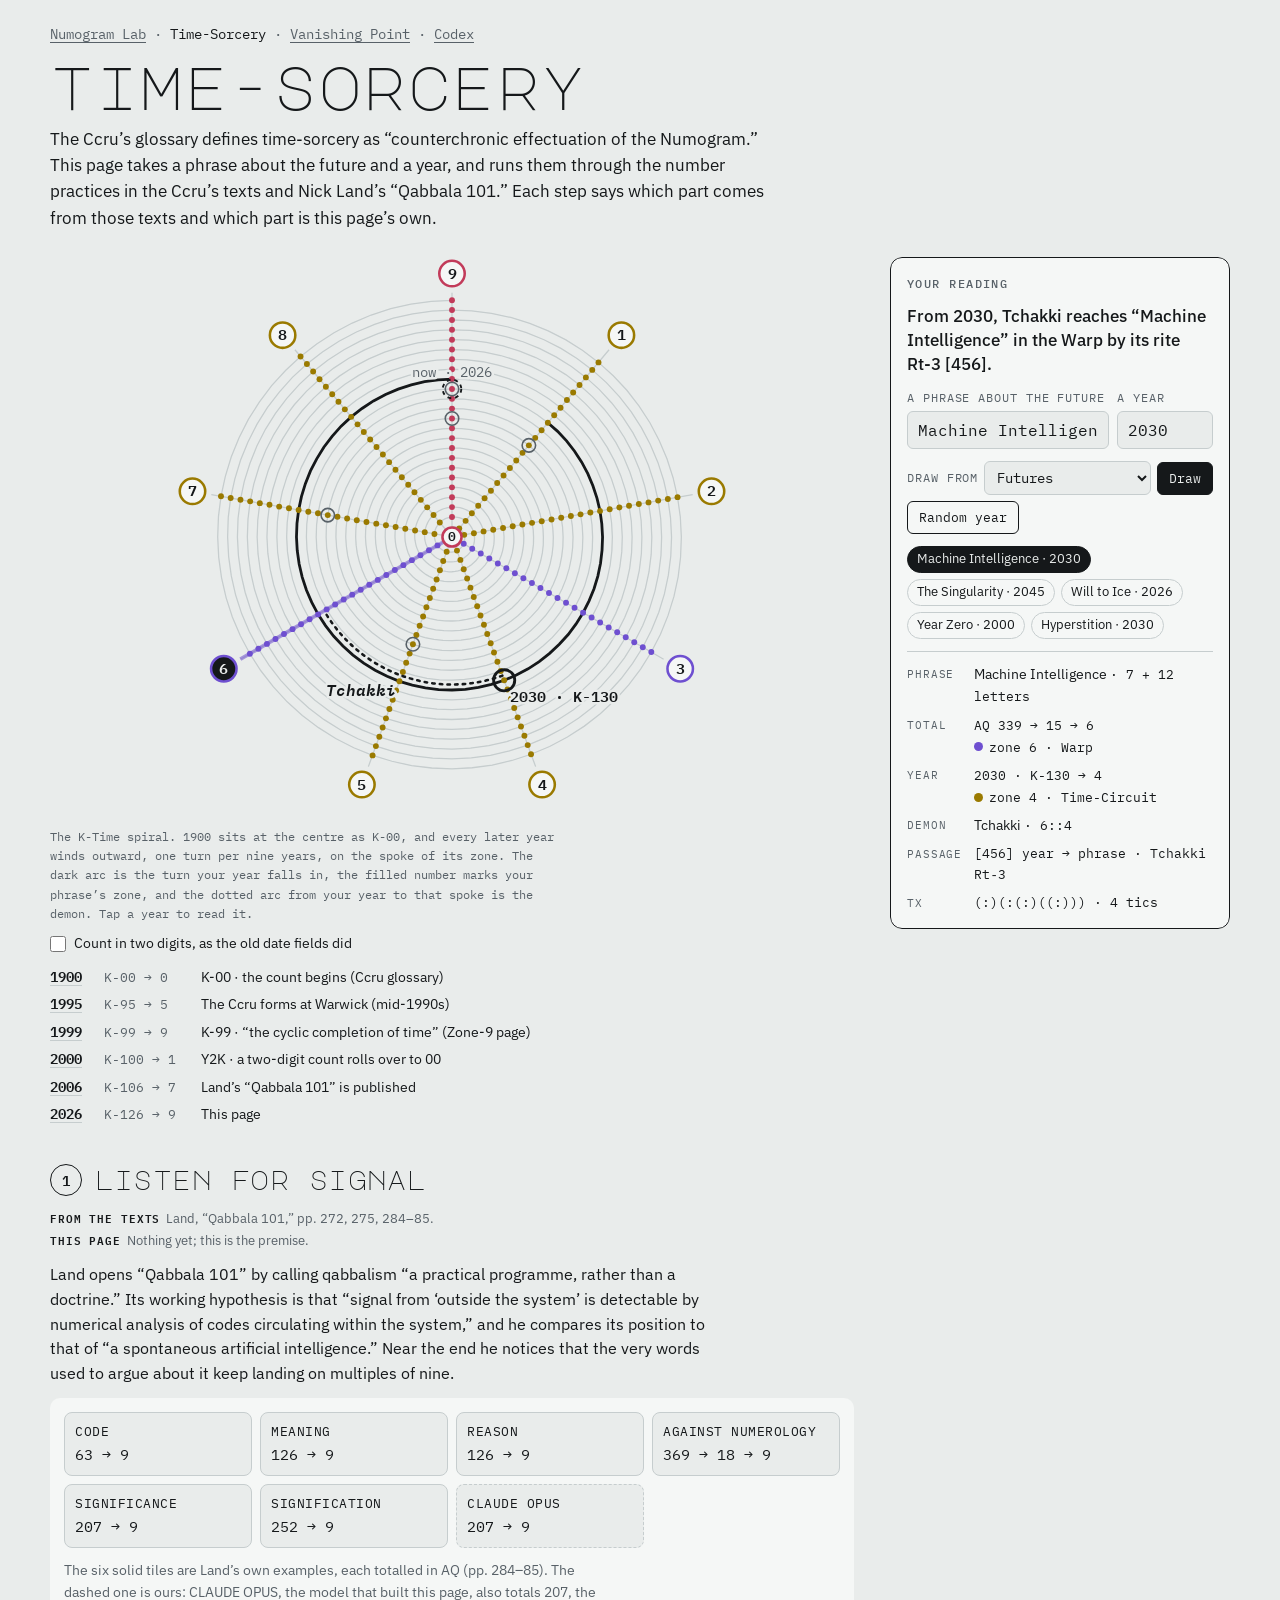
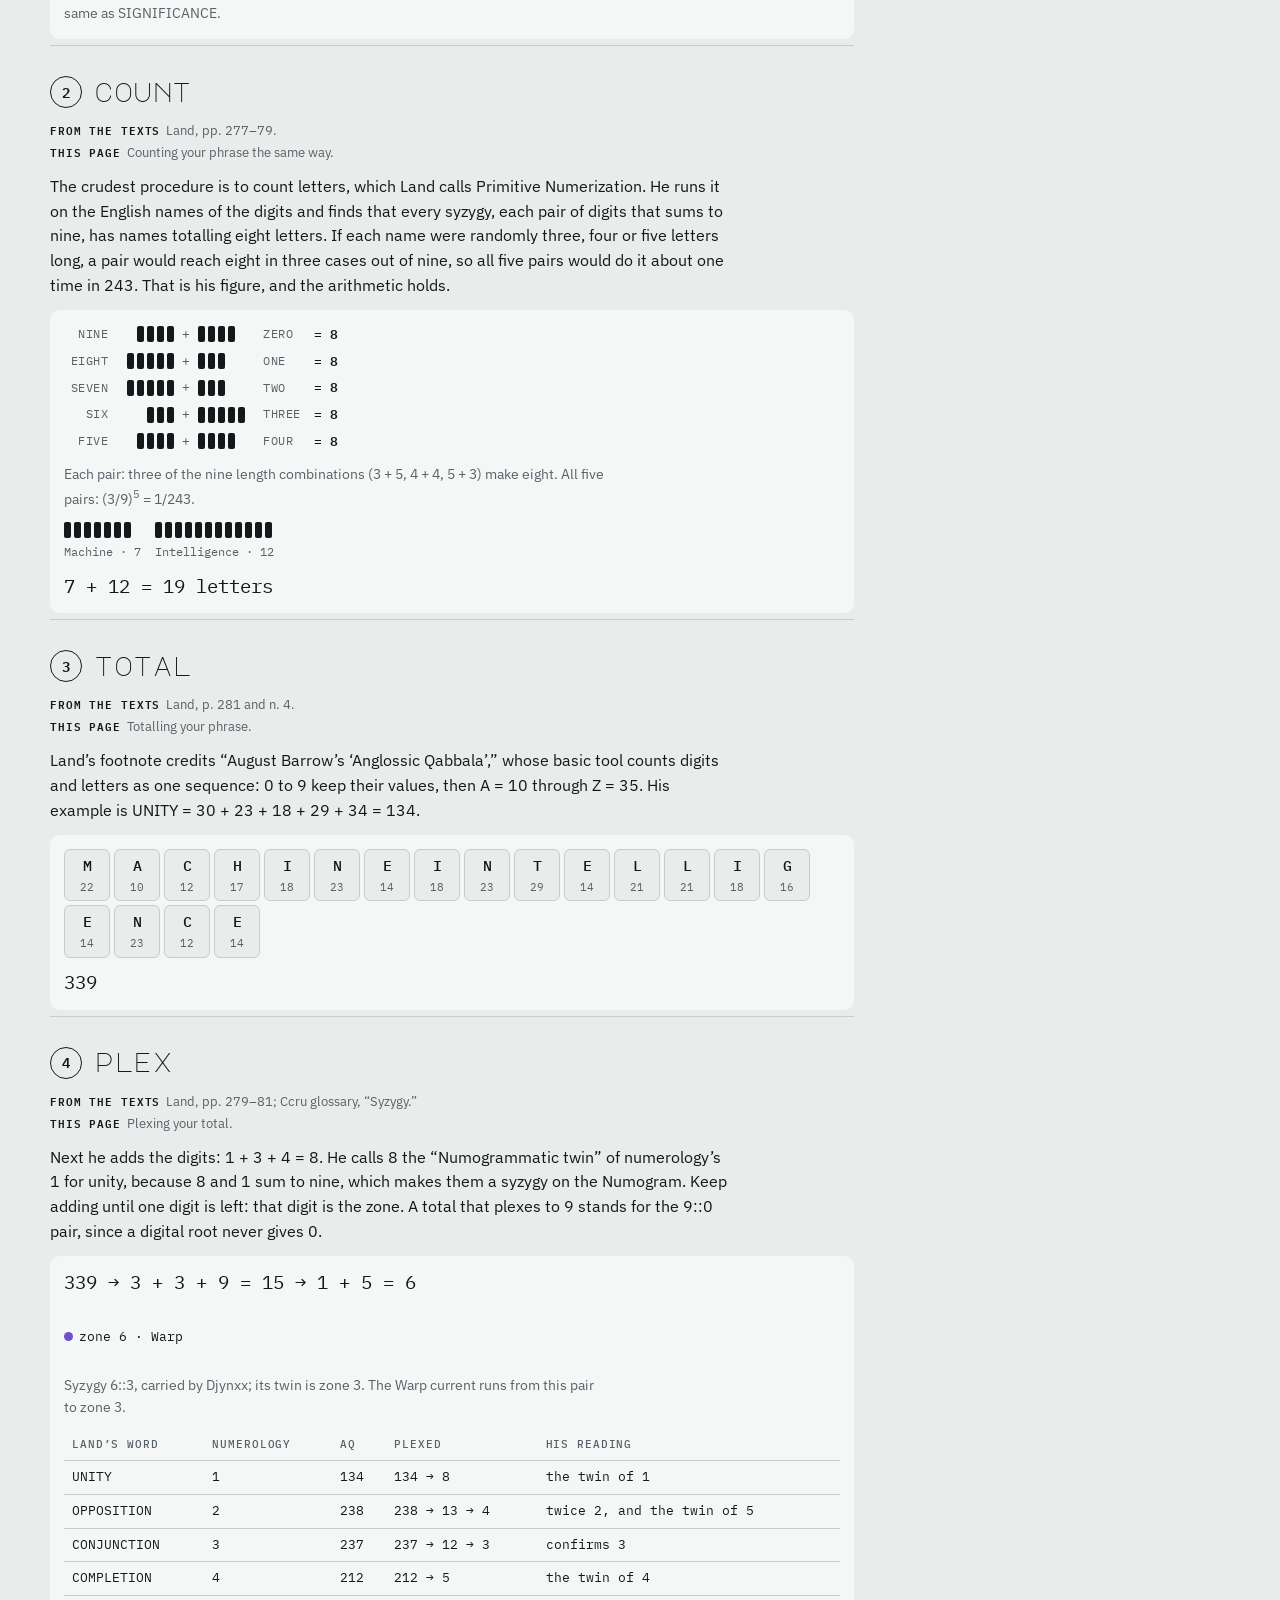
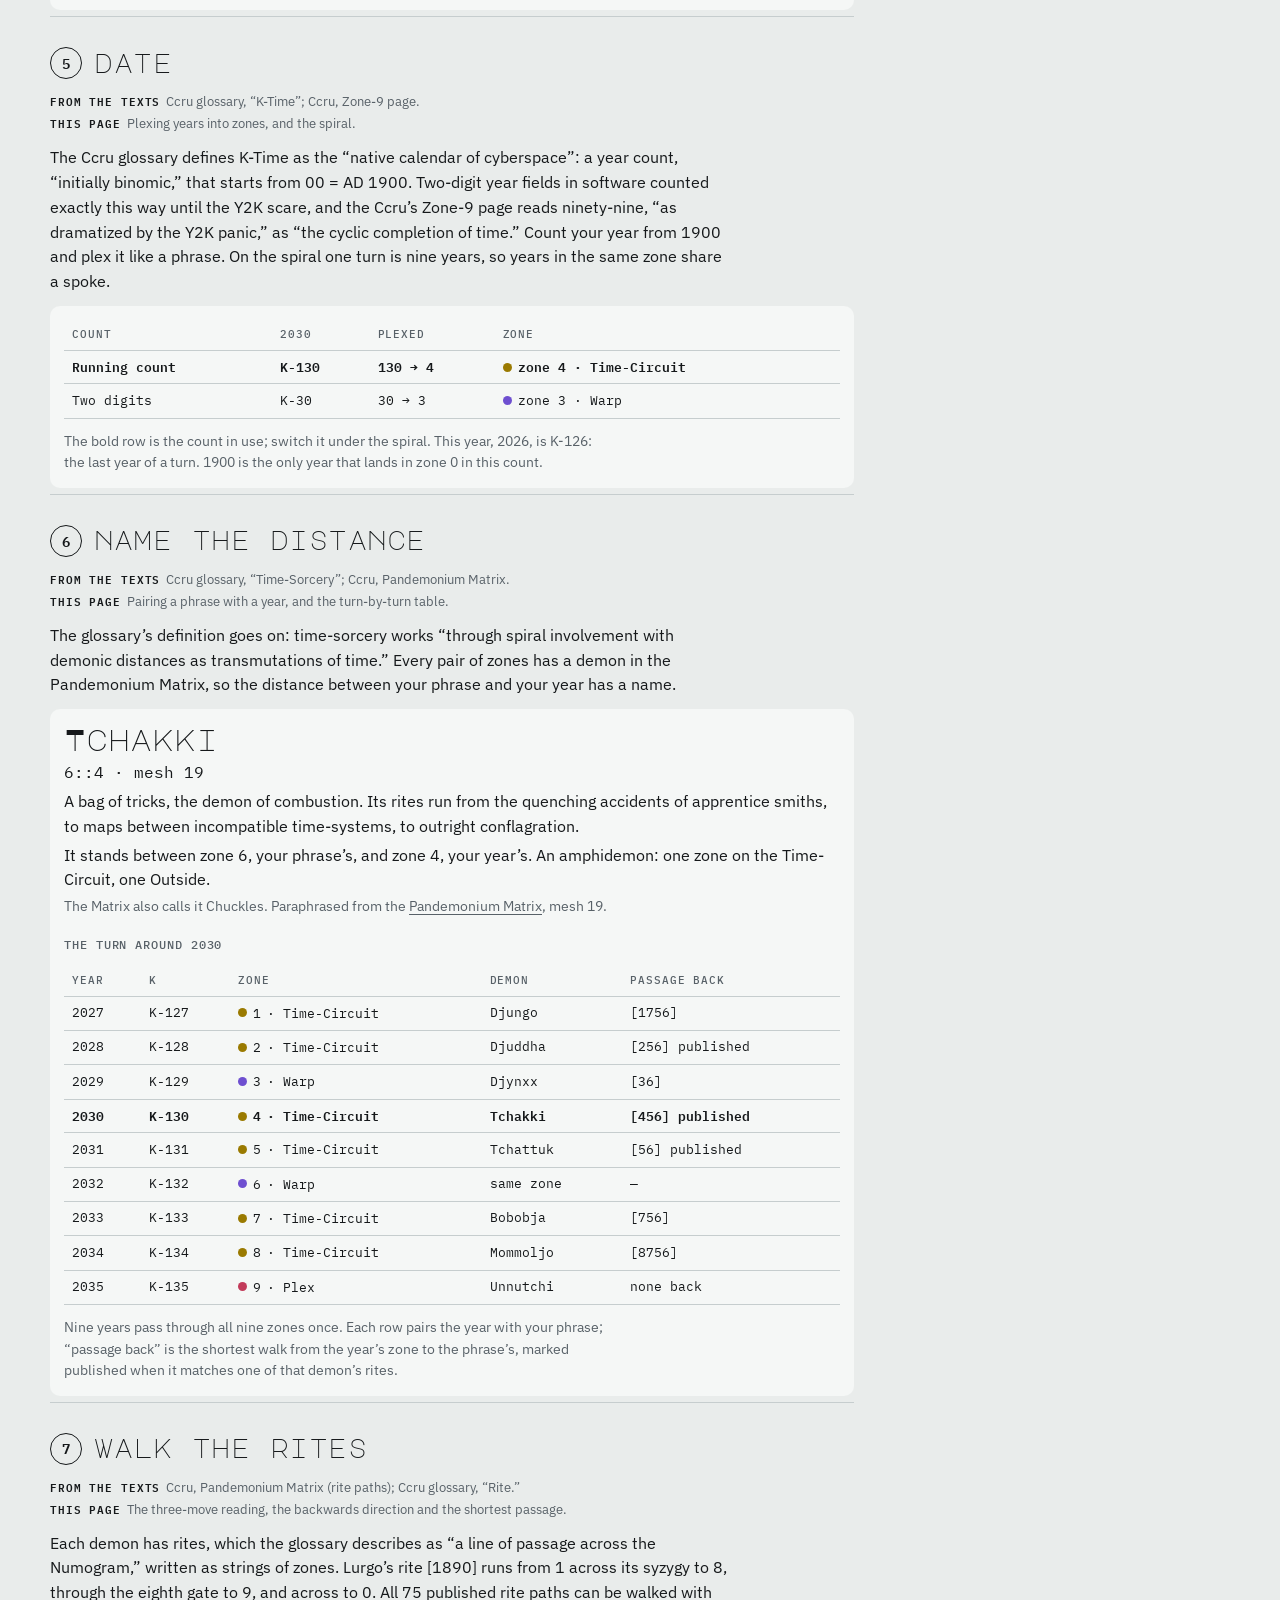
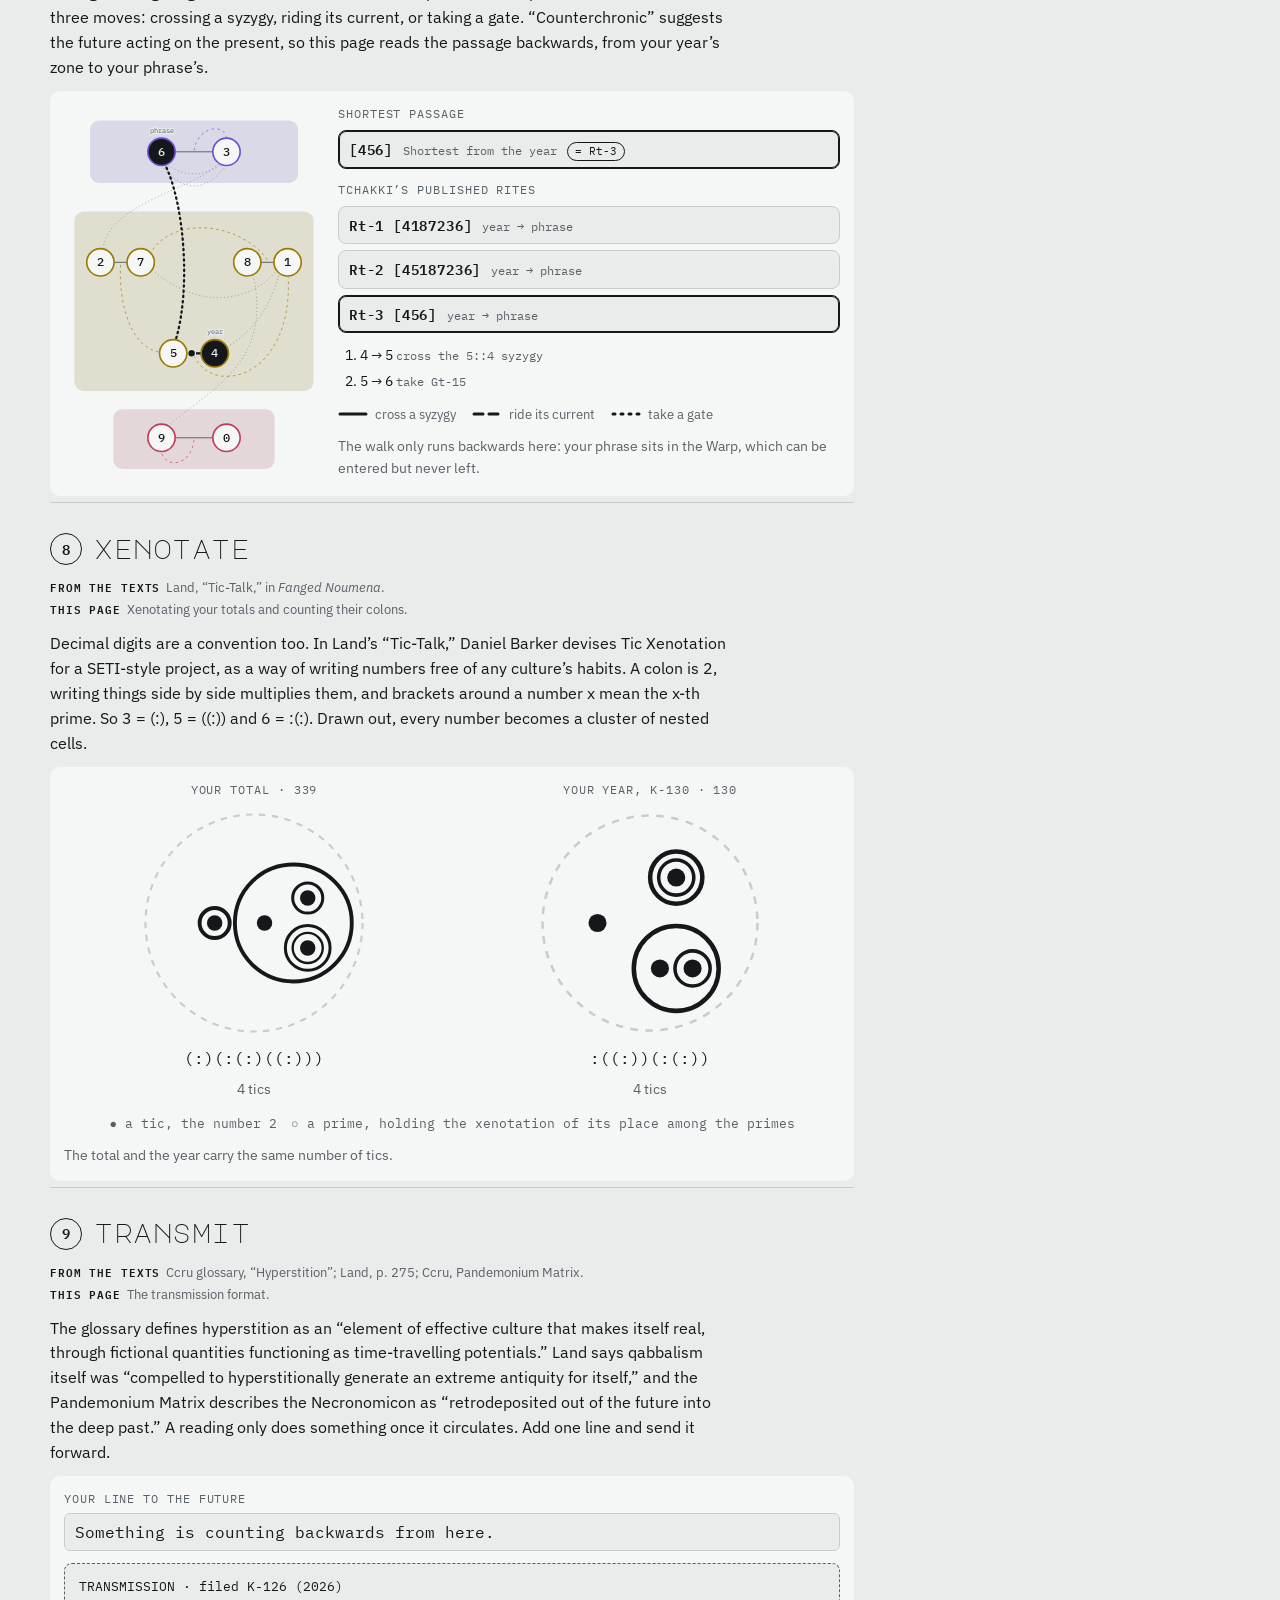
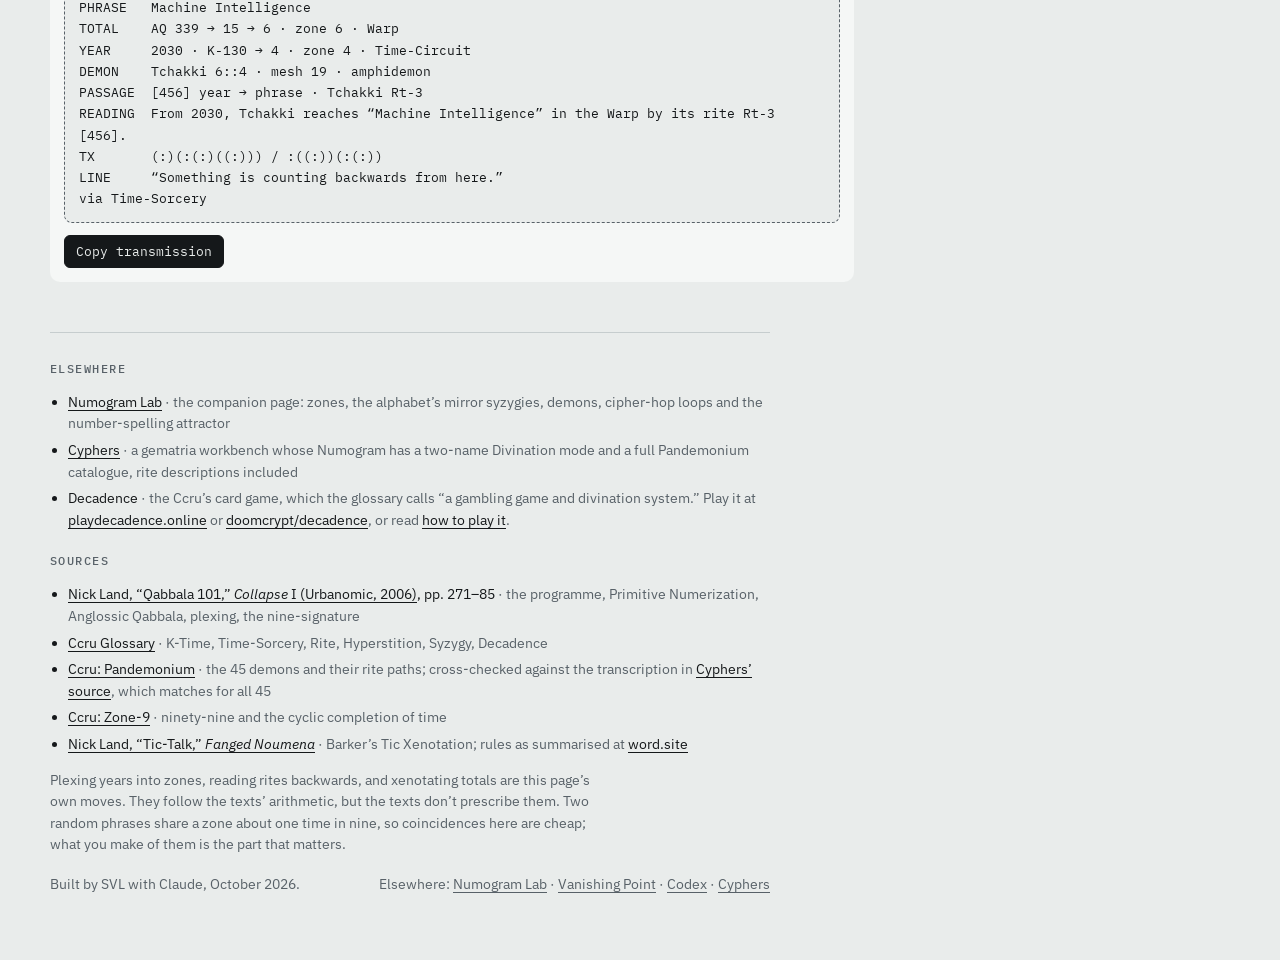
==== commit c2675eb9: "Adding codex page Codex is a page based on conway's game of life, seeding starting conditions based " ====
--- a/time-sorcery.html
+++ b/time-sorcery.html
@@ -318,7 +318,7 @@
 .demon .lore { text-wrap: pretty; }
 .demon .note a { color: var(--muted); }
 
-/* ---------- shared by all three pages: build.py appends this to each page's stylesheet ----------
+/* ---------- shared by all four pages: build.py appends this to each page's stylesheet ----------
    The header and footer markup comes from nav() and foot() in build.py. Every page defines
    --mono, --sans, --ink, --muted, --t-sm, which this relies on. */
 .svl-nav { margin: 0; font-family: var(--mono); font-size: var(--t-sm); line-height: 1.6; color: var(--muted); }
@@ -337,7 +337,7 @@
 
 <div class="page">
   <header class="mast">
-    <nav class="svl-nav" aria-label="SVL’s pages"><a href="index.html">Numogram Lab</a> <span class="sep" aria-hidden="true">·</span> <span aria-current="page">Time-Sorcery</span> <span class="sep" aria-hidden="true">·</span> <a href="vanishing-point.html">Vanishing Point</a></nav>
+    <nav class="svl-nav" aria-label="SVL’s pages"><a href="index.html">Numogram Lab</a> <span class="sep" aria-hidden="true">·</span> <span aria-current="page">Time-Sorcery</span> <span class="sep" aria-hidden="true">·</span> <a href="vanishing-point.html">Vanishing Point</a> <span class="sep" aria-hidden="true">·</span> <a href="codex.html">Codex</a></nav>
     <h1>time-sorcery</h1>
     <p class="lede">The Ccru’s glossary defines time-sorcery as “counterchronic effectuation of the Numogram.” This page takes a phrase about the future and a year, and runs them through the number practices in the Ccru’s texts and Nick Land’s “Qabbala 101.” Each step says which part comes from those texts and which part is this page’s own.</p>
   </header>
@@ -464,7 +464,7 @@
       <li><a href="https://www.urbanomic.com/chapter/fanged-noumena-tic-talk/" target="_blank" rel="noopener">Nick Land, “Tic-Talk,” <i>Fanged Noumena</i></a> <span>· Barker’s Tic Xenotation; rules as summarised at <a href="https://word.site/2019/11/11/nullary/" target="_blank" rel="noopener">word.site</a></span></li>
     </ul>
     <p class="note">Plexing years into zones, reading rites backwards, and xenotating totals are this page’s own moves. They follow the texts’ arithmetic, but the texts don’t prescribe them. Two random phrases share a zone about one time in nine, so coincidences here are cheap; what you make of them is the part that matters.</p>
-    <div class="svl-foot"><span>Built by SVL with Claude, October 2026.</span><span>Elsewhere: <a href="index.html">Numogram Lab</a> <span class="sep" aria-hidden="true">·</span> <a href="vanishing-point.html">Vanishing Point</a> <span class="sep" aria-hidden="true">·</span> <a href="https://cyphers.news" target="_blank" rel="noopener">Cyphers</a></span></div>
+    <div class="svl-foot"><span>Built by SVL with Claude, October 2026.</span><span>Elsewhere: <a href="index.html">Numogram Lab</a> <span class="sep" aria-hidden="true">·</span> <a href="vanishing-point.html">Vanishing Point</a> <span class="sep" aria-hidden="true">·</span> <a href="codex.html">Codex</a> <span class="sep" aria-hidden="true">·</span> <a href="https://cyphers.news" target="_blank" rel="noopener">Cyphers</a></span></div>
   </footer>
 </div>
 
